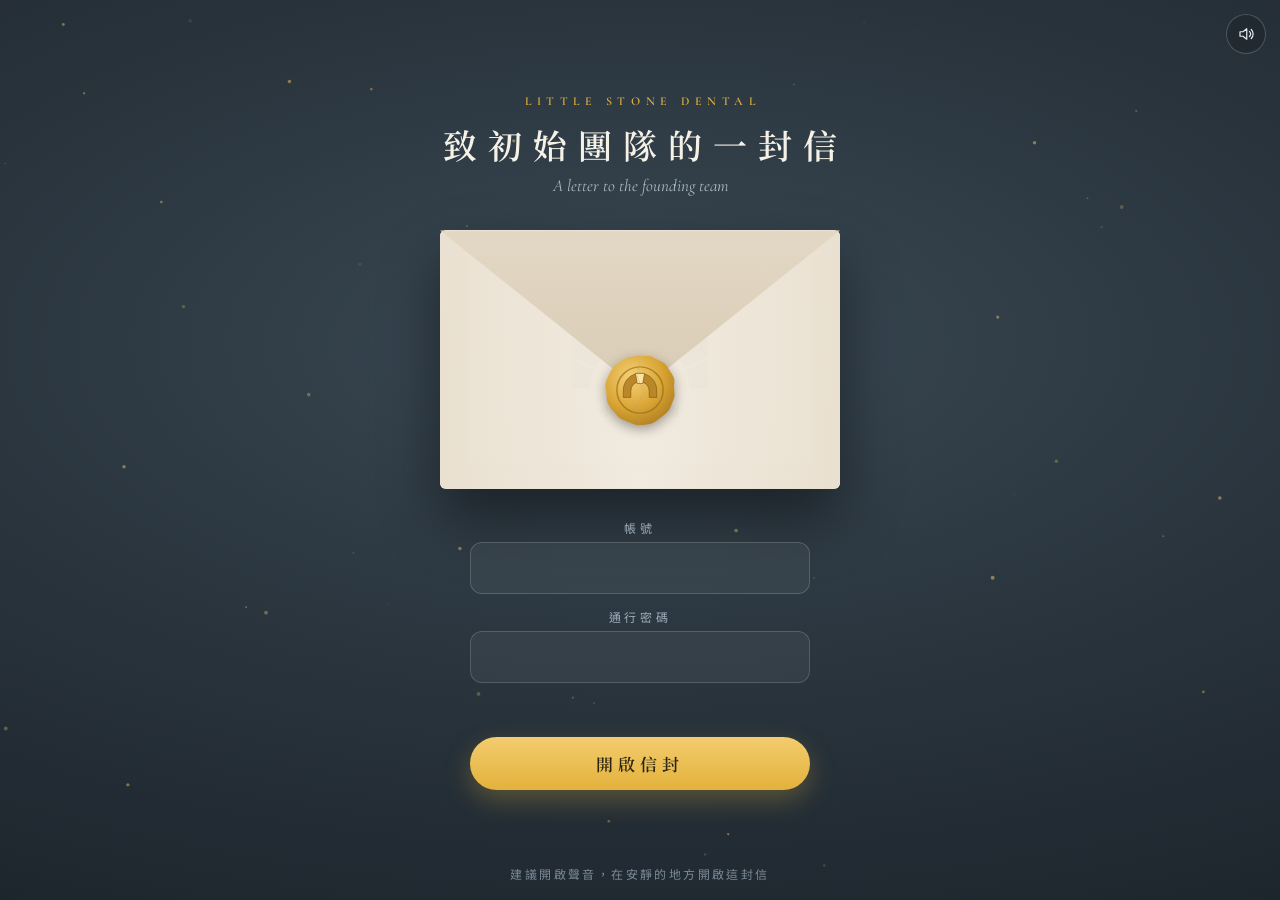
==== index.html @ a763935b "Founding-team letter site Co-Authored-By: Claude Opus 5.5 <noreply@anthropic.com> Claude-Session: ht" ====
<!doctype html>
<html lang="zh-Hant-TW"><head><meta charset="utf-8"><meta name="viewport" content="width=device-width,initial-scale=1,viewport-fit=cover">
<meta name="robots" content="noindex,nofollow"><meta name="theme-color" content="#1E262D">
<title>小石頭牙醫｜致初始團隊的一封信</title>
<link rel="stylesheet" href="assets/style.css"></head>
<body><button class="sound" type="button" aria-label="音效開關"><svg viewBox="0 0 24 24" fill="none" stroke="currentColor" stroke-width="1.6" stroke-linecap="round" stroke-linejoin="round"><path d="M4 9h4l5-4v14l-5-4H4z"/><path class="wave" d="M16.5 8.5a5 5 0 0 1 0 7M19 6a8.5 8.5 0 0 1 0 12"/></svg></button>
<section id="gate"><canvas id="dust"></canvas>
 <div class="g-kicker">Little Stone Dental</div>
 <h1 class="g-title">致初始團隊的一封信</h1>
 <div class="g-sub">A letter to the founding team</div>
 <div class="envelope">
  <div class="env-back"></div>
  <div class="env-letter"><svg class="mini" viewBox="0 0 220 116" aria-hidden="true"></svg><div class="ml">小石頭牙醫</div></div>
  <div class="env-front"></div>
  <div class="env-flap"><i></i><b></b></div>
  <div class="seal"><div class="half l"><svg viewBox="0 0 80 80" style="width:100%;height:100%"><defs><radialGradient id="wx" cx=".38" cy=".32" r=".8"><stop offset="0" stop-color="#F6D27A"/><stop offset=".55" stop-color="#D9A534"/><stop offset="1" stop-color="#A9781E"/></radialGradient></defs>
<path d="M40,3 C47,4 51,2 56,6 C62,9 67,10 70,16 C74,22 78,26 77,33 C76,40 79,45 76,51 C73,58 72,63 66,67 C60,71 56,76 49,77 C42,78 37,79 31,76 C24,73 18,72 14,66 C9,60 4,56 4,48 C4,41 1,36 4,29 C7,22 9,17 15,12 C21,8 26,4 33,4 C36,3 38,3 40,3Z" fill="url(#wx)"/>
<circle cx="40" cy="40" r="25" fill="none" stroke="#9C6E18" stroke-width="1.6" opacity=".7"/>
<path d="M22,48 L22,40 A18,18 0 0 1 58,40 L58,48 L50,48 L50,41 A10,10 0 0 0 30,41 L30,48Z" fill="#B9862A" stroke="#8A6114" stroke-width=".8"/>
<path d="M35,22 L45,22 L43,33 L37,33Z" fill="#FBE3A2" stroke="#8A6114" stroke-width=".8"/></svg></div><div class="half r"><svg viewBox="0 0 80 80" style="width:100%;height:100%"><defs><radialGradient id="wx" cx=".38" cy=".32" r=".8"><stop offset="0" stop-color="#F6D27A"/><stop offset=".55" stop-color="#D9A534"/><stop offset="1" stop-color="#A9781E"/></radialGradient></defs>
<path d="M40,3 C47,4 51,2 56,6 C62,9 67,10 70,16 C74,22 78,26 77,33 C76,40 79,45 76,51 C73,58 72,63 66,67 C60,71 56,76 49,77 C42,78 37,79 31,76 C24,73 18,72 14,66 C9,60 4,56 4,48 C4,41 1,36 4,29 C7,22 9,17 15,12 C21,8 26,4 33,4 C36,3 38,3 40,3Z" fill="url(#wx)"/>
<circle cx="40" cy="40" r="25" fill="none" stroke="#9C6E18" stroke-width="1.6" opacity=".7"/>
<path d="M22,48 L22,40 A18,18 0 0 1 58,40 L58,48 L50,48 L50,41 A10,10 0 0 0 30,41 L30,48Z" fill="#B9862A" stroke="#8A6114" stroke-width=".8"/>
<path d="M35,22 L45,22 L43,33 L37,33Z" fill="#FBE3A2" stroke="#8A6114" stroke-width=".8"/></svg></div></div>
 </div>
 <div class="stage">
 <form class="login" autocomplete="off">
  <div class="field"><label for="u">帳號</label><input id="u" name="u" autocapitalize="off" autocorrect="off" spellcheck="false" required></div>
  <div class="field"><label for="p">通行密碼</label><input id="p" name="p" type="password" required></div>
  <div class="err" role="alert"></div>
  <button class="btn-open" type="submit">開啟信封</button>
 </form>
 <div class="welcome"><div class="w1">Welcome</div><div class="w2"></div><div class="w3"></div></div>
 </div>
 <div class="g-hint">建議開啟聲音，在安靜的地方開啟這封信</div>
</section>
<main id="letter" class="hidden"><article class="paper"></article>
 <div class="foot"><button class="again" type="button">重新開啟信封</button><span class="kt">KTeystone Design</span></div></main>
<script>Promise.all([fetch('data/mark.json').then(r=>r.json()),fetch('data/letters.json').then(r=>r.json())]).then(([m,v])=>{window.__MARK__=m;window.__VAULT__=v;var s=document.createElement('script');s.src='assets/app.js';document.body.appendChild(s);});</script>
</body></html>
---- assets/style.css ----
@font-face{font-family:'Noto Serif TC';font-weight:600;font-display:swap;src:url(fonts/f0.woff2) format('woff2')}
@font-face{font-family:'Noto Sans TC';font-weight:400;font-display:swap;src:url(fonts/f1.woff2) format('woff2')}
@font-face{font-family:'Noto Sans TC';font-weight:500;font-display:swap;src:url(fonts/f2.woff2) format('woff2')}
@font-face{font-family:'Cormorant';font-style:normal;font-weight:400;src:url(fonts/f3.woff2) format('woff2')}
@font-face{font-family:'Cormorant';font-style:italic;font-weight:400;src:url(fonts/f4.woff2) format('woff2')}
@font-face{font-family:'Cormorant';font-style:normal;font-weight:600;src:url(fonts/f5.woff2) format('woff2')}
@font-face{font-family:'Cormorant';font-style:italic;font-weight:600;src:url(fonts/f6.woff2) format('woff2')}
@font-face{font-family:'CormorantSC';font-weight:400;src:url(fonts/f7.woff2) format('woff2')}
@font-face{font-family:'CormorantSC';font-weight:600;src:url(fonts/f8.woff2) format('woff2')}
:root{
  --navy:#2F3B45; --deep:#1E262D; --ink:#28323B; --mute:#5E636A; --soft:#8C9298; --line:#E2DDD5;
  --paper:#FDFCFA; --stone:#F5F3EF; --sand:#F1E9DB; --fog:#EEF2F4; --mist:#A9BAC6;
  --gold:#E3B23C; --gold-ink:#8A6714; --gold-hi:#F3CC6E;
  --serif:"Cormorant","Noto Serif TC",serif; --sc:"CormorantSC","Cormorant",serif;
  --tc:"Noto Serif TC","Songti TC","PMingLiU",serif; --sans:"Noto Sans TC","PingFang TC","Microsoft JhengHei",sans-serif;
}
*{box-sizing:border-box;-webkit-tap-highlight-color:transparent}
html,body{margin:0;min-height:100%;background:var(--deep)}
body{font-family:var(--sans);color:var(--ink);-webkit-font-smoothing:antialiased;overflow-x:hidden}
button,input{font:inherit}
.hidden{display:none!important}

/* ---------------------------------------------------------------- gate */
#gate{position:fixed;inset:0;display:flex;flex-direction:column;align-items:center;justify-content:center;padding:24px 16px 40px;
  background:radial-gradient(120% 80% at 50% 38%,#3A4954 0%,#2A353E 45%,#1A2128 100%);color:#E9ECEE;overflow:hidden;transition:opacity 1.2s ease}
#gate.leave{opacity:0;pointer-events:none}
#dust{position:absolute;inset:0;width:100%;height:100%;pointer-events:none}
.g-kicker{font-family:var(--sc);font-weight:600;font-size:12px;letter-spacing:.46em;color:var(--gold);text-transform:uppercase;padding-left:.46em;text-align:center}
.g-title{font-family:var(--tc);font-weight:600;font-size:clamp(24px,6vw,34px);letter-spacing:.32em;padding-left:.32em;margin:12px 0 0;color:#F6F1E7;text-align:center}
.g-sub{font-family:var(--serif);font-style:italic;font-size:17px;color:#A9BAC6;margin-top:6px;text-align:center}

.envelope{position:relative;width:min(400px,78vw);aspect-ratio:1.55;margin:34px 0 30px;perspective:900px}
.env-back{position:absolute;inset:0;background:linear-gradient(170deg,#F4EEE3,#E6DCCB);border-radius:6px;box-shadow:0 30px 60px rgba(0,0,0,.45)}
.env-letter{position:absolute;left:7%;right:7%;top:8%;bottom:10%;background:linear-gradient(#FDFCFA,#F6F2EA);border-radius:3px;box-shadow:0 2px 8px rgba(0,0,0,.08);
  display:flex;flex-direction:column;align-items:center;justify-content:flex-start;padding-top:16%;gap:6px}
.env-letter .mini{width:44%}
.env-letter .ml{font-family:var(--tc);font-weight:600;font-size:13px;letter-spacing:.3em;color:var(--navy);padding-left:.3em}
.env-front{position:absolute;inset:0;border-radius:6px;overflow:hidden;pointer-events:none}
.env-front:after{content:"";position:absolute;inset:0;background:linear-gradient(90deg,#E9E0D0 0,#F1EADF 50%,#E9E0D0 100%);clip-path:polygon(0 100%,0 0,50% 58%,100% 0,100% 100%);opacity:.96}
.env-flap{position:absolute;left:0;right:0;top:0;height:62%;transform-origin:50% 0;z-index:3}
.env-flap i{position:absolute;inset:0;background:linear-gradient(180deg,#E3D8C5,#D9CCB5);clip-path:polygon(0 0,100% 0,50% 100%)}
.env-flap b{position:absolute;inset:0;background:linear-gradient(0deg,#F3EDE2,#E8DFD0);clip-path:polygon(0 0,100% 0,50% 100%);display:none}
.seal{position:absolute;left:50%;top:62%;width:74px;height:74px;margin:-37px 0 0 -37px;z-index:4;filter:drop-shadow(0 4px 6px rgba(0,0,0,.35))}
.seal .half{position:absolute;inset:0;transition:transform .9s cubic-bezier(.5,0,.3,1),opacity .9s}
.seal .l{clip-path:polygon(0 0,52% 0,46% 30%,55% 52%,44% 74%,50% 100%,0 100%)}
.seal .r{clip-path:polygon(52% 0,100% 0,100% 100%,50% 100%,44% 74%,55% 52%,46% 30%)}
.envelope.broken .seal .l{transform:translate(-26px,30px) rotate(-38deg);opacity:0}
.envelope.broken .seal .r{transform:translate(26px,34px) rotate(34deg);opacity:0}
.envelope.rise .env-letter{animation:rise 1.4s cubic-bezier(.3,0,.2,1) forwards}
@keyframes rise{0%{transform:none}100%{transform:translateY(-62%);}}
.envelope .env-letter{z-index:1}
.env-front{z-index:2}
.envelope.flipped .env-flap{z-index:0}

form.login{width:100%;display:flex;flex-direction:column;gap:14px;transition:opacity .7s,transform .7s}
form.login.leave{opacity:0;transform:translateY(14px);pointer-events:none}
.field{position:relative}
.field label{display:block;font-size:12px;letter-spacing:.3em;color:#9FB0BE;margin-bottom:6px;text-align:center}
.field input{width:100%;background:rgba(255,255,255,.05);border:1px solid rgba(255,255,255,.16);border-radius:12px;color:#F6F1E7;padding:13px 16px;font-size:16px;letter-spacing:.08em;text-align:center;outline:none;transition:border-color .3s,background .3s}
.field input:focus{border-color:var(--gold);background:rgba(255,255,255,.08)}
.btn-open{margin-top:6px;border:0;border-radius:999px;padding:14px 20px;background:linear-gradient(180deg,#F3CC6E,#E3B23C);color:#2B2410;font-family:var(--tc);font-weight:600;font-size:17px;letter-spacing:.3em;cursor:pointer;box-shadow:0 10px 26px rgba(227,178,60,.28);transition:transform .2s,box-shadow .2s}
.btn-open:active{transform:scale(.98)}
.btn-open[disabled]{opacity:.6}
.err{min-height:20px;font-size:13px;color:#F2A69A;letter-spacing:.1em;text-align:center}
.shake{animation:shake .45s}
@keyframes shake{20%{transform:translateX(-8px)}40%{transform:translateX(7px)}60%{transform:translateX(-5px)}80%{transform:translateX(3px)}}
.g-hint{position:absolute;bottom:18px;left:0;right:0;text-align:center;font-size:12px;letter-spacing:.2em;color:#7C8C99}

.stage{position:relative;width:min(340px,86vw)}
.welcome{position:absolute;left:50%;width:min(92vw,760px);margin-left:calc(min(92vw,760px) / -2);top:0;bottom:0;display:flex;flex-direction:column;justify-content:center;text-align:center;pointer-events:none;opacity:0;z-index:6}
.welcome .w1{font-family:var(--sc);font-size:13px;letter-spacing:.5em;color:var(--gold);padding-left:.5em}
.welcome .w2{font-family:var(--tc);font-weight:600;font-size:clamp(30px,8vw,52px);letter-spacing:.24em;padding-left:.24em;color:#F6F1E7;margin-top:14px;text-shadow:0 0 30px rgba(243,204,110,.35)}
.welcome .w3{font-family:var(--serif);font-style:italic;font-size:18px;color:#A9BAC6;margin-top:10px}

/* ---------------------------------------------------------------- letter */
#letter{min-height:100vh;padding:56px 16px 90px;background:radial-gradient(120% 60% at 50% 0%,#3A4954 0%,#26313A 55%,#1E262D 100%)}
.paper{position:relative;max-width:760px;margin:0 auto;background:var(--paper);border-radius:6px;padding:64px clamp(22px,7vw,78px) 60px;
  box-shadow:0 40px 90px rgba(0,0,0,.45),0 0 0 1px rgba(0,0,0,.04);background-image:radial-gradient(rgba(138,103,20,.025) 1px,transparent 1px);background-size:5px 5px;
  opacity:0;transform:translateY(40px);transition:opacity 1.2s ease,transform 1.2s cubic-bezier(.2,.7,.2,1)}
.paper.in{opacity:1;transform:none}
.paper:before{content:"";position:absolute;inset:14px;border:1px solid rgba(138,103,20,.22);border-radius:3px;pointer-events:none}
.head{text-align:center}
.head svg.mk{width:min(300px,70%);height:auto;display:block;margin:0 auto;overflow:visible}
.wm-tc{font-family:var(--tc);font-weight:600;font-size:clamp(26px,6vw,34px);letter-spacing:.42em;padding-left:.42em;color:var(--navy);margin-top:22px}
.wm-en{font-family:var(--sc);font-size:13px;letter-spacing:.5em;padding-left:.5em;color:var(--mute);margin-top:6px}
.rule{width:56px;height:1px;background:var(--gold);margin:28px auto}
.preview{background:var(--sand);border-radius:12px;padding:12px 16px;text-align:center;font-size:14px;color:var(--gold-ink);letter-spacing:.06em;margin-bottom:26px}
.dear{font-family:var(--tc);font-weight:600;font-size:clamp(20px,5vw,24px);color:var(--navy);letter-spacing:.08em}
.p{font-size:16.5px;line-height:2.05;color:#3E444D;margin:16px 0 0;text-align:justify;letter-spacing:.03em}
.p b{color:var(--navy);font-weight:500}
.sec{margin-top:44px}
.sec-k{font-family:var(--sc);font-weight:600;font-size:12px;letter-spacing:.36em;color:var(--gold-ink);text-transform:uppercase;text-align:center}
.sec-t{font-family:var(--tc);font-weight:600;font-size:clamp(19px,4.6vw,22px);color:var(--navy);letter-spacing:.12em;text-align:center;margin-top:8px}
.sec-n{font-size:13px;color:var(--soft);text-align:center;margin-top:6px;letter-spacing:.08em}
.reveal{opacity:0;transform:translateY(18px);transition:opacity .9s ease,transform .9s cubic-bezier(.2,.7,.2,1)}
.reveal.on{opacity:1;transform:none}

.done{display:flex;flex-direction:column;gap:12px;margin-top:20px}
.done .it{display:grid;grid-template-columns:40px 1fr;gap:14px;align-items:center;background:var(--stone);border-radius:14px;padding:16px 18px}
.done .it svg{width:34px;height:34px}
.done .it .t{font-family:var(--tc);font-weight:600;font-size:16px;color:var(--navy);letter-spacing:.06em}
.done .it .d{font-size:14px;color:var(--mute);margin-top:3px;line-height:1.7}

.fig{margin-top:18px;background:#fff;border:1px solid var(--line);border-radius:14px;padding:26px 20px 20px;text-align:center}
.fig svg.mk2{width:min(260px,70%);height:auto;display:block;margin:0 auto}
.fig .chips{display:flex;justify-content:center;gap:10px;margin-top:18px;flex-wrap:wrap}
.fig .chips span{display:flex;flex-direction:column;align-items:center;gap:6px;font-size:11px;color:var(--soft);letter-spacing:.06em}
.fig .chips i{width:34px;height:34px;border-radius:50%;box-shadow:inset 0 0 0 1px rgba(0,0,0,.06)}
.fig .cap{font-size:12.5px;color:var(--soft);margin-top:14px;letter-spacing:.08em}

.tl{position:relative;margin:26px auto 0;max-width:340px;padding-left:34px}
.tl:before{content:"";position:absolute;left:11px;top:6px;bottom:6px;width:2px;background:var(--line)}
.tl .fill{position:absolute;left:11px;top:6px;width:2px;height:0;background:linear-gradient(var(--gold),var(--gold-hi));transition:height 1.6s cubic-bezier(.3,0,.2,1)}
.tl .row{position:relative;padding:10px 0 14px}
.tl .row:before{content:"";position:absolute;left:-29px;top:16px;width:12px;height:12px;border-radius:50%;background:var(--paper);border:2px solid var(--mist)}
.tl .row.done:before{background:var(--gold);border-color:var(--gold)}
.tl .row.final:before{width:18px;height:18px;left:-32px;top:13px;background:var(--gold);border-color:var(--gold);box-shadow:0 0 0 6px rgba(227,178,60,.18)}
.tl .when{font-family:var(--serif);font-weight:600;font-size:19px;color:var(--gold-ink);letter-spacing:.04em}
.tl .what{font-family:var(--tc);font-weight:600;font-size:16.5px;color:var(--navy);letter-spacing:.08em;margin-top:2px}
.tl .now{position:relative;margin:2px 0 6px -34px;display:flex;align-items:center;gap:10px;font-size:12px;letter-spacing:.24em;color:var(--gold-ink)}
.tl .now:before{content:"";width:24px;height:2px;background:var(--gold)}

.cta{margin-top:22px;background:var(--navy);border-radius:18px;padding:28px 22px;color:#E9ECEE;text-align:center}
.cta .t{font-family:var(--tc);font-weight:600;font-size:20px;letter-spacing:.14em;color:#F6F1E7}
.cta .d{font-size:14px;color:#C9D2D8;margin-top:8px;line-height:1.8}
.cta a.go{display:inline-flex;align-items:center;gap:10px;margin-top:18px;text-decoration:none;border-radius:999px;padding:14px 28px;background:linear-gradient(180deg,#F3CC6E,#E3B23C);color:#2B2410;font-family:var(--tc);font-weight:600;font-size:16px;letter-spacing:.2em;box-shadow:0 10px 26px rgba(227,178,60,.25)}
.cta .qr{margin:20px auto 0;width:132px;padding:10px;background:#fff;border-radius:12px}
.cta .qr svg{display:block;width:112px;height:112px}
.cta .qn{font-size:12px;color:#9FB0BE;margin-top:8px;letter-spacing:.12em}

.pledge{margin-top:40px;text-align:center}
.btn-pledge{border:1px solid var(--gold);background:transparent;color:var(--gold-ink);border-radius:999px;padding:14px 26px;font-family:var(--tc);font-weight:600;font-size:16px;letter-spacing:.16em;cursor:pointer;transition:background .3s,color .3s}
.btn-pledge:hover{background:var(--sand)}
.stampbox{display:none;margin:22px auto 0;width:210px;height:210px;position:relative}
.stampbox.on{display:block}
.stamp{position:absolute;inset:0;border:5px solid #B5452F;border-radius:50%;color:#B5452F;display:flex;flex-direction:column;align-items:center;justify-content:center;transform:rotate(-10deg);font-family:var(--tc);font-weight:600;
  box-shadow:inset 0 0 0 3px rgba(253,252,250,1),inset 0 0 0 5px #B5452F;background:rgba(253,252,250,.4)}
.stamp .s1{font-size:12px;letter-spacing:.3em}
.stamp .s2{font-size:26px;letter-spacing:.14em;margin:6px 0}
.stamp .s3{font-family:var(--serif);font-size:15px;letter-spacing:.1em}
.pledge .after{font-size:14px;color:var(--mute);margin-top:16px;letter-spacing:.06em;line-height:1.8}

.sign{margin-top:46px;text-align:right}
.sign .r{font-size:14px;color:var(--mute);letter-spacing:.1em}
.sign .n{font-family:var(--tc);font-weight:600;font-size:24px;color:var(--navy);letter-spacing:.3em;margin-top:6px}
.sign .n small{font-size:15px;letter-spacing:.2em;color:var(--mute);margin-left:6px}
.sign .dt{font-family:var(--serif);font-size:16px;color:var(--soft);margin-top:4px}
.secret{margin-top:40px;padding-top:18px;border-top:1px solid var(--line);font-size:12.5px;line-height:1.9;color:var(--soft);letter-spacing:.04em}

.foot{max-width:760px;margin:26px auto 0;display:flex;justify-content:space-between;align-items:center;color:#7C8C99;font-size:12px;letter-spacing:.16em}
.foot button{background:none;border:0;color:#9FB0BE;cursor:pointer;letter-spacing:.16em;font-size:12px;padding:6px 0}
.foot .kt{font-family:var(--sc);letter-spacing:.24em}

.sound{position:fixed;top:14px;right:14px;z-index:30;width:40px;height:40px;border-radius:50%;border:1px solid rgba(255,255,255,.2);background:rgba(30,38,45,.55);color:#E9ECEE;display:grid;place-items:center;cursor:pointer;backdrop-filter:blur(6px)}
.sound svg{width:18px;height:18px}
.sound.off .wave{opacity:.15}

@media (max-width:520px){
  .paper{padding-top:48px}
  .p{font-size:15.5px;line-height:2}
  .sign{text-align:center}
}
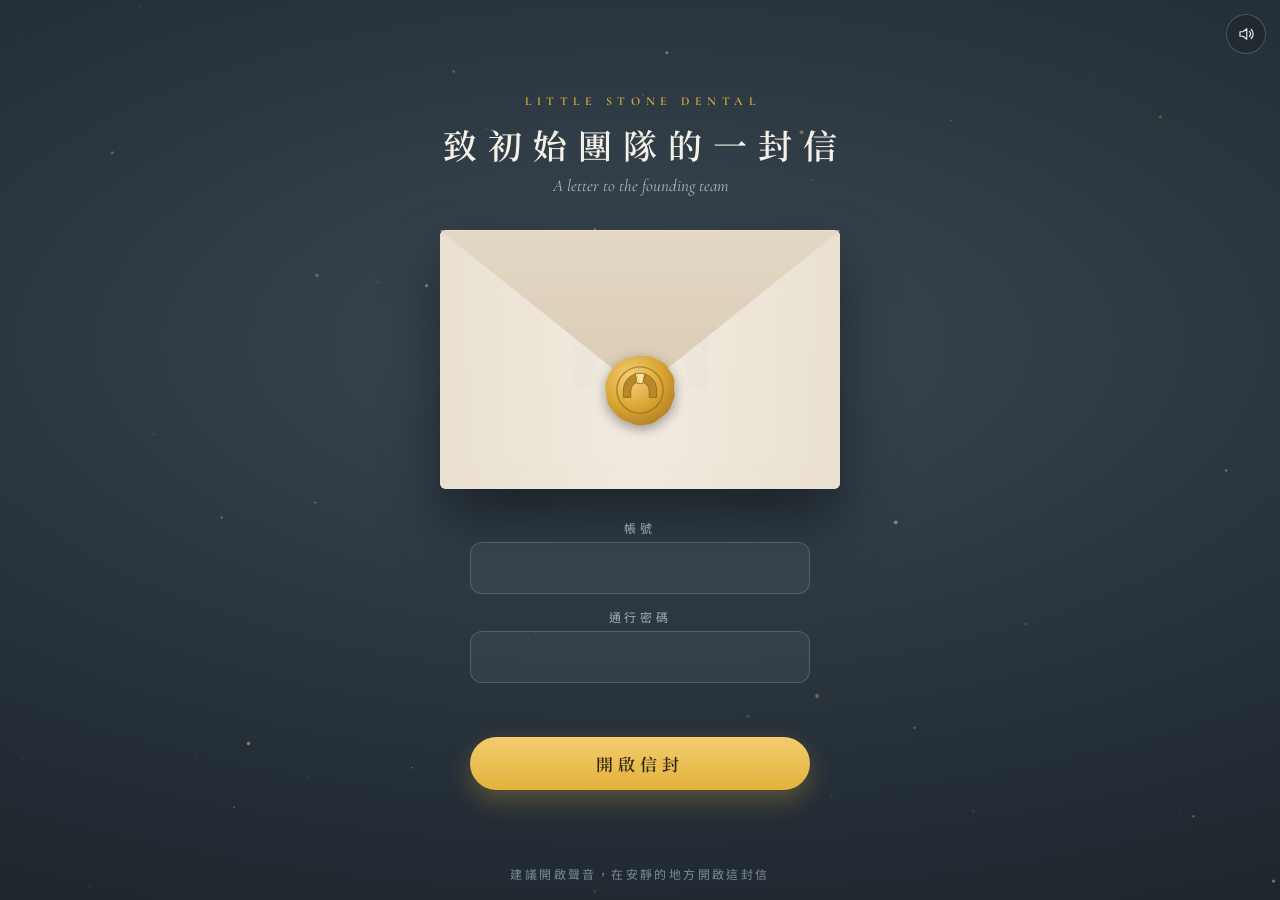
==== commit fad8ac4a: "Add invitation generator for advisors and investors Co-Authored-By: Claude Opus 5.5 <noreply@anthrop" ====
--- a/index.html
+++ b/index.html
@@ -2,7 +2,7 @@
 <html lang="zh-Hant-TW"><head><meta charset="utf-8"><meta name="viewport" content="width=device-width,initial-scale=1,viewport-fit=cover">
 <meta name="robots" content="noindex,nofollow"><meta name="theme-color" content="#1E262D">
 <title>小石頭牙醫｜致初始團隊的一封信</title>
-<link rel="stylesheet" href="assets/style.css"></head>
+<link rel="stylesheet" href="assets/style.css"><link rel="stylesheet" href="assets/names.css"></head>
 <body><button class="sound" type="button" aria-label="音效開關"><svg viewBox="0 0 24 24" fill="none" stroke="currentColor" stroke-width="1.6" stroke-linecap="round" stroke-linejoin="round"><path d="M4 9h4l5-4v14l-5-4H4z"/><path class="wave" d="M16.5 8.5a5 5 0 0 1 0 7M19 6a8.5 8.5 0 0 1 0 12"/></svg></button>
 <section id="gate"><canvas id="dust"></canvas>
  <div class="g-kicker">Little Stone Dental</div>
--- a/assets/style.css
+++ b/assets/style.css
@@ -160,3 +160,15 @@
   .p{font-size:15.5px;line-height:2}
   .sign{text-align:center}
 }
+
+/* guest letter: features */
+.feat{display:grid;grid-template-columns:1fr 1fr;gap:12px;margin-top:20px}
+.feat .ft{background:var(--stone);border-radius:16px;padding:20px 18px 20px;text-align:center}
+.feat .fi{width:52px;height:52px;margin:0 auto;border-radius:50%;background:var(--navy);color:var(--gold-hi);display:grid;place-items:center}
+.feat .fi svg{width:30px;height:30px}
+.feat .fn{font-family:var(--serif);font-weight:600;font-size:14px;color:var(--gold-ink);letter-spacing:.12em;margin-top:10px}
+.feat .t{font-family:var(--tc);font-weight:600;font-size:16px;color:var(--navy);letter-spacing:.06em;margin-top:4px;line-height:1.5}
+.feat .d{font-size:13.5px;color:var(--mute);line-height:1.8;margin-top:8px;text-align:left}
+@media (max-width:520px){.feat{grid-template-columns:1fr}}
+/* names render in the full-coverage serif */
+.welcome .w2,.dear,.stamp .s2{font-family:'LSName',var(--tc)}
--- a/assets/names.css
+++ b/assets/names.css
@@ -0,0 +1,51 @@
+@font-face{font-family:'LSName';font-weight:600;font-display:swap;src:url(fonts/n00.woff2) format('woff2');unicode-range:U+4E00-4E01,U+4E03,U+4E07-4E11,U+4E14-4E16,U+4E18-4E19,U+4E1E-4E1F,U+4E26,U+4E2B,U+4E2D-4E2E,U+4E30-4E33,U+4E38-4E39,U+4E3B-4E3C,U+4E42-4E43,U+4E45,U+4E47-4E48,U+4E4B,U+4E4D-4E4F,U+4E52-4E53,U+4E56,U+4E58-4E59,U+4E5C-4E5F,U+4E69,U+4E73,U+4E7E-4E7F,U+4E82-4E84,U+4E86,U+4E88,U+4E8B-4E8E,U+4E91-4E95,U+4E99,U+4E9B,U+4E9E-4E9F,U+4EA1-4EA2,U+4EA4-4EA6,U+4EA8,U+4EAB-4EAE,U+4EB3,U+4EB6,U+4EB9-4EBA,U+4EC0-4EC4,U+4EC6-4ECB,U+4ECD,U+4ED4-4EDA,U+4EDC-4EDF,U+4EE1,U+4EE3-4EE5,U+4EE8-4EE9,U+4EF0-4EF7,U+4EFB,U+4EFD,U+4EFF-4F02,U+4F04-4F05,U+4F08-4F0B,U+4F0D-4F15,U+4F18-4F19,U+4F1D,U+4F22,U+4F2C-4F2D,U+4F2F-4F30,U+4F33-4F34,U+4F36,U+4F38,U+4F3A-4F3F,U+4F41,U+4F43,U+4F46-4F49,U+4F4C-4F64,U+4F67,U+4F69-4F6C,U+4F6E-4F70,U+4F73-4F89,U+4F8B,U+4F8D,U+4F8F-4F92,U+4F94-4F98,U+4F9A-4F9E,U+4FAE-4FAF,U+4FB2-4FB3,U+4FB5-4FB7,U+4FB9-4FBB,U+4FBF-4FC5,U+4FC7,U+4FC9}
+@font-face{font-family:'LSName';font-weight:600;font-display:swap;src:url(fonts/n01.woff2) format('woff2');unicode-range:U+4FCA-4FCB,U+4FCD-4FD1,U+4FD3-4FD4,U+4FD6-4FE1,U+4FEC,U+4FEE-4FEF,U+4FF1,U+4FF3-4FF8,U+4FFA,U+4FFE,U+5000,U+5005-5007,U+5009,U+500B-500F,U+5011-501C,U+501E-5023,U+5025-502D,U+502F-5031,U+5033,U+5035,U+5037,U+503C,U+5040-5041,U+5043,U+5045-504F,U+5051,U+5053,U+5055,U+5057,U+505A-5065,U+5068-506B,U+506D-5070,U+5072-5077,U+507A,U+507D,U+5080,U+5082-5083,U+5085,U+5087,U+508B-508E,U+5091-5092,U+5094-5096,U+5098-509E,U+50A2-50A3,U+50AC-50B8,U+50BA-50BB,U+50BD-50BF,U+50C1-50C2,U+50C4-50CB,U+50CE-50CF,U+50D1,U+50D3-50D7,U+50DA-50DB,U+50DD,U+50E0,U+50E3-50EA,U+50EC-50F1,U+50F3,U+50F5-50F6,U+50F8-50F9,U+50FB,U+50FD-5100,U+5102-510C,U+5110-5115,U+5117-5118,U+511A,U+511C,U+511F-5122,U+5124-5126,U+5129-512A,U+512D-512E,U+5130-5135,U+5137-513D,U+513F-5141,U+5143-5144}
+@font-face{font-family:'LSName';font-weight:600;font-display:swap;src:url(fonts/n02.woff2) format('woff2');unicode-range:U+5145-5149,U+514B-514D,U+5152,U+5154-5155,U+5157,U+515A,U+515C,U+515F,U+5162,U+5165,U+5167-5169,U+516B-516E,U+5171,U+5175-5178,U+517C,U+5180,U+5187,U+5189-518A,U+518D,U+518F,U+5191-5195,U+5197-5198,U+519E,U+51A0,U+51A2,U+51A4-51A5,U+51AA,U+51AC,U+51B0-51B1,U+51B6-51B7,U+51B9,U+51BC-51BE,U+51C4-51C6,U+51C8,U+51CA-51CE,U+51D0,U+51D4,U+51D7-51D8,U+51DC-51DE,U+51E0-51E1,U+51F0-51F1,U+51F3,U+51F5-51F6,U+51F8-51FA,U+51FD,U+5200-5201,U+5203,U+5206-520A,U+520C,U+520E,U+5210-5213,U+5216-5217,U+521C-521E,U+5221,U+5224-5225,U+5228-522A,U+522E,U+5230-5233,U+5235-5238,U+523A-523B,U+5241,U+5243-5244,U+5246-5247,U+5249-524E,U+5252,U+5254-5256,U+525A-525F,U+5261-5262,U+5269-526F,U+5272,U+5274-5275,U+5277-5278,U+527A-527D,U+527F-5284,U+5287-528D,U+5291,U+5293,U+5296-5299,U+529B,U+529F-52A0,U+52A3,U+52A6,U+52A9-52AE,U+52BB-52BC,U+52BE,U+52C0-52C3,U+52C7,U+52C9,U+52CD,U+52D2-52D3,U+52D5-52D9,U+52DB,U+52DD-52DF,U+52E2-52E4,U+52E6,U+52E9,U+52EB,U+52EF-52F1,U+52F3-52F5,U+52F7-52F8,U+52FA-52FC,U+52FE-52FF,U+5305-5306,U+5308-530B,U+530D-5312,U+5315-5317,U+5319-531A,U+531C-531D,U+531F-5323,U+532A,U+532D,U+532F-5331,U+5334}
+@font-face{font-family:'LSName';font-weight:600;font-display:swap;src:url(fonts/n03.woff2) format('woff2');unicode-range:U+5337,U+5339,U+533C-5341,U+5343,U+5345,U+5347-534A,U+534C-534D,U+5351-5354,U+5357,U+535A,U+535C,U+535E,U+5360-5361,U+5363,U+5366,U+536C,U+536E-5373,U+5375,U+5377-5379,U+537B-537C,U+537F,U+5382,U+5384,U+538A,U+538E-538F,U+5392,U+5394,U+5396-539A,U+539C-539F,U+53A4-53A5,U+53A7,U+53AC-53AD,U+53B2,U+53B4,U+53B9,U+53BB,U+53C3,U+53C8-53CB,U+53CD,U+53D4,U+53D6-53D7,U+53DB,U+53DF,U+53E1-53E6,U+53E8-53F3,U+53F5,U+53F8,U+53FB-53FC,U+5401,U+5403-5404,U+5406-5412,U+5418-5419,U+541B-5420,U+5424-542E,U+5430-5431,U+5433,U+5435-5439,U+543B-543E,U+5440-5443,U+5445-5448,U+544A,U+544E-544F,U+5454,U+5460-5468,U+546B-546C,U+546F-5478,U+547A-5482,U+5484,U+5486-5488,U+548B-548E,U+5490-5492,U+5495-5496,U+5498,U+549A,U+54A0-54A2,U+54A5-54B1,U+54B3,U+54B6-54B8,U+54BA-54C9,U+54CE-54CF,U+54D6,U+54DE,U+54E0-54E2,U+54E4-54EB,U+54ED-54EE,U+54F1-54F3}
+@font-face{font-family:'LSName';font-weight:600;font-display:swap;src:url(fonts/n04.woff2) format('woff2');unicode-range:U+54F7-54F8,U+54FA-54FD,U+54FF,U+5501,U+5503-550C,U+550E-5512,U+5514,U+5517,U+551A,U+5526-5527,U+552A,U+552C-5539,U+553B-553C,U+553E,U+5540-5541,U+5543-5546,U+5548,U+554A-554B,U+554D-5552,U+5555-5557,U+555C,U+555E-555F,U+5561-5566,U+556A,U+5575-5577,U+557B-5584,U+5587-558F,U+5591-5595,U+5598-559A,U+559C-559D,U+559F,U+55A1-55A8,U+55AA-55AE,U+55B1-55B3,U+55B5,U+55BB,U+55BF-55C0,U+55C2-55D6,U+55D9-55DD,U+55DF,U+55E1-55E6,U+55E8-55E9,U+55EF,U+55F2,U+55F6-55F7,U+55F9-55FA,U+55FC-5602,U+5604,U+5606,U+5608-5609,U+560C-5610,U+5612-5617,U+561B-561D,U+561F,U+5627,U+5629-562A,U+562C,U+562E-5630,U+5632-5636,U+5638-563B,U+563D-5642,U+5645-5646,U+5648-564A,U+564C,U+564E,U+5653,U+5657-565A,U+565E,U+5660,U+5662-5666,U+5668-5674,U+5676-5679,U+567E-5685}
+@font-face{font-family:'LSName';font-weight:600;font-display:swap;src:url(fonts/n05.woff2) format('woff2');unicode-range:U+5686-5687,U+568C-5690,U+5693,U+5695,U+5697-569A,U+569C-569D,U+56A5-56A8,U+56AA-56AE,U+56B2-56B7,U+56BC-56BE,U+56C0-56C3,U+56C5-56C6,U+56C8-56CD,U+56D1,U+56D3-56D4,U+56D7,U+56DA-56DB,U+56DD-56E1,U+56E4-56E5,U+56E7,U+56EA-56EB,U+56EE,U+56F0,U+56F7,U+56F9-56FA,U+56FF,U+5701-5704,U+5707-570D,U+5712-5714,U+5716,U+5718,U+571A-571C,U+571E-5720,U+5722-5723,U+5728-572A,U+572C-5730,U+5733-5734,U+573B,U+573E,U+5740-5741,U+5745,U+5747,U+5749-5752,U+5761-5762,U+5764,U+5766,U+5768-576B,U+576D,U+576F-5777,U+577B-577D,U+5780,U+5782-5783,U+578B-578C,U+578F,U+5793-5795,U+5797-579B,U+579D-57A0,U+57A2-57A5,U+57AE,U+57B5-57B6,U+57B8-57BA,U+57BC-57BD,U+57BF,U+57C1-57C3,U+57C6-57C7,U+57CB-57CC,U+57CE-57D0,U+57D2,U+57D4-57D5,U+57DC,U+57DF-57E5,U+57E7,U+57E9,U+57EC-57EE,U+57F0-57FD,U+5800-5802,U+5804-580E,U+5810,U+5814,U+5819,U+581B-581E,U+5820-5821,U+5823-5825,U+5827-582A,U+582C-5839,U+583B,U+583D,U+583F,U+5848-584B}
+@font-face{font-family:'LSName';font-weight:600;font-display:swap;src:url(fonts/n06.woff2) format('woff2');unicode-range:U+584C-584F,U+5851-5855,U+5857-585B,U+585D-585E,U+5862-5865,U+5868,U+586B,U+586D,U+586F,U+5871,U+5874-5876,U+5879-5883,U+5885-588B,U+588E-5891,U+5893-5894,U+5898,U+589C-58A1,U+58A3,U+58A5-58A6,U+58A8-58A9,U+58AB-58AC,U+58AE-58AF,U+58B1,U+58B3,U+58BA,U+58BC-58BF,U+58C1-58C2,U+58C5-58C9,U+58CE-58CF,U+58D1-58D6,U+58D8-58DB,U+58DD-58DF,U+58E2-58E4,U+58E7-58E9,U+58EB-58EC,U+58EF,U+58F4,U+58F9-58FA,U+58FC-58FF,U+5903,U+5906,U+590C-590F,U+5912,U+5914-5917,U+5919-591A,U+591C,U+5920,U+5922,U+5924-5925,U+5927,U+5929-592F,U+5931,U+5937-5938,U+593C,U+593E,U+5940,U+5944-5945,U+5947-594A,U+594E-5951,U+5953-5955,U+5957-5958,U+595A,U+595C,U+5960-5962,U+5967,U+5969-596B,U+596D-596E,U+5970-5974,U+5976-5979,U+597B-5985,U+598A,U+598D-5990,U+5992-5993,U+5996-5999,U+599D-599E,U+59A0-59A8,U+59AE-59AF,U+59B1-59B6,U+59B9-59BE,U+59C0-59C1,U+59C3,U+59C5-59C8,U+59CA-59D4,U+59D6,U+59D8,U+59DA-59DE,U+59E0-59E1,U+59E3-59E6,U+59E8-59E9}
+@font-face{font-family:'LSName';font-weight:600;font-display:swap;src:url(fonts/n07.woff2) format('woff2');unicode-range:U+59EA,U+59EC-59EE,U+59F1-59F7,U+59FA-5A01,U+5A03,U+5A09-5A0A,U+5A0C,U+5A0F,U+5A11,U+5A13,U+5A15-5A19,U+5A1B-5A1C,U+5A1E-5A20,U+5A23,U+5A25,U+5A29,U+5A2D-5A2E,U+5A33,U+5A35-5A39,U+5A3C,U+5A3E,U+5A40-5A44,U+5A46-5A4A,U+5A4C-5A4D,U+5A50-5A53,U+5A55-5A58,U+5A5A-5A60,U+5A62,U+5A64-5A67,U+5A69-5A6A,U+5A6C-5A6D,U+5A70,U+5A77-5A78,U+5A7A-5A7D,U+5A7F,U+5A83-5A84,U+5A8A-5A8C,U+5A8E-5A90,U+5A92-5A95,U+5A97,U+5A9A-5A9F,U+5AA2,U+5AA5-5AA7,U+5AA9,U+5AAC,U+5AAE-5AC2,U+5AC4,U+5AC6-5ACD,U+5AD5-5AE3,U+5AE5-5AE6,U+5AE8-5AEE,U+5AF3-5AF9,U+5AFB,U+5AFD,U+5AFF,U+5B01-5B03,U+5B05,U+5B07-5B09,U+5B0B-5B0C,U+5B0F-5B10,U+5B13-5B14,U+5B16-5B17,U+5B19-5B1B,U+5B1D-5B1E,U+5B20-5B21,U+5B23-5B28,U+5B2A,U+5B2C-5B30,U+5B32,U+5B34,U+5B38,U+5B3C-5B40,U+5B43,U+5B45,U+5B47-5B48,U+5B4B-5B4E,U+5B50-5B51,U+5B53-5B58,U+5B5A-5B5D,U+5B5F,U+5B62-5B65,U+5B69,U+5B6B-5B6C,U+5B6E,U+5B70-5B73,U+5B75,U+5B77-5B78}
+@font-face{font-family:'LSName';font-weight:600;font-display:swap;src:url(fonts/n08.woff2) format('woff2');unicode-range:U+5B7A-5B7B,U+5B7D,U+5B7F,U+5B81,U+5B83-5B85,U+5B87-5B89,U+5B8B-5B8C,U+5B8E-5B8F,U+5B92-5B93,U+5B95,U+5B97-5B9C,U+5BA2-5BA8,U+5BAC-5BAE,U+5BB0,U+5BB3-5BB6,U+5BB8-5BB9,U+5BBF-5BC2,U+5BC4-5BC7,U+5BCA-5BCE,U+5BD0-5BD4,U+5BD6,U+5BD8-5BD9,U+5BDE-5BEC,U+5BEE-5BF2,U+5BF5-5BF6,U+5BF8,U+5BFA,U+5C01,U+5C03-5C04,U+5C07-5C12,U+5C15-5C16,U+5C1A,U+5C1F,U+5C22,U+5C24-5C25,U+5C28,U+5C2A,U+5C2C,U+5C30-5C31,U+5C33,U+5C37-5C3C,U+5C3E-5C41,U+5C44-5C48,U+5C4B-5C51,U+5C54-5C56,U+5C58-5C59,U+5C5C-5C5D,U+5C60,U+5C62-5C65,U+5C67-5C6A,U+5C6C-5C6F,U+5C71,U+5C73-5C74,U+5C79-5C7C,U+5C7E,U+5C86,U+5C88-5C8D,U+5C8F-5C95,U+5C9D,U+5C9F-5CB1,U+5CB3,U+5CB5-5CB8,U+5CC6-5CCC,U+5CCE-5CD0,U+5CD2-5CD4,U+5CD6-5CDB,U+5CDE-5CDF,U+5CE8,U+5CEA,U+5CEC-5CEE,U+5CF0-5CF1,U+5CF4,U+5CF6-5CF9,U+5CFB,U+5CFD,U+5CFF-5D01,U+5D06-5D07,U+5D0B-5D0F,U+5D11-5D12,U+5D14,U+5D16-5D17,U+5D19-5D1B,U+5D1D-5D20}
+@font-face{font-family:'LSName';font-weight:600;font-display:swap;src:url(fonts/n09.woff2) format('woff2');unicode-range:U+5D22-5D29,U+5D2E,U+5D30-5D3A,U+5D3C-5D3D,U+5D3F-5D43,U+5D45,U+5D47,U+5D49-5D4C,U+5D4E,U+5D50-5D52,U+5D55,U+5D59,U+5D5E,U+5D62-5D63,U+5D65,U+5D67-5D69,U+5D6B-5D6C,U+5D6F,U+5D71-5D72,U+5D77,U+5D79-5D7A,U+5D7C-5D82,U+5D84,U+5D86-5D8A,U+5D8D,U+5D92-5D95,U+5D97,U+5D99-5D9A,U+5D9C-5DA2,U+5DA7-5DAA,U+5DAC-5DB2,U+5DB4-5DB5,U+5DB7-5DB8,U+5DBA,U+5DBC-5DBD,U+5DC0,U+5DC2-5DC3,U+5DC6-5DC7,U+5DC9,U+5DCB,U+5DCD,U+5DCF,U+5DD1-5DD2,U+5DD4-5DD6,U+5DD8,U+5DDD-5DE2,U+5DE5-5DE8,U+5DEB,U+5DEE,U+5DF0-5DF4,U+5DF7,U+5DF9,U+5DFD-5DFF,U+5E02-5E04,U+5E06,U+5E0A,U+5E0C,U+5E0E,U+5E11,U+5E14-5E1B,U+5E1D,U+5E1F-5E25,U+5E28-5E29,U+5E2B,U+5E2D,U+5E33-5E34,U+5E36-5E38,U+5E3D-5E3E,U+5E40-5E41,U+5E43-5E45,U+5E4A-5E4F,U+5E53-5E55,U+5E57-5E59,U+5E5B-5E5D,U+5E5F-5E63,U+5E66-5E70,U+5E72-5E76,U+5E78-5E79,U+5E7B-5E7E,U+5E80,U+5E82,U+5E84,U+5E87-5E8D,U+5E8F,U+5E95-5E97,U+5E9A-5E9C,U+5EA0,U+5EA2-5EA8,U+5EAA-5EAE,U+5EB0-5EB9,U+5EBE}
+@font-face{font-family:'LSName';font-weight:600;font-display:swap;src:url(fonts/n10.woff2) format('woff2');unicode-range:U+5EC1-5EC2,U+5EC4-5ECC,U+5ECE,U+5ED1-5EE3,U+5EE5-5EE9,U+5EEC,U+5EEE-5EEF,U+5EF1-5EF3,U+5EF6-5EF7,U+5EFA,U+5EFE-5EFF,U+5F01-5F02,U+5F04-5F05,U+5F07-5F08,U+5F0A-5F0B,U+5F0F,U+5F12-5F15,U+5F17-5F18,U+5F1A-5F1B,U+5F1D,U+5F1F,U+5F22-5F24,U+5F26-5F29,U+5F2D-5F2E,U+5F30-5F31,U+5F33,U+5F35-5F38,U+5F3C,U+5F40,U+5F43-5F44,U+5F46,U+5F48-5F4C,U+5F4E-5F4F,U+5F54,U+5F56-5F59,U+5F5D,U+5F62,U+5F64-5F65,U+5F67,U+5F69-5F6D,U+5F6F-5F71,U+5F73-5F74,U+5F76-5F79,U+5F7C-5F82,U+5F85-5F8C,U+5F90-5F92,U+5F96-5F99,U+5F9B-5F9C,U+5F9E-5FA1,U+5FA5-5FA6,U+5FA8-5FAF,U+5FB2,U+5FB5-5FB7,U+5FB9,U+5FBB-5FC1,U+5FC3,U+5FC5,U+5FC9,U+5FCC-5FCD,U+5FCF-5FD2,U+5FD4-5FD9,U+5FDD-5FDE,U+5FE0-5FE1,U+5FE3-5FE5,U+5FE8,U+5FEA-5FEB,U+5FED-5FEF,U+5FF1,U+5FF3-5FF5,U+5FF7-5FF8,U+5FFA-5FFB,U+5FFD,U+5FFF-6000,U+6009-6017,U+6019-601E,U+6020-6022,U+6024-602F,U+6032-6035,U+6037,U+6039,U+6040-6047,U+6049,U+604C-604D}
+@font-face{font-family:'LSName';font-weight:600;font-display:swap;src:url(fonts/n11.woff2) format('woff2');unicode-range:U+6050,U+6053-6055,U+6058-605B,U+605D-605F,U+6062-6070,U+6072,U+607F-6081,U+6083-608A,U+608C-608E,U+6090,U+6092,U+6094-6097,U+609A-609D,U+609F-60A0,U+60A2-60A3,U+60A8,U+60B0-60B2,U+60B4-60C1,U+60C3-60CF,U+60D1,U+60D3-60D5,U+60D8-60DD,U+60DF-60E2,U+60E4,U+60E6,U+60F0-60FC,U+60FE-6101,U+6103-6106,U+6108-610B,U+610D-6110,U+6112-6116,U+6118,U+611A-611D,U+611F,U+6123,U+6127-6129,U+612B-612C,U+612E-612F,U+6132,U+6134,U+6136-6137,U+613B,U+613E-6141,U+6144-614F,U+6152-6156,U+6158,U+615A-615B,U+615D-615F,U+6161-6163,U+6165-6168,U+616A-616C,U+616E,U+6170-6177,U+6179-617A,U+617C,U+617E,U+6180,U+6182-6183,U+6189-618E,U+6190-6194,U+6196,U+619A-619B,U+619D,U+619F,U+61A1-61A2,U+61A4,U+61A7-61B6,U+61B8,U+61BA,U+61BC,U+61BE-61BF,U+61C1-61C3,U+61C5-61CD}
+@font-face{font-family:'LSName';font-weight:600;font-display:swap;src:url(fonts/n12.woff2) format('woff2');unicode-range:U+61D6,U+61D8,U+61DE-61E0,U+61E3-61EB,U+61ED-61EE,U+61F0-61F2,U+61F5-6201,U+6203-6204,U+6207-620A,U+620C-620E,U+6210-6212,U+6214-6216,U+6219-621B,U+621F-6225,U+6227,U+6229-622B,U+622D-622E,U+6230,U+6232-6234,U+6236,U+623A,U+623D-6243,U+6246-624B,U+624D-624E,U+6250-6254,U+6258-625C,U+625E,U+6260-6266,U+626D-6274,U+6276-6277,U+6279-6281,U+6283-6284,U+6286-628A,U+628C,U+628E-628F,U+6291-6298,U+62A8-62B1,U+62B3-62B6,U+62B8-62B9,U+62BB-62BF,U+62C2,U+62C4,U+62C6-62D4,U+62D6-62DC,U+62EB-6303,U+6307-6309,U+630B-6311,U+6313-6316,U+6328-632D,U+632F,U+6332-6334,U+6336,U+6338-633E,U+6340-6351,U+6354}
+@font-face{font-family:'LSName';font-weight:600;font-display:swap;src:url(fonts/n13.woff2) format('woff2');unicode-range:U+6355-635A,U+6365,U+6367-6369,U+636B,U+636D-6372,U+6375-6378,U+637A-637D,U+6380-6385,U+6387-638A,U+638C-6392,U+6394,U+6396-6399,U+639B-63A5,U+63A7-63B1,U+63BD-63BE,U+63C0,U+63C2-63D0,U+63D2-63D3,U+63D5-63DD,U+63DF-63E1,U+63E3-63E5,U+63E7-63EB,U+63ED-63F6,U+63F9,U+6406,U+6409-6410,U+6412-6418,U+641A-641C,U+641E-6428,U+642A-6430,U+6433-6437,U+6439,U+643D-6441,U+6443,U+644B,U+644D-644E,U+6450-6454,U+6458-6459,U+645B-6461,U+6465-6469,U+646B-6470,U+6472-647B,U+647D,U+647F,U+6482,U+6485,U+6487-648C,U+648F-6490,U+6492-6493,U+6495-649A,U+649C-64A0,U+64A2-64A6,U+64A9,U+64AB-64AE,U+64B0-64B3,U+64BB-64BF,U+64C1-64C5,U+64C7,U+64C9-64CB}
+@font-face{font-family:'LSName';font-weight:600;font-display:swap;src:url(fonts/n14.woff2) format('woff2');unicode-range:U+64CD-64D0,U+64D2,U+64D4,U+64D6-64DB,U+64E0,U+64E2-64E4,U+64E6,U+64E8-64E9,U+64EB-64ED,U+64EF-64F4,U+64F7-64F8,U+64FA-6501,U+6503-6504,U+6506-6507,U+6509,U+650C-6510,U+6513-6519,U+651B-651D,U+6520-6526,U+6529-652F,U+6532-6533,U+6536-6539,U+653B,U+653D-653F,U+6541,U+6543,U+6545-6546,U+6548-654A,U+654F,U+6551,U+6553-6559,U+655C-655E,U+6562-6568,U+656A,U+656C,U+656F,U+6572-657C,U+657F-6584,U+6587,U+658C,U+6590-6592,U+6594-6597,U+6599,U+659B-65A2,U+65A4-65A5,U+65A7-65A8,U+65AA-65AC,U+65AE-65B0,U+65B2-65B3,U+65B6-65B9,U+65BB-65BD,U+65BF,U+65C1-65C6,U+65CB-65D0,U+65D2-65D3,U+65D6-65D7,U+65DA-65DB,U+65DD-65DF,U+65E1-65E2,U+65E5-65E6,U+65E8-65E9,U+65EC-65F5,U+65FA-65FD,U+6600,U+6602-6615,U+661C-661D,U+661F-6622,U+6624-6628,U+662B,U+662D-662F,U+6631-6636,U+6639-663A,U+6641-6643,U+6645,U+6647,U+6649-664A,U+664C,U+664F}
+@font-face{font-family:'LSName';font-weight:600;font-display:swap;src:url(fonts/n15.woff2) format('woff2');unicode-range:U+6651-6652,U+6659-665F,U+6661-6662,U+6664-6666,U+6668,U+666A,U+666C,U+666E-6672,U+6674,U+6676-667C,U+667E,U+6680,U+6684,U+6686-668D,U+6690-6691,U+6694-6699,U+669D,U+669F-66A2,U+66A8-66AB,U+66AE-66B2,U+66B4-66B5,U+66B7-66BB,U+66BD-66BE,U+66C0,U+66C4,U+66C6-66CC,U+66CF,U+66D2,U+66D6,U+66D8-66DE,U+66E0,U+66E3-66E4,U+66E6,U+66E8-66E9,U+66EB-66EE,U+66F0,U+66F2-66F4,U+66F6-66F9,U+66FC,U+66FE-6701,U+6703-6705,U+6708-670B,U+670D,U+670F-6710,U+6712-6715,U+6717-6718,U+671B,U+671D,U+671F-6723,U+6726-6728,U+672A-672E,U+6731,U+6733-6735,U+6738-673F,U+6745-6749,U+674B-6751,U+6753,U+6755-6757,U+6759-675A,U+675C-6760,U+676A,U+676C-676D,U+676F-677F,U+6781,U+6783-6787,U+6789,U+678B-678E,U+6790-6795,U+6797-679A,U+679C-679D,U+679F,U+67AE-67B0,U+67B2-67BB,U+67C0-67C6,U+67C8-67D4,U+67D8-67DA}
+@font-face{font-family:'LSName';font-weight:600;font-display:swap;src:url(fonts/n16.woff2) format('woff2');unicode-range:U+67DB-67DF,U+67E2-67E7,U+67E9-67F8,U+67FA,U+67FC,U+67FF,U+6812-6814,U+6816-6818,U+681A,U+681C-681D,U+681F-6821,U+6825-6826,U+6828-682B,U+682D-682F,U+6831-6835,U+6838-683D,U+6840-6846,U+6848-6849,U+684B-6851,U+6853-6854,U+686B,U+686D-686F,U+6871-6872,U+6874-6879,U+687B-6883,U+6885-6887,U+6889-688C,U+688F-6894,U+6896-6897,U+689B-689D,U+689F-68A4,U+68A7-68B5,U+68C4,U+68C6-68C9,U+68CB-68CE,U+68D0-68D8,U+68DA,U+68DC-68E1,U+68E3-68E4,U+68E6-68EC,U+68EE-68FD,U+6904-6908,U+690A-6915,U+6917,U+6925,U+692A,U+692F-6930,U+6932-6935,U+6937-6939,U+693B-693D,U+693F-6942,U+6944-6945,U+6948-694C,U+694E-694F,U+6951-6954,U+6956-6960,U+6962-6963,U+6965-6966,U+6968-696D}
+@font-face{font-family:'LSName';font-weight:600;font-display:swap;src:url(fonts/n17.woff2) format('woff2');unicode-range:U+696E-6971,U+6974-697B,U+6982-6983,U+6986,U+698D-698E,U+6990-6991,U+6993-6997,U+6999-699C,U+699E,U+69A0-69A1,U+69A3-69B1,U+69B3-69B7,U+69B9,U+69BB-69BF,U+69C1-69C4,U+69C6,U+69C9-69D0,U+69D3-69D4,U+69D9,U+69E2,U+69E4-69E8,U+69EB-69EE,U+69F1-69F4,U+69F6-69F8,U+69FB-6A02,U+6A04-6A0A,U+6A0D,U+6A0F,U+6A11,U+6A13-6A19,U+6A1B,U+6A1D-6A21,U+6A23,U+6A25-6A28,U+6A32,U+6A34-6A35,U+6A38-6A41,U+6A44,U+6A46-6A49,U+6A4B,U+6A4D-6A51,U+6A54-6A56,U+6A58-6A5B,U+6A5D-6A62,U+6A64,U+6A66-6A6B,U+6A6D,U+6A6F,U+6A76,U+6A7E-6A81,U+6A83-6A85,U+6A87,U+6A89,U+6A8C-6A8E,U+6A90-6A97,U+6A9A-6A9C,U+6A9E-6AA6,U+6AA8,U+6AAC-6AAF,U+6AB3-6AB4,U+6AB6-6ABB,U+6ABD,U+6AC2-6AC3,U+6AC5-6AC7,U+6ACB-6ACD,U+6ACF-6AD1,U+6AD3,U+6AD9-6AE1,U+6AE5,U+6AE7-6AE8,U+6AEA-6AEC,U+6AEE-6AF1,U+6AF3,U+6AF8-6AFC,U+6B00,U+6B02-6B04}
+@font-face{font-family:'LSName';font-weight:600;font-display:swap;src:url(fonts/n18.woff2) format('woff2');unicode-range:U+6B08-6B0B,U+6B0F-6B13,U+6B16-6B1A,U+6B1E,U+6B20-6B21,U+6B23,U+6B25,U+6B28,U+6B2C-6B2D,U+6B2F,U+6B31-6B34,U+6B36-6B3F,U+6B41-6B43,U+6B45-6B4E,U+6B50-6B51,U+6B54-6B56,U+6B59,U+6B5B-6B5C,U+6B5E-6B67,U+6B6A,U+6B6D,U+6B72,U+6B76-6B79,U+6B7B,U+6B7E-6B80,U+6B82-6B84,U+6B86,U+6B88-6B8A,U+6B8C-6B8F,U+6B91,U+6B94-6B99,U+6B9B,U+6B9E-6BA0,U+6BA2-6BA7,U+6BAA-6BAB,U+6BAD-6BB0,U+6BB2-6BB3,U+6BB5-6BB7,U+6BBA,U+6BBC-6BBD,U+6BBF-6BC0,U+6BC3-6BCD,U+6BCF-6BD0,U+6BD2-6BD4,U+6BD6-6BD8,U+6BDA-6BDB,U+6BDE,U+6BE0,U+6BE2-6BE4,U+6BE6-6BE8,U+6BEB-6BEC,U+6BEF-6BF0,U+6BF2-6BF3,U+6BF7-6BF9,U+6BFB-6C06,U+6C08-6C09,U+6C0B-6C0D,U+6C0F-6C11,U+6C13-6C16,U+6C18-6C1B,U+6C1D,U+6C1F-6C21,U+6C23-6C28,U+6C2A-6C2C,U+6C2E-6C30,U+6C33-6C34,U+6C36,U+6C38,U+6C3B,U+6C3E-6C43,U+6C46,U+6C4A-6C50,U+6C52,U+6C54-6C55,U+6C57,U+6C59,U+6C5B-6C61,U+6C65-6C6B,U+6C6D,U+6C6F-6C74,U+6C76,U+6C78,U+6C7A-6C7B,U+6C7D-6C7E,U+6C80-6C83}
+@font-face{font-family:'LSName';font-weight:600;font-display:swap;src:url(fonts/n19.woff2) format('woff2');unicode-range:U+6C84-6C90,U+6C92-6C96,U+6C98-6C9D,U+6CAB-6CAE,U+6CB0-6CB1,U+6CB3-6CB4,U+6CB6-6CC7,U+6CC9-6CCA,U+6CCC-6CCD,U+6CCF-6CD7,U+6CD9-6CDE,U+6CE0-6CE3,U+6CE5,U+6CE7-6CE9,U+6CEB-6CF3,U+6CF5,U+6CF9,U+6D00-6D01,U+6D03-6D04,U+6D07-6D12,U+6D16-6D1B,U+6D1D-6D20,U+6D22,U+6D25,U+6D27-6D42,U+6D58-6D5A,U+6D5E-6D6A,U+6D6C-6D70,U+6D74-6D80,U+6D82-6D8E,U+6D90-6D95,U+6D97-6D98,U+6DAA-6DAC,U+6DAE-6DAF,U+6DB2-6DB5,U+6DB7-6DB8,U+6DBA-6DC0,U+6DC2,U+6DC4-6DCD,U+6DCF-6DE6,U+6DE8-6DEF}
+@font-face{font-family:'LSName';font-weight:600;font-display:swap;src:url(fonts/n20.woff2) format('woff2');unicode-range:U+6DF0-6DF7,U+6DF9-6DFD,U+6E00,U+6E03,U+6E05,U+6E19-6E1D,U+6E1F-6E28,U+6E2B-6E36,U+6E38-6E41,U+6E43-6E47,U+6E49-6E4B,U+6E4D-6E4E,U+6E51-6E56,U+6E58,U+6E5A-6E69,U+6E6B,U+6E6E-6E6F,U+6E71-6E74,U+6E77-6E79,U+6E88-6E89,U+6E8D-6E90,U+6E92-6E94,U+6E96-6E99,U+6E9B-6EA7,U+6EAA-6EAB,U+6EAE-6EB4,U+6EB6-6EB7,U+6EB9-6EBA,U+6EBC-6ED6,U+6ED8,U+6EDC,U+6EEB-6EEF,U+6EF1-6EF2,U+6EF4-6EF9,U+6EFB-6F03,U+6F05-6F0A,U+6F0D-6F0F,U+6F12-6F15,U+6F18-6F1A,U+6F1C,U+6F1E-6F23,U+6F25-6F27,U+6F29-6F33,U+6F35-6F3C,U+6F3E-6F41,U+6F43,U+6F4E-6F55,U+6F57-6F58,U+6F5A-6F5B,U+6F5D-6F64,U+6F66-6F67,U+6F69-6F6A}
+@font-face{font-family:'LSName';font-weight:600;font-display:swap;src:url(fonts/n21.woff2) format('woff2');unicode-range:U+6F6B-6F70,U+6F72-6F73,U+6F76-6F78,U+6F7A-6F80,U+6F82,U+6F84-6F89,U+6F8B-6F8E,U+6F90,U+6F92-6F97,U+6F9E,U+6FA0-6FB4,U+6FB6,U+6FB8-6FBA,U+6FBC-6FBD,U+6FBF-6FC4,U+6FC6-6FCF,U+6FD4-6FD5,U+6FD8,U+6FDB-6FE4,U+6FE6-6FE9,U+6FEB-6FF2,U+6FF4,U+6FF7,U+6FFA-6FFC,U+6FFE-7001,U+7004-7007,U+7009-700F,U+7011,U+7014-701D,U+701F-7024,U+7026-702B,U+702F-7035,U+7037-703C,U+703E-7046,U+7048-704A,U+704C,U+7051-7052,U+7055-7058,U+705A-705B,U+705D-7066,U+7068-706B,U+7070-7071,U+7074,U+7076,U+7078,U+707A,U+707C-707D,U+7082-7086,U+708A,U+708E,U+7091-7096,U+7098-709A,U+709F,U+70A1,U+70A4,U+70A9,U+70AB-70B1,U+70B3-70B5,U+70B7-70B8,U+70BA,U+70BE,U+70C5-70C8,U+70CA-70CB,U+70CD-70CF,U+70D1-70D4,U+70D7-70DA,U+70DC-70DE,U+70E0-70E1}
+@font-face{font-family:'LSName';font-weight:600;font-display:swap;src:url(fonts/n22.woff2) format('woff2');unicode-range:U+70E2,U+70E4,U+70EF-70F0,U+70F3-70F4,U+70F6-70FD,U+70FF-7100,U+7102,U+7104,U+7106,U+7109-710E,U+7110,U+7113,U+7117,U+7119-711C,U+711E-7123,U+7125-7126,U+7128,U+712E-7132,U+7136,U+713A,U+7141-7144,U+7146-7147,U+7149,U+714B-714E,U+7150,U+7152-7154,U+7156,U+7158-715A,U+715C-716A,U+716C,U+716E,U+7170,U+7172,U+7178,U+717B,U+717D,U+7180-7182,U+7184-7187,U+7189-718A,U+718F-7190,U+7192,U+7194,U+7197,U+7199-71A1,U+71A4-71A5,U+71A7-71AA,U+71AC,U+71AF-71B3,U+71B5,U+71B8-71B9,U+71BC-71CB,U+71CE-71D0,U+71D2,U+71D4-71D6,U+71D8-71DC,U+71DF-71E2,U+71E4-71E8,U+71EC-71EE,U+71F0-71F2,U+71F4,U+71F8-71F9,U+71FB-71FF,U+7201-7203,U+7205-7207,U+720A,U+720C-720D,U+7210,U+7213-7214,U+7219-721B,U+721D-721F,U+7222-7223,U+7226-722A,U+722C-722D,U+7230,U+7235-7236,U+7238-723B,U+723D-723F,U+7241-7242,U+7244,U+7246-724C,U+724F,U+7252-7253,U+7256,U+7258-725B,U+725D-7263,U+7267,U+7269-726A,U+726C,U+726E-7270,U+7272-7274,U+7276-7279,U+727B-7280}
+@font-face{font-family:'LSName';font-weight:600;font-display:swap;src:url(fonts/n23.woff2) format('woff2');unicode-range:U+7281,U+7284-7286,U+7288-7289,U+728B-728E,U+7290-7293,U+7295-7298,U+729A-729B,U+729D-729E,U+72A1-72AA,U+72AC,U+72AE-72B0,U+72B4-72B5,U+72BA,U+72BD,U+72BF-72C6,U+72C9-72CC,U+72CE,U+72D0-72D2,U+72D4,U+72D6-72DA,U+72DC,U+72DF-72E1,U+72E3-72E4,U+72E6,U+72E8-72EB,U+72F3-72F4,U+72F6-7301,U+7307-7308,U+730A-730C,U+730F,U+7311-7313,U+7316-7319,U+731B-731E,U+7322-7323,U+7325-7327,U+7329,U+732D,U+7330-7337,U+733A-733C,U+733E-7340,U+7342-7345,U+7349-734A,U+734C-734E,U+7350-7352,U+7357-735B,U+735D-7362,U+7365-736C,U+736E-7370,U+7372-7373,U+7375-7378,U+737A-738B,U+738E,U+7392-7397,U+739D,U+739F-73A2,U+73A4-73A6,U+73A8-73A9,U+73AB-73AD,U+73B2-73B9,U+73BB-73BC,U+73BE-73C0,U+73C2-73C3,U+73C5-73C8,U+73CA-73CD,U+73D2-73D4,U+73D6-73DE,U+73E0,U+73E3,U+73E5,U+73E7-73EB,U+73ED-73EE,U+73F4-73F6,U+73F8,U+73FA,U+73FC-7401,U+7403}
+@font-face{font-family:'LSName';font-weight:600;font-display:swap;src:url(fonts/n24.woff2) format('woff2');unicode-range:U+7404-740D,U+7416,U+741A-741B,U+741D,U+7420-7426,U+7428-7436,U+743A,U+743F-7442,U+7444,U+7446,U+744A-744B,U+744D-7452,U+7454-7455,U+7457,U+7459-745C,U+745E-745F,U+7462-7464,U+7467,U+7469-746A,U+746D-7473,U+7475,U+7479,U+747C-7481,U+7483,U+7485-748B,U+7490,U+7492,U+7494-7495,U+7497-7498,U+749A,U+749C,U+749E-74A1,U+74A3,U+74A5-74AB,U+74AD,U+74AF-74B2,U+74B5-74B8,U+74BA-74BB,U+74BD-74C3,U+74C5,U+74CA-74CB,U+74CF,U+74D4-74E6,U+74E8,U+74EC,U+74EE,U+74F4-74F7,U+74FB,U+74FD-7500,U+7502-7504,U+7507-7508,U+750B-750D,U+750F-7518,U+751A,U+751C-751D,U+751F,U+7521-7522,U+7525-7526,U+7528-7533,U+7537-753A,U+753D-7540,U+7547-7548,U+754B-754C,U+754E-754F,U+7554,U+7559-755D,U+755F,U+7562-7566,U+756A-756C,U+756F-7570,U+7576-7579,U+757D-7580,U+7584,U+7586-7587,U+758A-758C,U+758F-7591,U+7594-7595,U+7598-759A,U+759D,U+75A2-75A5,U+75A7,U+75AA}
+@font-face{font-family:'LSName';font-weight:600;font-display:swap;src:url(fonts/n25.woff2) format('woff2');unicode-range:U+75AB,U+75B0,U+75B2-75B3,U+75B5-75B6,U+75B8-75C2,U+75C4-75C5,U+75C7,U+75CA-75D2,U+75D4-75D5,U+75D7-75DB,U+75DD-75E4,U+75E6-75E7,U+75ED,U+75EF-7601,U+7603,U+7608-760D,U+760F-7611,U+7613-7616,U+7619-7629,U+762D,U+762F-7635,U+7638,U+763A,U+763C-763D,U+7642-7643,U+7646-7649,U+764C,U+7650,U+7652-7653,U+7656-765A,U+765C,U+765F-7662,U+7664-7665,U+7669-766A,U+766C-766E,U+7670-7672,U+7675,U+7678-7679,U+767B-767F,U+7681-7682,U+7684,U+7686-768B,U+768E-768F,U+7692-7693,U+7695-7696,U+7699-769E,U+76A4,U+76A6,U+76AA-76AB,U+76AD-76B0,U+76B4-76B5,U+76B8,U+76BA-76BB,U+76BD-76BF,U+76C2-76C6,U+76C8-76CA,U+76CD-76CE,U+76D2-76D4,U+76DA-76DF,U+76E1,U+76E3-76E7,U+76E9-76EA,U+76EC-76F5,U+76F7-76FC,U+76FE,U+7701,U+7703-7705,U+7707-770B,U+7710-7713,U+7715,U+7719-771B,U+771D,U+771F-7720,U+7722-7723,U+7725,U+7727-7729,U+772D,U+772F,U+7731-7734}
+@font-face{font-family:'LSName';font-weight:600;font-display:swap;src:url(fonts/n26.woff2) format('woff2');unicode-range:U+7735-773E,U+7744-7747,U+774A-774F,U+7752,U+7754-7756,U+7759-775C,U+775E-7763,U+7765-776F,U+7779,U+777C-7785,U+7787-7789,U+778B-778F,U+7791,U+7795,U+7797,U+7799-77A3,U+77A5,U+77A7-77A8,U+77AA-77AD,U+77B0-77B7,U+77BA-77BD,U+77BF,U+77C2,U+77C4,U+77C7,U+77C9-77CA,U+77CC-77D0,U+77D3-77D5,U+77D7-77DC,U+77DE,U+77E0,U+77E2-77E3,U+77E5,U+77E7-77E9,U+77EC-77F3,U+77F7-77FD,U+7802-7803,U+7805-7806,U+7809,U+780C-7814,U+781D,U+781F-7823,U+7825-7835,U+7837-7838,U+7843,U+7845,U+7848-784A,U+784C-784E,U+7850,U+7852,U+785C-785E,U+7860,U+7862,U+7864-7865,U+7868-7871,U+7879,U+787B-787C,U+787E-7880,U+7883-7887,U+7889,U+788C,U+788E-788F,U+7891,U+7893-789A,U+789E-78A5,U+78A7-78AD,U+78B0,U+78B2-78B4,U+78BA-78BC,U+78BE,U+78C1,U+78C3-78C5,U+78C8-78CA}
+@font-face{font-family:'LSName';font-weight:600;font-display:swap;src:url(fonts/n27.woff2) format('woff2');unicode-range:U+78CB-78D1,U+78D4-78D5,U+78DA-78DB,U+78DD-78E3,U+78E5,U+78E7-78EA,U+78EC-78ED,U+78EF,U+78F2-78F4,U+78F7,U+78F9-78FF,U+7901-7902,U+7904-7905,U+7909,U+790C,U+790E,U+7910-7914,U+7917,U+7919,U+791B-791E,U+7921,U+7923-792D,U+792F,U+7931,U+7935,U+7938-793A,U+793D-7942,U+7944-794C,U+794F-7957,U+795A-7961,U+7963-7965,U+7967-796B,U+796D,U+7970,U+7972-7974,U+7979-797A,U+797C-797D,U+797F,U+7981-7982,U+7988,U+798A-798B,U+798D-7990,U+7992-7998,U+799A-799C,U+79A0-79A2,U+79A4,U+79A6-79A8,U+79AA-79AE,U+79B0-79B4,U+79B6-79BB,U+79BD-79C1,U+79C5,U+79C8-79C9,U+79CB,U+79CD-79CF,U+79D1-79D2,U+79D5-79D6,U+79D8,U+79DC-79E0,U+79E3-79E4,U+79E6-79E7,U+79E9-79EE,U+79F6-79F8,U+79FA-79FB,U+7A00,U+7A02-7A05,U+7A08,U+7A0A-7A0D,U+7A10-7A15,U+7A17-7A1C,U+7A1E-7A20,U+7A22,U+7A26,U+7A28,U+7A2B,U+7A2E-7A31,U+7A37,U+7A39,U+7A3B-7A3D,U+7A3F-7A40,U+7A44,U+7A46-7A48,U+7A4A-7A4E,U+7A54,U+7A56-7A58,U+7A5A-7A5C,U+7A5F-7A60}
+@font-face{font-family:'LSName';font-weight:600;font-display:swap;src:url(fonts/n28.woff2) format('woff2');unicode-range:U+7A61-7A62,U+7A67-7A69,U+7A6B-7A6E,U+7A70-7A71,U+7A74-7A76,U+7A78-7A7B,U+7A7E-7A81,U+7A84-7A8C,U+7A8F-7A90,U+7A92,U+7A94-7A99,U+7A9E-7AA0,U+7AA2-7AA3,U+7AA8-7AAC,U+7AAE-7AAF,U+7AB1-7AB8,U+7ABA,U+7ABE-7AC1,U+7AC4-7AC5,U+7AC7,U+7ACA-7ACB,U+7AD1,U+7AD8-7AD9,U+7ADF-7AE0,U+7AE3-7AE6,U+7AEB,U+7AED-7AEF,U+7AF6-7AF7,U+7AF9-7AFB,U+7AFD,U+7AFF-7B01,U+7B04-7B06,U+7B08-7B0A,U+7B0E-7B13,U+7B18-7B1B,U+7B1D-7B1E,U+7B20,U+7B22-7B26,U+7B28,U+7B2A-7B35,U+7B38,U+7B3B,U+7B40,U+7B44-7B52,U+7B54,U+7B56,U+7B58,U+7B60-7B61,U+7B63-7B67,U+7B69,U+7B6D-7B6E,U+7B70-7B78,U+7B82,U+7B84-7B85,U+7B87-7B88,U+7B8A-7B91,U+7B94-7B99,U+7B9B-7B9D,U+7BA0-7BA1,U+7BA4,U+7BAC-7BAD,U+7BAF,U+7BB1,U+7BB4-7BB5,U+7BB7-7BB9,U+7BBE,U+7BC0-7BC1,U+7BC4,U+7BC6-7BC7,U+7BC9-7BCC,U+7BCE,U+7BD4-7BD5,U+7BD8-7BEB,U+7BF0-7BF4,U+7BF7-7BF9,U+7BFB,U+7BFD-7C03,U+7C05-7C07,U+7C09-7C0D}
+@font-face{font-family:'LSName';font-weight:600;font-display:swap;src:url(fonts/n29.woff2) format('woff2');unicode-range:U+7C0E-7C11,U+7C19,U+7C1C-7C23,U+7C25-7C2D,U+7C30,U+7C33,U+7C37-7C39,U+7C3B-7C40,U+7C43,U+7C45,U+7C47-7C4A,U+7C4C-7C4D,U+7C50,U+7C53-7C54,U+7C57,U+7C59-7C5C,U+7C5F-7C60,U+7C63-7C67,U+7C69-7C6C,U+7C6E-7C6F,U+7C72-7C73,U+7C75,U+7C78-7C7A,U+7C7D,U+7C7F-7C81,U+7C84-7C85,U+7C88-7C8A,U+7C8C-7C8D,U+7C91-7C92,U+7C94-7C98,U+7C9E-7C9F,U+7CA1-7CA3,U+7CA5,U+7CA8,U+7CAF,U+7CB1-7CB5,U+7CB9-7CBF,U+7CC5,U+7CC8,U+7CCA-7CCC,U+7CD0-7CD2,U+7CD4-7CD7,U+7CD9,U+7CDC-7CE0,U+7CE2,U+7CE7-7CE8,U+7CEA,U+7CEC,U+7CEE-7CF2,U+7CF4,U+7CF6-7CF8,U+7CFB,U+7CFD-7CFE,U+7D00-7D22,U+7D28-7D29,U+7D2B-7D2C,U+7D2E-7D33,U+7D35-7D36,U+7D38-7D47,U+7D4A,U+7D4E-7D56,U+7D58,U+7D5B-7D5C,U+7D5E-7D5F,U+7D61-7D63,U+7D66-7D6B,U+7D6D-7D73,U+7D79-7D7D,U+7D7F-7D81,U+7D83-7D86,U+7D88,U+7D8C-7D8F,U+7D91-7D94,U+7D96,U+7D9C-7D9E}
+@font-face{font-family:'LSName';font-weight:600;font-display:swap;src:url(fonts/n30.woff2) format('woff2');unicode-range:U+7D9F-7DA3,U+7DA6-7DA7,U+7DA9-7DAA,U+7DAC-7DB2,U+7DB4-7DB5,U+7DB7-7DC2,U+7DC4-7DC7,U+7DC9-7DCC,U+7DCE,U+7DD2,U+7DD7-7DDB,U+7DDD-7DE1,U+7DE3,U+7DE6-7DEA,U+7DEC,U+7DEE-7DF4,U+7DF6-7DF7,U+7DF9-7DFB,U+7E03,U+7E08-7E17,U+7E1A-7E25,U+7E29-7E2B,U+7E2D-7E49,U+7E4C,U+7E50-7E5A,U+7E5C,U+7E5E-7E63,U+7E68-7E6B,U+7E6D,U+7E6F-7E70,U+7E72-7E7E,U+7E80-7E82,U+7E86-7E88,U+7E8A-7E8D,U+7E8F,U+7E91,U+7E93-7E9C,U+7F36,U+7F38-7F3A,U+7F3D-7F3F,U+7F43-7F45,U+7F48,U+7F4A-7F4D,U+7F4F-7F51,U+7F54-7F55,U+7F58,U+7F5B-7F61,U+7F63,U+7F65-7F6E,U+7F70,U+7F72-7F73,U+7F75-7F77,U+7F79-7F7F,U+7F83,U+7F85-7F8E,U+7F91-7F92,U+7F94-7F96,U+7F9A}
+@font-face{font-family:'LSName';font-weight:600;font-display:swap;src:url(fonts/n31.woff2) format('woff2');unicode-range:U+7F9B-7F9E,U+7FA0-7FA2,U+7FA4-7FA9,U+7FAC-7FAD,U+7FAF-7FB3,U+7FB5-7FC3,U+7FC5,U+7FC7,U+7FC9-7FD2,U+7FD4-7FD5,U+7FD7,U+7FDB-7FDC,U+7FDE-7FE3,U+7FE5-7FE6,U+7FE8-7FF5,U+7FF7-7FF9,U+7FFB-8001,U+8003-8007,U+800B-8012,U+8014-8019,U+801B-801C,U+801E-801F,U+8021,U+8024,U+8026,U+8028-802A,U+802C,U+8030,U+8033-8037,U+8039,U+803D-803F,U+8043,U+8046-8048,U+804A,U+804F-8052,U+8056,U+8058,U+805A,U+805C-805E,U+8064,U+8067,U+806C,U+806F-8073,U+8075-8079,U+807D-807F,U+8082,U+8084-8087,U+8089-808C,U+808F-8090,U+8092-8093,U+8095-8096,U+8098-809D,U+80A1-80A3,U+80A5,U+80A9-80AB,U+80AD-80AF,U+80B1-80B2,U+80B4-80B5,U+80B8,U+80BA,U+80C2-80C5,U+80C7-80CA,U+80CC-80D1,U+80D4-80DE,U+80E0-80E1,U+80E3-80E6,U+80ED,U+80EF-80F5,U+80F8-80FE,U+8100-8102,U+8105-8106,U+8108,U+810A,U+8115-8116,U+8118-8119,U+811B,U+811D-811F,U+8121-8125,U+8127,U+8129}
+@font-face{font-family:'LSName';font-weight:600;font-display:swap;src:url(fonts/n32.woff2) format('woff2');unicode-range:U+812B-812D,U+812F-8130,U+8139-813A,U+813D-813E,U+8143-8144,U+8146-8147,U+814A-8155,U+815B-815C,U+815E,U+8160-8162,U+8164-8167,U+8169,U+816B,U+816E-8174,U+8176-817A,U+817F-8180,U+8182-8183,U+8186-818D,U+818F,U+8195,U+8197-81A0,U+81A2-81A3,U+81A6-81A9,U+81AB-81AC,U+81AE,U+81B0-81B5,U+81B7,U+81B9-81C0,U+81C2-81C7,U+81C9-81CA,U+81CC-81CD,U+81CF-81D2,U+81D5,U+81D7-81DB,U+81DD-81E3,U+81E5-81EA,U+81EC-81EE,U+81F2-81F4,U+81F7-81FC,U+81FE-8202,U+8204-8205,U+8207-820D,U+8210-8212,U+8214-8216,U+821B-8222,U+8225,U+8228,U+822A-822C,U+822F,U+8232-823A,U+823C-823D,U+823F-8240,U+8242,U+8244-8245,U+8247,U+8249,U+824B,U+824E-8253,U+8255-825C,U+825E-825F,U+8261,U+8263-8264,U+8266,U+8268-8269,U+826B-826F,U+8271-8272,U+8274-8275,U+8277-8278,U+827C-8280,U+8283-8285,U+828A-828B,U+828D-8294,U+8298-829B,U+829D-82A5,U+82A7}
+@font-face{font-family:'LSName';font-weight:600;font-display:swap;src:url(fonts/n33.woff2) format('woff2');unicode-range:U+82A8-82A9,U+82AB-82B1,U+82B3-82BE,U+82C0,U+82C2-82C3,U+82D1-82D7,U+82D9,U+82DB-82DC,U+82DE-82E1,U+82E3-82E8,U+82EA-82ED,U+82EF-82F6,U+82F9-82FB,U+82FE,U+8300-8309,U+830C-830D,U+8316-8317,U+8319,U+831B-831C,U+831E,U+8320,U+8322,U+8324-832D,U+832F,U+8331-833C,U+833F-8345,U+8347-8354,U+8356,U+8373-8378,U+837A-837F,U+8381,U+8383,U+8386-8390,U+8392-839B,U+839D-839E,U+83A0,U+83A2-83AB,U+83AE-83B0,U+83BD,U+83BF-83CC,U+83CE-83CF,U+83D1,U+83D4-83D9,U+83DB-83E5,U+83E7-83EC,U+83EE-83F6,U+83F8-83FF,U+8401,U+8403-8404,U+8406-8407,U+8409-8413,U+841B,U+8423,U+8429,U+842B-842D,U+842F-8432}
+@font-face{font-family:'LSName';font-weight:600;font-display:swap;src:url(fonts/n34.woff2) format('woff2');unicode-range:U+8433-843D,U+843F-8440,U+8442-8447,U+8449,U+844B-844E,U+8450-8452,U+8454,U+8456-8457,U+8459-845B,U+845D-8461,U+8463,U+8465-8469,U+846B-8470,U+8473-847A,U+847D-847E,U+8482,U+8486,U+848D-8491,U+8494,U+8497-84A2,U+84A4,U+84A7-84AC,U+84AE-84B2,U+84B4,U+84B6,U+84B8-84BC,U+84BF-84C2,U+84C4-84C7,U+84C9-84D4,U+84D6-84D7,U+84DB,U+84E7-84EC,U+84EE-84F4,U+84F6-84F7,U+84F9-8500,U+8502,U+8506-850F,U+8511-851A,U+851C-8521,U+8523-8531,U+853B,U+853D-853E,U+8540-8541,U+8543-854A,U+854D-854E,U+8551,U+8553-8559,U+855B,U+855D-855E,U+8560-856E,U+8571,U+8575-857C,U+857E,U+8580-8591,U+8594-8596,U+8598}
+@font-face{font-family:'LSName';font-weight:600;font-display:swap;src:url(fonts/n35.woff2) format('woff2');unicode-range:U+8599-85A4,U+85A6-85AA,U+85AF-85B1,U+85B3-85BA,U+85BD-85C0,U+85C2-85C9,U+85CB,U+85CD-85D2,U+85D5,U+85D7-85DA,U+85DC-85DF,U+85E1-85E6,U+85E8-85ED,U+85EF-85F2,U+85F6-85FB,U+85FD-8601,U+8604-8607,U+8609-860C,U+8611,U+8617-861C,U+861E-8627,U+8629-862A,U+862C-862E,U+8631-8636,U+8638-863C,U+863E-8640,U+8643,U+8646-8648,U+864B-864E,U+8650,U+8652-8656,U+8659,U+865B-865C,U+865E-865F,U+8661-8665,U+8667-866B,U+866D-8671,U+8673-8674,U+8677,U+8679-867C,U+8685-8687,U+868A-868E,U+8690-8691,U+8693-869A,U+869C-869E,U+86A1-86A5,U+86A7-86AA,U+86AF-86B1,U+86B3-86C9,U+86CB-86CC,U+86D0-86D1,U+86D3-86D4,U+86D6-86DF,U+86E2-86E4,U+86E6,U+86E8-86ED,U+86F5-86FB,U+86FE,U+8700-8701}
+@font-face{font-family:'LSName';font-weight:600;font-display:swap;src:url(fonts/n36.woff2) format('woff2');unicode-range:U+8702-870E,U+8711-8713,U+8718-871C,U+871E,U+8720-872A,U+872C-872E,U+8730-8735,U+8737-8738,U+873A-873C,U+873E-8743,U+8746,U+874C-876F,U+8773-877B,U+8781-8785,U+8787-8789,U+878D,U+878F-8794,U+8796-8798,U+879A-879F,U+87A2-87A4,U+87AA-87B0,U+87B2-87C0,U+87C2-87C6,U+87C8-87CC,U+87D1-87D4,U+87D7-87D9,U+87DB-87E8,U+87EA-87ED,U+87EF,U+87F2-87F4,U+87F6-87F7,U+87F9-87FC,U+87FE-8803,U+8805-8806,U+8808-880D,U+8810-8811,U+8813-8817,U+8819,U+881B-881D,U+881F-8826,U+8828-882C,U+882E-8833,U+8835-8839,U+883B-8841,U+8843-8844,U+8848,U+884A-884E,U+8852-8853,U+8855}
+@font-face{font-family:'LSName';font-weight:600;font-display:swap;src:url(fonts/n37.woff2) format('woff2');unicode-range:U+8856-8857,U+8859-885B,U+885D,U+8861-8863,U+8867-886B,U+886D,U+886F-8872,U+8874-8877,U+8879,U+887C-8883,U+8888-8889,U+888B-888E,U+8891-8893,U+8895-889B,U+889E-889F,U+88A1-88A2,U+88A4,U+88A7-88A8,U+88AA-88AC,U+88B1-88B2,U+88B6-88BA,U+88BC-88BE,U+88C0-88C2,U+88C9-88CE,U+88D0,U+88D2,U+88D4-88DF,U+88E1,U+88E7-88E8,U+88EB-88EC,U+88EE-88F4,U+88F6-88FE,U+8901-8902,U+8905-8907,U+8909-890C,U+890E,U+8910-891A,U+891E-891F,U+8921-8923,U+8925-8927,U+8929-8933,U+8935-8938,U+893B-893E,U+8941-8942,U+8944,U+8946,U+8949,U+894B-894C,U+894F-8953,U+8956-8964,U+8966,U+8969-896F,U+8971-8974,U+8976,U+8979-897C,U+897E-897F,U+8981-8983,U+8985-8986,U+8988,U+898B,U+898F,U+8993,U+8995-8998,U+899B-899F,U+89A1-89A4,U+89A6,U+89AA,U+89AC-89AF,U+89B2,U+89B6-89B7,U+89B9-89BA,U+89BD-89C0,U+89D2-89D6,U+89D9-89DD,U+89DF-89E5}
+@font-face{font-family:'LSName';font-weight:600;font-display:swap;src:url(fonts/n38.woff2) format('woff2');unicode-range:U+89E6,U+89E8-89E9,U+89EB-89ED,U+89F0-89F4,U+89F6-89F8,U+89FA-89FC,U+89FE-8A00,U+8A02-8A04,U+8A07-8A08,U+8A0A,U+8A0C,U+8A0E-8A13,U+8A15-8A18,U+8A1B,U+8A1D-8A1F,U+8A22-8A23,U+8A25,U+8A27,U+8A2A,U+8A2C-8A2D,U+8A30-8A31,U+8A34,U+8A36,U+8A39-8A3C,U+8A3E-8A41,U+8A44-8A46,U+8A48,U+8A4A,U+8A4C-8A52,U+8A54-8A59,U+8A5B,U+8A5E,U+8A60-8A63,U+8A66,U+8A68-8A69,U+8A6B-8A6E,U+8A70-8A77,U+8A79-8A7C,U+8A7F,U+8A81-8A87,U+8A8B-8A8D,U+8A8F,U+8A91-8A93,U+8A95-8A96,U+8A98-8A9A,U+8A9E,U+8AA0-8AA1,U+8AA3-8AA8,U+8AAA-8AAB,U+8AB0,U+8AB2,U+8AB6,U+8AB8-8AC0,U+8AC2-8AC9,U+8ACB,U+8ACD,U+8ACF,U+8AD1-8AD9,U+8ADB-8AE2,U+8AE4,U+8AE6-8AE8,U+8AEB,U+8AED-8AF8,U+8AFA-8AFC,U+8AFE-8B02,U+8B04-8B08,U+8B0A-8B0B,U+8B0D-8B1E,U+8B20,U+8B22-8B28,U+8B2A-8B2C,U+8B2E-8B31,U+8B33,U+8B35-8B37,U+8B39-8B3E,U+8B40-8B42,U+8B45-8B4B,U+8B4E}
+@font-face{font-family:'LSName';font-weight:600;font-display:swap;src:url(fonts/n39.woff2) format('woff2');unicode-range:U+8B4F-8B5A,U+8B5C-8B5D,U+8B5F-8B60,U+8B63,U+8B65-8B68,U+8B6A-8B6D,U+8B6F-8B70,U+8B74,U+8B77-8B7B,U+8B7D-8B80,U+8B82,U+8B84-8B86,U+8B88,U+8B8A-8B8C,U+8B8E,U+8B92-8B96,U+8B98-8B9A,U+8B9C,U+8B9E-8B9F,U+8C37,U+8C39,U+8C3B-8C3F,U+8C41-8C43,U+8C45-8C50,U+8C54-8C57,U+8C5A,U+8C5C-8C5D,U+8C5F,U+8C61-8C62,U+8C64-8C66,U+8C68-8C6D,U+8C6F-8C73,U+8C75-8C7B,U+8C7D,U+8C80-8C82,U+8C84-8C86,U+8C89-8C8A,U+8C8C-8C8D,U+8C8F-8C95,U+8C97-8C9A,U+8C9C-8C9E,U+8CA0-8CA5,U+8CA7-8CAC,U+8CAF-8CB0,U+8CB2-8CC5,U+8CC7-8CC8,U+8CCA,U+8CCC,U+8CCF,U+8CD1-8CD3,U+8CD5,U+8CD7,U+8CD9-8CDA,U+8CDC-8CE8,U+8CEA,U+8CEC-8CEE,U+8CF0-8CF1,U+8CF3-8CF5,U+8CF8-8CFE,U+8D00,U+8D02,U+8D04-8D0A,U+8D0D,U+8D0F-8D10,U+8D13-8D17,U+8D19,U+8D1B,U+8D64,U+8D66-8D69,U+8D6B-8D70,U+8D72-8D74,U+8D76-8D79,U+8D7B,U+8D7D,U+8D80-8D81,U+8D84-8D85,U+8D89-8D8A,U+8D8C-8D90}
+@font-face{font-family:'LSName';font-weight:600;font-display:swap;src:url(fonts/n40.woff2) format('woff2');unicode-range:U+8D91-8D96,U+8D99,U+8D9B-8D9C,U+8D9F-8DA1,U+8DA3,U+8DA5,U+8DA7-8DA8,U+8DAA-8DAF,U+8DB2-8DB7,U+8DB9-8DBA,U+8DBC,U+8DBE-8DBF,U+8DC1-8DC2,U+8DC5-8DC8,U+8DCB-8DD1,U+8DD3,U+8DD5-8DDD,U+8DDF-8DE4,U+8DE6-8DEC,U+8DEE-8DF4,U+8DFA,U+8DFC-8E00,U+8E02-8E07,U+8E09-8E0A,U+8E0D,U+8E0F-8E27,U+8E29,U+8E2B,U+8E2E,U+8E30-8E31,U+8E33-8E36,U+8E38-8E39,U+8E3C-8E42,U+8E44-8E45,U+8E47-8E4E,U+8E50,U+8E53-8E57,U+8E59-8E67,U+8E69-8E6A,U+8E6C-8E6D,U+8E6F,U+8E72-8E74,U+8E76,U+8E78,U+8E7A-8E7C,U+8E81-8E82,U+8E84-8E8E,U+8E90-8E98,U+8E9A,U+8E9D-8EA1,U+8EA3-8EA6,U+8EA8-8EAC,U+8EB2,U+8EBA,U+8EBD,U+8EC0,U+8EC2,U+8EC9-8ECD,U+8ECF,U+8ED1-8ED4,U+8ED7-8ED8,U+8EDB-8EE1,U+8EE5-8EE9,U+8EEB-8EEC,U+8EEE-8EEF,U+8EF1,U+8EF4-8EFC,U+8EFE-8EFF}
+@font-face{font-family:'LSName';font-weight:600;font-display:swap;src:url(fonts/n41.woff2) format('woff2');unicode-range:U+8F00-8F03,U+8F05-8F0B,U+8F0D-8F0E,U+8F10-8F18,U+8F1A-8F20,U+8F23-8F26,U+8F29-8F2A,U+8F2C,U+8F2E-8F2F,U+8F32-8F39,U+8F3B,U+8F3E-8F40,U+8F42-8F49,U+8F4B,U+8F4D-8F5B,U+8F5D-8F64,U+8F9B-8F9C,U+8F9F,U+8FA3,U+8FA6,U+8FA8,U+8FAD-8FB2,U+8FB4,U+8FBF,U+8FC2,U+8FC4-8FC6,U+8FC9,U+8FCB,U+8FCD-8FCE,U+8FD1-8FD7,U+8FE0-8FE6,U+8FE8,U+8FEA-8FEB,U+8FED-8FEE,U+8FF0,U+8FF4-8FF8,U+8FFA-9006,U+900B-900D,U+900F-9011,U+9014-9017,U+9019-9024,U+902D-902F,U+9031-9032,U+9034-9036,U+9038,U+903C-903F,U+9041-9042,U+9044,U+9047,U+9049-904B,U+904D-9055,U+9058-9059,U+905B-905E,U+9060,U+9062-9063,U+9067-9069,U+906B,U+906D-9070,U+9072-9088,U+908A-908B,U+908D,U+908F-9091,U+9094-9095,U+9097-9099,U+909B,U+909E-90A3,U+90A5-90A7,U+90AA,U+90AF-90B3}
+@font-face{font-family:'LSName';font-weight:600;font-display:swap;src:url(fonts/n42.woff2) format('woff2');unicode-range:U+90B4-90B6,U+90B8,U+90BD-90BF,U+90C1,U+90C3,U+90C5,U+90C7-90C8,U+90CA-90CB,U+90CE,U+90D4-90DD,U+90DF-90E5,U+90E8-90ED,U+90EF-90F5,U+90F9-9109,U+910B,U+910D-9112,U+9114,U+9116-9124,U+9126-9136,U+9138-913B,U+913E-9141,U+9143-9150,U+9152-9153,U+9155-9158,U+915A,U+915F-9165,U+9168-916A,U+916C,U+916E-916F,U+9172-9175,U+9177-917A,U+9180-9187,U+9189-918B,U+918D,U+918F-9193,U+9199-91A3,U+91A5,U+91A7-91A8,U+91AA-91B5,U+91B7,U+91B9-91BA,U+91BC-91BE,U+91C0-91C3,U+91C5-91C7,U+91C9,U+91CB-91D1,U+91D3-91D5,U+91D7-91DA,U+91DC-91DD,U+91E2-91E4,U+91E6-91EE,U+91F1,U+91F3-91F5,U+91F7-91F9,U+91FD,U+91FF-9207,U+9209-920A,U+920C-920D,U+920F-9210}
+@font-face{font-family:'LSName';font-weight:600;font-display:swap;src:url(fonts/n43.woff2) format('woff2');unicode-range:U+9211-9212,U+9214-9217,U+9219-921A,U+921C,U+921E,U+9223-9227,U+922D-922E,U+9230-9234,U+9236-923A,U+923D-9240,U+9245-9246,U+9248-9254,U+9256-9257,U+925A-925B,U+925E,U+9260-9261,U+9263-9267,U+926C-926D,U+926F-9270,U+9272,U+9276,U+9278-9280,U+9282-9283,U+9285-9288,U+928A-928E,U+9291,U+9293-929D,U+92A0-92AC,U+92B2-92B7,U+92BB-92BC,U+92C0-92D3,U+92D5,U+92D7-92D9,U+92DD-92E1,U+92E4,U+92E6-92EA,U+92EE-92F1,U+92F7-92FC,U+92FE-9302,U+9304,U+9306,U+9308-9309,U+930B-9310,U+9312-9316,U+9318-931B,U+931D-932B,U+932D-932F,U+9333-9336,U+9338-9339,U+933C,U+9346-9347,U+9349-9352,U+9354-935C,U+935E,U+9360-9361,U+9363-9365,U+9367,U+936A,U+936C-936D,U+9370-9371,U+9375-9377,U+9379-937C,U+937E,U+9380,U+9382-9383,U+9388-938A,U+938C-938D}
+@font-face{font-family:'LSName';font-weight:600;font-display:swap;src:url(fonts/n44.woff2) format('woff2');unicode-range:U+938E-938F,U+9391-9392,U+9394-939B,U+939D-939F,U+93A1-93AA,U+93AC,U+93AE-93B5,U+93B7,U+93C0,U+93C2-93C4,U+93C7-93C8,U+93CA,U+93CC-93D2,U+93D4-93DA,U+93DC-93DF,U+93E1-93E4,U+93E6-93E8,U+93EC,U+93EE,U+93F5-9400,U+9403,U+9406-9407,U+9409-9416,U+9418-9419,U+9420,U+9428-942C,U+942E,U+9430-9433,U+9435-943D,U+943F-9440,U+9444-944C,U+944F-9452,U+9455,U+9457,U+945D-945E,U+9460,U+9462-9464,U+9468-946B,U+946D-9478,U+947C-9483,U+9577,U+957A-957D,U+9580,U+9582-9583,U+9586,U+9588-9589,U+958B-9594,U+9598,U+959B-959C,U+959E-959F,U+95A1,U+95A3-95A5,U+95A8-95A9,U+95AB-95AE,U+95B0-95B1,U+95B5-95B7,U+95B9-95C0,U+95C3,U+95C5-95CD,U+95D0-95D6,U+95DA-95DC,U+95DE-95E5,U+961C,U+961E,U+9620-9624,U+9628,U+962A,U+962C-9632}
+@font-face{font-family:'LSName';font-weight:600;font-display:swap;src:url(fonts/n45.woff2) format('woff2');unicode-range:U+9639-963D,U+963F-9640,U+9642-9644,U+964A-9651,U+9653-9654,U+9658,U+965B-965F,U+9661-9664,U+966A-966D,U+966F-9678,U+967C-967E,U+9680,U+9683-968B,U+968D-968E,U+9691-9695,U+9697-9699,U+969B-969C,U+969E,U+96A1-96A2,U+96A4,U+96A7-96AA,U+96AC,U+96AE,U+96B0-96B1,U+96B3-96B4,U+96B8-96B9,U+96BB-96BC,U+96BF-96CE,U+96D2-96DF,U+96E1-96E3,U+96E5,U+96E8-96EA,U+96EF-96F2,U+96F5-96FB,U+96FD,U+96FF-9700,U+9702,U+9704-9709,U+970B,U+970D-9713,U+9716,U+9718-9719,U+971C-9720,U+9722-972C,U+972E-9730,U+9732,U+9735,U+9738-973A,U+973D-973F,U+9742-9744,U+9746-9749,U+974B,U+9752,U+9756,U+9758,U+975A-975C,U+975E,U+9760-9762,U+9766,U+9768-976A,U+976C,U+976E,U+9770,U+9772-9774,U+9776-9778,U+977A-9785,U+9788,U+978A-978B,U+978D-978F,U+9794,U+9797-979A,U+979C-979E,U+97A0-97A6,U+97A8,U+97AA-97AE,U+97B3,U+97B6-97B7,U+97B9,U+97BB,U+97BF,U+97C1}
+@font-face{font-family:'LSName';font-weight:600;font-display:swap;src:url(fonts/n46.woff2) format('woff2');unicode-range:U+97C3-97C7,U+97C9,U+97CB-97D0,U+97D3-97D9,U+97DC-97DF,U+97E1,U+97E3,U+97E5,U+97ED,U+97F0-97F1,U+97F3,U+97F6,U+97F8-97FB,U+97FD-9808,U+980A,U+980C-9813,U+9816-9818,U+981B-981E,U+9820-9821,U+9824,U+9826-9829,U+982B,U+982D,U+982F-9830,U+9832,U+9835,U+9837-9839,U+983B,U+9841,U+9843-9846,U+9848-984A,U+984C-9853,U+9857-9859,U+985B-9860,U+9862-9865,U+9867,U+9869-986B,U+986F-9874,U+98A8-98A9,U+98AC-98AF,U+98B1-98B3,U+98B6,U+98B8,U+98BA-98C2,U+98C4,U+98C6,U+98C9,U+98CB-98CC,U+98DB,U+98DF,U+98E2-98E3,U+98E5,U+98E7,U+98E9-98EB,U+98ED,U+98EF,U+98F2,U+98F4,U+98F6,U+98F9-98FA,U+98FC-98FE,U+9900,U+9902-9903,U+9905,U+9907-990A,U+990C,U+9910-9918,U+991A-991B,U+991E-991F,U+9921,U+9924-9925,U+9927-9933,U+9935,U+993A,U+993C-993F,U+9941,U+9943,U+9945,U+9947-9949,U+994B-994C,U+994E,U+9950-9959,U+995B-995C,U+995E-995F,U+9961,U+9996-9999,U+999C-999E,U+99A1,U+99A3,U+99A5-99A8,U+99AB-99B5,U+99B9-99BB,U+99BD,U+99C1}
+@font-face{font-family:'LSName';font-weight:600;font-display:swap;src:url(fonts/n47.woff2) format('woff2');unicode-range:U+99C2-99C3,U+99C7,U+99C9,U+99CB-99D9,U+99DB-99DD,U+99DF,U+99E2-99E5,U+99E7,U+99E9-99EA,U+99EC-99EE,U+99F0-99F1,U+99F4,U+99F6-99FF,U+9A01-9A07,U+9A09-9A0B,U+9A0D-9A0F,U+9A11,U+9A14-9A16,U+9A19-9A1E,U+9A20,U+9A22-9A25,U+9A27,U+9A29-9A2E,U+9A30-9A32,U+9A34-9A3A,U+9A3D-9A46,U+9A48-9A4A,U+9A4C-9A50,U+9A52-9A57,U+9A59-9A5B,U+9A5E-9A60,U+9A62,U+9A64-9A6B,U+9AA8,U+9AAB,U+9AAD,U+9AAF-9AB1,U+9AB3-9AB4,U+9AB7-9AB9,U+9ABB-9ABC,U+9ABE-9AC2,U+9AC6-9AC7,U+9ACA,U+9ACD,U+9ACF-9AD6,U+9AD8,U+9ADC,U+9ADF,U+9AE1,U+9AE3,U+9AE6-9AE7,U+9AEB-9AEF,U+9AF1-9AF3,U+9AF6-9AF7,U+9AF9-9AFE,U+9B01,U+9B03-9B06,U+9B08,U+9B0A-9B0E,U+9B10-9B12,U+9B15-9B1A,U+9B1E-9B20,U+9B22-9B25,U+9B27-9B29,U+9B2B,U+9B2E-9B2F,U+9B31-9B33,U+9B35,U+9B37,U+9B3A-9B3C,U+9B3E-9B3F,U+9B41-9B46,U+9B48,U+9B4A-9B4F,U+9B51-9B52,U+9B54-9B56,U+9B58-9B5B,U+9B5F-9B61,U+9B64,U+9B66-9B68,U+9B6C,U+9B6F-9B71,U+9B74}
+@font-face{font-family:'LSName';font-weight:600;font-display:swap;src:url(fonts/n48.woff2) format('woff2');unicode-range:U+9B75-9B77,U+9B7A-9B7E,U+9B80,U+9B82,U+9B85-9B88,U+9B90-9B93,U+9B95,U+9B9A-9B9B,U+9B9E,U+9BA0-9BA2,U+9BA4-9BA6,U+9BA8,U+9BAA-9BAB,U+9BAD-9BAF,U+9BB5-9BB6,U+9BB8-9BB9,U+9BBD,U+9BBF-9BC1,U+9BC3-9BC4,U+9BC6-9BCA,U+9BD3-9BD7,U+9BD9-9BDC,U+9BDE,U+9BE0-9BE2,U+9BE4-9BE8,U+9BEA-9BEC,U+9BF0,U+9BF7-9BF8,U+9BFD,U+9C05-9C09,U+9C0B,U+9C0D-9C0E,U+9C12-9C14,U+9C17,U+9C1C-9C1D,U+9C21,U+9C23-9C25,U+9C28-9C29,U+9C2B-9C2D,U+9C31-9C34,U+9C36-9C37,U+9C39,U+9C3B-9C41,U+9C44,U+9C46,U+9C48-9C4E,U+9C50,U+9C52,U+9C54-9C59,U+9C5E-9C60,U+9C62-9C63,U+9C66-9C68,U+9C6D-9C6E,U+9C71,U+9C73-9C75,U+9C77-9C7A,U+9CE5-9CE7,U+9CE9-9CEA,U+9CED,U+9CF1-9CF7,U+9CF9-9CFD,U+9CFF-9D00,U+9D03-9D09,U+9D10,U+9D12,U+9D14-9D15,U+9D17-9D19,U+9D1B,U+9D1D-9D20,U+9D22-9D23,U+9D25-9D26,U+9D28-9D29,U+9D2D-9D31,U+9D33,U+9D36-9D38,U+9D3B,U+9D3D-9D43,U+9D45,U+9D4A-9D4C,U+9D4F,U+9D51-9D54,U+9D56-9D5D,U+9D5F-9D61,U+9D67-9D6C,U+9D6F-9D75,U+9D77-9D79,U+9D7B,U+9D7D,U+9D7F-9D82,U+9D84-9D8C,U+9D90}
+@font-face{font-family:'LSName';font-weight:600;font-display:swap;src:url(fonts/n49.woff2) format('woff2');unicode-range:U+9D92,U+9D94,U+9D96-9DA4,U+9DA6-9DAA,U+9DAC-9DAD,U+9DAF,U+9DB1-9DBC,U+9DBE-9DBF,U+9DC1-9DC3,U+9DC5,U+9DC7-9DC8,U+9DCA-9DD3,U+9DD5-9DDF,U+9DE1-9DE6,U+9DE8-9DE9,U+9DEB-9DF0,U+9DF2-9DFB,U+9DFD-9E07,U+9E09,U+9E0B,U+9E0D,U+9E0F-9E15,U+9E17,U+9E19-9E1B,U+9E1D-9E1E,U+9E75,U+9E79-9E7A,U+9E7C-9E7D,U+9E7F-9E80,U+9E82-9E83,U+9E86-9E8E,U+9E91-9E94,U+9E97,U+9E99-9E9D,U+9E9F-9EA1,U+9EA4-9EA5,U+9EA7,U+9EA9,U+9EAD-9EAE,U+9EB0,U+9EB4-9EB7,U+9EBB-9EBC,U+9EBE,U+9EC0,U+9EC2-9EC3,U+9EC8,U+9ECC-9ED1,U+9ED3-9ED6,U+9ED8,U+9EDA-9EE0,U+9EE4-9EE8,U+9EEB,U+9EED-9EF0,U+9EF2-9EF7,U+9EF9-9EFD,U+9EFF-9F01,U+9F06-9F07,U+9F09-9F0A,U+9F0E-9F10,U+9F12-9F13,U+9F15-9F16,U+9F18-9F1C,U+9F1E,U+9F20,U+9F22-9F25,U+9F28-9F38,U+9F3B,U+9F3D-9F3E,U+9F40-9F43,U+9F46-9F4B}
+@font-face{font-family:'LSName';font-weight:600;font-display:swap;src:url(fonts/n50.woff2) format('woff2');unicode-range:U+9F4C-9F4F,U+9F52,U+9F54-9F59,U+9F5B-9F61,U+9F63-9F67,U+9F6A-9F6C,U+9F6E-9F72,U+9F74-9F7B,U+9F7E,U+9F8D,U+9F90-9F92,U+9F94-9F95,U+9F98,U+9F9C,U+9FA0,U+9FA2,U+9FA4,U+FA0C-FA0D}
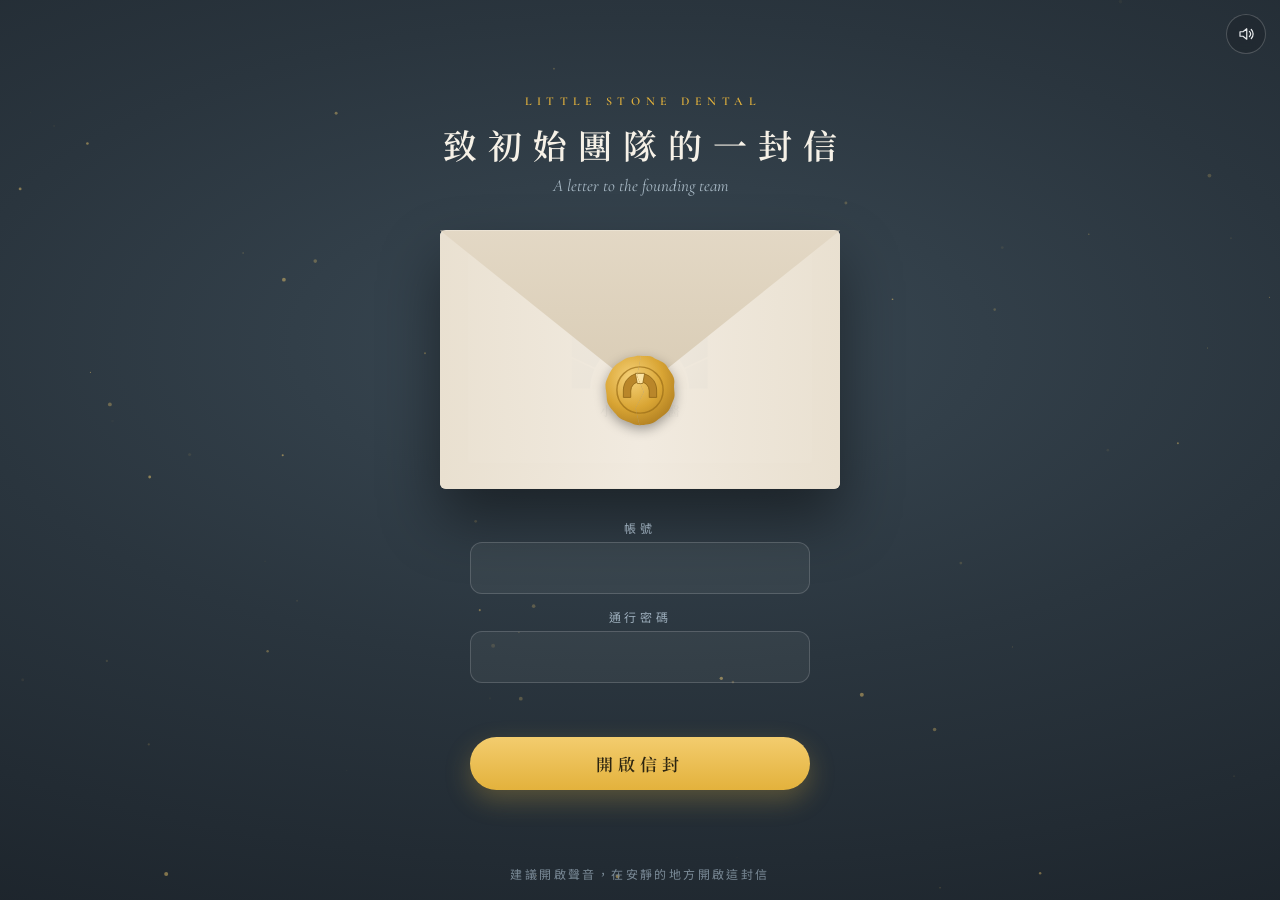
==== commit 467ca32a: "產生器：信件範本可選可改、帳號＋密碼、全字型補字 Co-Authored-By: Claude Opus 5.5 <noreply@anthropic.com> Claude-Session: htt" ====
--- a/index.html
+++ b/index.html
@@ -2,7 +2,7 @@
 <html lang="zh-Hant-TW"><head><meta charset="utf-8"><meta name="viewport" content="width=device-width,initial-scale=1,viewport-fit=cover">
 <meta name="robots" content="noindex,nofollow"><meta name="theme-color" content="#1E262D">
 <title>小石頭牙醫｜致初始團隊的一封信</title>
-<link rel="stylesheet" href="assets/style.css"><link rel="stylesheet" href="assets/names.css"></head>
+<link rel="stylesheet" href="assets/style.css"><link rel="stylesheet" href="assets/fallback.css"></head>
 <body><button class="sound" type="button" aria-label="音效開關"><svg viewBox="0 0 24 24" fill="none" stroke="currentColor" stroke-width="1.6" stroke-linecap="round" stroke-linejoin="round"><path d="M4 9h4l5-4v14l-5-4H4z"/><path class="wave" d="M16.5 8.5a5 5 0 0 1 0 7M19 6a8.5 8.5 0 0 1 0 12"/></svg></button>
 <section id="gate"><canvas id="dust"></canvas>
  <div class="g-kicker">Little Stone Dental</div>
--- a/assets/style.css
+++ b/assets/style.css
@@ -12,7 +12,7 @@
   --paper:#FDFCFA; --stone:#F5F3EF; --sand:#F1E9DB; --fog:#EEF2F4; --mist:#A9BAC6;
   --gold:#E3B23C; --gold-ink:#8A6714; --gold-hi:#F3CC6E;
   --serif:"Cormorant","Noto Serif TC",serif; --sc:"CormorantSC","Cormorant",serif;
-  --tc:"Noto Serif TC","Songti TC","PMingLiU",serif; --sans:"Noto Sans TC","PingFang TC","Microsoft JhengHei",sans-serif;
+  --tc:"Noto Serif TC","LSSerifX","Songti TC","PMingLiU",serif; --sans:"Noto Sans TC","LSSansX","PingFang TC","Microsoft JhengHei",sans-serif;
 }
 *{box-sizing:border-box;-webkit-tap-highlight-color:transparent}
 html,body{margin:0;min-height:100%;background:var(--deep)}
@@ -171,4 +171,3 @@
 .feat .d{font-size:13.5px;color:var(--mute);line-height:1.8;margin-top:8px;text-align:left}
 @media (max-width:520px){.feat{grid-template-columns:1fr}}
 /* names render in the full-coverage serif */
-.welcome .w2,.dear,.stamp .s2{font-family:'LSName',var(--tc)}
--- a/assets/fallback.css
+++ b/assets/fallback.css
@@ -0,0 +1,102 @@
+@font-face{font-family:'LSSerifX';font-weight:500 900;font-display:swap;src:url(fonts/x00.woff2) format('woff2');unicode-range:U+3000-303F,U+4E00-4E01,U+4E03,U+4E07-4E11,U+4E14-4E16,U+4E18-4E19,U+4E1E-4E1F,U+4E26,U+4E2B,U+4E2D-4E2E,U+4E30-4E33,U+4E38-4E39,U+4E3B-4E3C,U+4E42-4E43,U+4E45,U+4E47-4E48,U+4E4B,U+4E4D-4E4F,U+4E52-4E53,U+4E56,U+4E58-4E59,U+4E5C-4E5F,U+4E69,U+4E73,U+4E7E-4E7F,U+4E82-4E84,U+4E86,U+4E88,U+4E8B-4E8E,U+4E91-4E95,U+4E99,U+4E9B,U+4E9E-4E9F,U+4EA1-4EA2,U+4EA4-4EA6,U+4EA8,U+4EAB-4EAE,U+4EB3,U+4EB6,U+4EB9-4EBA,U+4EC0-4EC4,U+4EC6-4ECB,U+4ECD,U+4ED4-4EDA,U+4EDC-4EDF,U+4EE1,U+4EE3-4EE5,U+4EE8-4EE9,U+4EF0-4EF7,U+4EFB,U+4EFD,U+4EFF-4F02,U+4F04-4F05,U+4F08-4F0B,U+4F0D-4F15,U+4F18-4F19,U+4F1D,U+4F22,U+4F2C-4F2D,U+4F2F-4F30,U+4F33-4F34,U+4F36,U+4F38,U+4F3A-4F3F,U+4F41,U+4F43,U+4F46-4F49,U+4F4C-4F64,U+4F67,U+4F69}
+@font-face{font-family:'LSSerifX';font-weight:500 900;font-display:swap;src:url(fonts/x01.woff2) format('woff2');unicode-range:U+4F6A-4F6C,U+4F6E-4F70,U+4F73-4F89,U+4F8B,U+4F8D,U+4F8F-4F92,U+4F94-4F98,U+4F9A-4F9E,U+4FAE-4FAF,U+4FB2-4FB3,U+4FB5-4FB7,U+4FB9-4FBB,U+4FBF-4FC5,U+4FC7,U+4FC9-4FCB,U+4FCD-4FD1,U+4FD3-4FD4,U+4FD6-4FE1,U+4FEC,U+4FEE-4FEF,U+4FF1,U+4FF3-4FF8,U+4FFA,U+4FFE,U+5000,U+5005-5007,U+5009,U+500B-500F,U+5011-501C,U+501E-5023,U+5025-502D,U+502F-5031,U+5033,U+5035,U+5037,U+503C,U+5040-5041,U+5043,U+5045-504F,U+5051,U+5053,U+5055,U+5057,U+505A-5065,U+5068-506B,U+506D-5070,U+5072-5077,U+507A,U+507D,U+5080,U+5082-5083,U+5085,U+5087,U+508B-508E,U+5091-5092,U+5094-5096,U+5098-509E,U+50A2-50A3,U+50AC-50B8,U+50BA-50BB,U+50BD-50BF,U+50C1-50C2,U+50C4-50CB,U+50CE-50CF,U+50D1,U+50D3-50D7,U+50DA-50DB,U+50DD,U+50E0,U+50E3-50EA,U+50EC-50ED}
+@font-face{font-family:'LSSerifX';font-weight:500 900;font-display:swap;src:url(fonts/x02.woff2) format('woff2');unicode-range:U+50EE-50F1,U+50F3,U+50F5-50F6,U+50F8-50F9,U+50FB,U+50FD-5100,U+5102-510C,U+5110-5115,U+5117-5118,U+511A,U+511C,U+511F-5122,U+5124-5126,U+5129-512A,U+512D-512E,U+5130-5135,U+5137-513D,U+513F-5141,U+5143-5149,U+514B-514D,U+5152,U+5154-5155,U+5157,U+515A,U+515C,U+515F,U+5162,U+5165,U+5167-5169,U+516B-516E,U+5171,U+5175-5178,U+517C,U+5180,U+5187,U+5189-518A,U+518D,U+518F,U+5191-5195,U+5197-5198,U+519E,U+51A0,U+51A2,U+51A4-51A5,U+51AA,U+51AC,U+51B0-51B1,U+51B6-51B7,U+51B9,U+51BC-51BE,U+51C4-51C6,U+51C8,U+51CA-51CE,U+51D0,U+51D4,U+51D7-51D8,U+51DC-51DE,U+51E0-51E1,U+51F0-51F1,U+51F3,U+51F5-51F6,U+51F8-51FA,U+51FD,U+5200-5201,U+5203,U+5206-520A,U+520C,U+520E,U+5210-5213,U+5216-5217,U+521C-521E,U+5221,U+5224-5225,U+5228-522A,U+522E,U+5230-5233,U+5235-5238,U+523A-523B,U+5241,U+5243-5244,U+5246-5247,U+5249-524E,U+5252,U+5254-5256,U+525A-525F,U+5261-5262,U+5269-526F,U+5272,U+5274-5275,U+5277-5278,U+527A-527D,U+527F-5284,U+5287-528D,U+5291,U+5293,U+5296-5299,U+529B,U+529F-52A0,U+52A3,U+52A6,U+52A9-52AE,U+52BB-52BC,U+52BE,U+52C0-52C2}
+@font-face{font-family:'LSSerifX';font-weight:500 900;font-display:swap;src:url(fonts/x03.woff2) format('woff2');unicode-range:U+52C3,U+52C7,U+52C9,U+52CD,U+52D2-52D3,U+52D5-52D9,U+52DB,U+52DD-52DF,U+52E2-52E4,U+52E6,U+52E9,U+52EB,U+52EF-52F1,U+52F3-52F5,U+52F7-52F8,U+52FA-52FC,U+52FE-52FF,U+5305-5306,U+5308-530B,U+530D-5312,U+5315-5317,U+5319-531A,U+531C-531D,U+531F-5323,U+532A,U+532D,U+532F-5331,U+5334,U+5337,U+5339,U+533C-5341,U+5343,U+5345,U+5347-534A,U+534C-534D,U+5351-5354,U+5357,U+535A,U+535C,U+535E,U+5360-5361,U+5363,U+5366,U+536C,U+536E-5373,U+5375,U+5377-5379,U+537B-537C,U+537F,U+5382,U+5384,U+538A,U+538E-538F,U+5392,U+5394,U+5396-539A,U+539C-539F,U+53A4-53A5,U+53A7,U+53AC-53AD,U+53B2,U+53B4,U+53B9,U+53BB,U+53C3,U+53C8-53CB,U+53CD,U+53D4,U+53D6-53D7,U+53DB,U+53DF,U+53E1-53E6,U+53E8-53F3,U+53F5,U+53F8,U+53FB-53FC,U+5401,U+5403-5404,U+5406-5412,U+5418-5419,U+541B-5420,U+5424-542E,U+5430-5431,U+5433,U+5435-5439,U+543B-543E,U+5440-5443,U+5445-5448,U+544A,U+544E-544F,U+5454,U+5460-5468,U+546B-546C,U+546F-5478,U+547A-5482,U+5484,U+5486-5488,U+548B-548D}
+@font-face{font-family:'LSSerifX';font-weight:500 900;font-display:swap;src:url(fonts/x04.woff2) format('woff2');unicode-range:U+548E,U+5490-5492,U+5495-5496,U+5498,U+549A,U+54A0-54A2,U+54A5-54B1,U+54B3,U+54B6-54B8,U+54BA-54C9,U+54CE-54CF,U+54D6,U+54DE,U+54E0-54E2,U+54E4-54EB,U+54ED-54EE,U+54F1-54F3,U+54F7-54F8,U+54FA-54FD,U+54FF,U+5501,U+5503-550C,U+550E-5512,U+5514,U+5517,U+551A,U+5526-5527,U+552A,U+552C-5539,U+553B-553C,U+553E,U+5540-5541,U+5543-5546,U+5548,U+554A-554B,U+554D-5552,U+5555-5557,U+555C,U+555E-555F,U+5561-5566,U+556A,U+5575-5577,U+557B-5584,U+5587-558F,U+5591-5595,U+5598-559A,U+559C-559D,U+559F,U+55A1-55A8,U+55AA-55AE,U+55B1-55B3,U+55B5,U+55BB,U+55BF-55C0,U+55C2-55D6,U+55D9-55DD,U+55DF,U+55E1-55E6,U+55E8-55E9,U+55EF,U+55F2,U+55F6-55F7,U+55F9-55FA,U+55FC-5602,U+5604,U+5606,U+5608-5609,U+560C-5610,U+5612-5617,U+561B-561D,U+561F,U+5627,U+5629}
+@font-face{font-family:'LSSerifX';font-weight:500 900;font-display:swap;src:url(fonts/x05.woff2) format('woff2');unicode-range:U+562A,U+562C,U+562E-5630,U+5632-5636,U+5638-563B,U+563D-5642,U+5645-5646,U+5648-564A,U+564C,U+564E,U+5653,U+5657-565A,U+565E,U+5660,U+5662-5666,U+5668-5674,U+5676-5679,U+567E-5687,U+568C-5690,U+5693,U+5695,U+5697-569A,U+569C-569D,U+56A5-56A8,U+56AA-56AE,U+56B2-56B7,U+56BC-56BE,U+56C0-56C3,U+56C5-56C6,U+56C8-56CD,U+56D1,U+56D3-56D4,U+56D7,U+56DA-56DB,U+56DD-56E1,U+56E4-56E5,U+56E7,U+56EA-56EB,U+56EE,U+56F0,U+56F7,U+56F9-56FA,U+56FF,U+5701-5704,U+5707-570D,U+5712-5714,U+5716,U+5718,U+571A-571C,U+571E-5720,U+5722-5723,U+5728-572A,U+572C-5730,U+5733-5734,U+573B,U+573E,U+5740-5741,U+5745,U+5747,U+5749-5752,U+5761-5762,U+5764,U+5766,U+5768-576B,U+576D,U+576F-5777,U+577B-577D,U+5780,U+5782-5783,U+578B-578C,U+578F,U+5793-5795,U+5797-579B,U+579D-57A0,U+57A2-57A5,U+57AE,U+57B5-57B6,U+57B8-57BA,U+57BC-57BD,U+57BF,U+57C1-57C3,U+57C6-57C7,U+57CB-57CC,U+57CE-57D0,U+57D2,U+57D4-57D5,U+57DC,U+57DF-57E5,U+57E7,U+57E9,U+57EC-57EE,U+57F0}
+@font-face{font-family:'LSSerifX';font-weight:500 900;font-display:swap;src:url(fonts/x06.woff2) format('woff2');unicode-range:U+57F1-57FD,U+5800-5802,U+5804-580E,U+5810,U+5814,U+5819,U+581B-581E,U+5820-5821,U+5823-5825,U+5827-582A,U+582C-5839,U+583B,U+583D,U+583F,U+5848-584F,U+5851-5855,U+5857-585B,U+585D-585E,U+5862-5865,U+5868,U+586B,U+586D,U+586F,U+5871,U+5874-5876,U+5879-5883,U+5885-588B,U+588E-5891,U+5893-5894,U+5898,U+589C-58A1,U+58A3,U+58A5-58A6,U+58A8-58A9,U+58AB-58AC,U+58AE-58AF,U+58B1,U+58B3,U+58BA,U+58BC-58BF,U+58C1-58C2,U+58C5-58C9,U+58CE-58CF,U+58D1-58D6,U+58D8-58DB,U+58DD-58DF,U+58E2-58E4,U+58E7-58E9,U+58EB-58EC,U+58EF,U+58F4,U+58F9-58FA,U+58FC-58FF,U+5903,U+5906,U+590C-590F,U+5912,U+5914-5917,U+5919-591A,U+591C,U+5920,U+5922,U+5924-5925,U+5927,U+5929-592F,U+5931,U+5937-5938,U+593C,U+593E,U+5940,U+5944-5945,U+5947-594A,U+594E-5951,U+5953-5955,U+5957-5958,U+595A,U+595C,U+5960-5962,U+5967,U+5969-596B,U+596D-596E,U+5970-5974,U+5976-5979,U+597B-5985,U+598A,U+598D-5990}
+@font-face{font-family:'LSSerifX';font-weight:500 900;font-display:swap;src:url(fonts/x07.woff2) format('woff2');unicode-range:U+5992-5993,U+5996-5999,U+599D-599E,U+59A0-59A8,U+59AE-59AF,U+59B1-59B6,U+59B9-59BE,U+59C0-59C1,U+59C3,U+59C5-59C8,U+59CA-59D4,U+59D6,U+59D8,U+59DA-59DE,U+59E0-59E1,U+59E3-59E6,U+59E8-59EA,U+59EC-59EE,U+59F1-59F7,U+59FA-5A01,U+5A03,U+5A09-5A0A,U+5A0C,U+5A0F,U+5A11,U+5A13,U+5A15-5A19,U+5A1B-5A1C,U+5A1E-5A20,U+5A23,U+5A25,U+5A29,U+5A2D-5A2E,U+5A33,U+5A35-5A39,U+5A3C,U+5A3E,U+5A40-5A44,U+5A46-5A4A,U+5A4C-5A4D,U+5A50-5A53,U+5A55-5A58,U+5A5A-5A60,U+5A62,U+5A64-5A67,U+5A69-5A6A,U+5A6C-5A6D,U+5A70,U+5A77-5A78,U+5A7A-5A7D,U+5A7F,U+5A83-5A84,U+5A8A-5A8C,U+5A8E-5A90,U+5A92-5A95,U+5A97,U+5A9A-5A9F,U+5AA2,U+5AA5-5AA7,U+5AA9,U+5AAC,U+5AAE-5AC2,U+5AC4,U+5AC6-5ACD,U+5AD5-5AE3,U+5AE5-5AE6,U+5AE8-5AEE,U+5AF3-5AF9,U+5AFB,U+5AFD,U+5AFF,U+5B01-5B03,U+5B05,U+5B07-5B09,U+5B0B-5B0C,U+5B0F-5B10,U+5B13-5B14,U+5B16}
+@font-face{font-family:'LSSerifX';font-weight:500 900;font-display:swap;src:url(fonts/x08.woff2) format('woff2');unicode-range:U+5B17,U+5B19-5B1B,U+5B1D-5B1E,U+5B20-5B21,U+5B23-5B28,U+5B2A,U+5B2C-5B30,U+5B32,U+5B34,U+5B38,U+5B3C-5B40,U+5B43,U+5B45,U+5B47-5B48,U+5B4B-5B4E,U+5B50-5B51,U+5B53-5B58,U+5B5A-5B5D,U+5B5F,U+5B62-5B65,U+5B69,U+5B6B-5B6C,U+5B6E,U+5B70-5B73,U+5B75,U+5B77-5B78,U+5B7A-5B7B,U+5B7D,U+5B7F,U+5B81,U+5B83-5B85,U+5B87-5B89,U+5B8B-5B8C,U+5B8E-5B8F,U+5B92-5B93,U+5B95,U+5B97-5B9C,U+5BA2-5BA8,U+5BAC-5BAE,U+5BB0,U+5BB3-5BB6,U+5BB8-5BB9,U+5BBF-5BC2,U+5BC4-5BC7,U+5BCA-5BCE,U+5BD0-5BD4,U+5BD6,U+5BD8-5BD9,U+5BDE-5BEC,U+5BEE-5BF2,U+5BF5-5BF6,U+5BF8,U+5BFA,U+5C01,U+5C03-5C04,U+5C07-5C12,U+5C15-5C16,U+5C1A,U+5C1F,U+5C22,U+5C24-5C25,U+5C28,U+5C2A,U+5C2C,U+5C30-5C31,U+5C33,U+5C37-5C3C,U+5C3E-5C41,U+5C44-5C48,U+5C4B-5C51,U+5C54-5C56,U+5C58-5C59,U+5C5C-5C5D,U+5C60,U+5C62-5C65,U+5C67-5C6A,U+5C6C-5C6F,U+5C71,U+5C73-5C74,U+5C79-5C7C,U+5C7E,U+5C86,U+5C88-5C8D,U+5C8F-5C95,U+5C9D,U+5C9F-5CAF}
+@font-face{font-family:'LSSerifX';font-weight:500 900;font-display:swap;src:url(fonts/x09.woff2) format('woff2');unicode-range:U+5CB0-5CB1,U+5CB3,U+5CB5-5CB8,U+5CC6-5CCC,U+5CCE-5CD0,U+5CD2-5CD4,U+5CD6-5CDB,U+5CDE-5CDF,U+5CE8,U+5CEA,U+5CEC-5CEE,U+5CF0-5CF1,U+5CF4,U+5CF6-5CF9,U+5CFB,U+5CFD,U+5CFF-5D01,U+5D06-5D07,U+5D0B-5D0F,U+5D11-5D12,U+5D14,U+5D16-5D17,U+5D19-5D1B,U+5D1D-5D20,U+5D22-5D29,U+5D2E,U+5D30-5D3A,U+5D3C-5D3D,U+5D3F-5D43,U+5D45,U+5D47,U+5D49-5D4C,U+5D4E,U+5D50-5D52,U+5D55,U+5D59,U+5D5E,U+5D62-5D63,U+5D65,U+5D67-5D69,U+5D6B-5D6C,U+5D6F,U+5D71-5D72,U+5D77,U+5D79-5D7A,U+5D7C-5D82,U+5D84,U+5D86-5D8A,U+5D8D,U+5D92-5D95,U+5D97,U+5D99-5D9A,U+5D9C-5DA2,U+5DA7-5DAA,U+5DAC-5DB2,U+5DB4-5DB5,U+5DB7-5DB8,U+5DBA,U+5DBC-5DBD,U+5DC0,U+5DC2-5DC3,U+5DC6-5DC7,U+5DC9,U+5DCB,U+5DCD,U+5DCF,U+5DD1-5DD2,U+5DD4-5DD6,U+5DD8,U+5DDD-5DE2,U+5DE5-5DE8,U+5DEB,U+5DEE,U+5DF0-5DF4,U+5DF7,U+5DF9,U+5DFD-5DFF,U+5E02-5E04,U+5E06,U+5E0A,U+5E0C,U+5E0E,U+5E11,U+5E14-5E1B,U+5E1D,U+5E1F-5E25,U+5E28-5E29,U+5E2B,U+5E2D,U+5E33-5E34,U+5E36-5E38,U+5E3D-5E3E,U+5E40-5E41,U+5E43-5E45,U+5E4A-5E4F,U+5E53-5E55,U+5E57-5E59,U+5E5B-5E5D,U+5E5F-5E62}
+@font-face{font-family:'LSSerifX';font-weight:500 900;font-display:swap;src:url(fonts/x10.woff2) format('woff2');unicode-range:U+5E63,U+5E66-5E70,U+5E72-5E76,U+5E78-5E79,U+5E7B-5E7E,U+5E80,U+5E82,U+5E84,U+5E87-5E8D,U+5E8F,U+5E95-5E97,U+5E9A-5E9C,U+5EA0,U+5EA2-5EA8,U+5EAA-5EAE,U+5EB0-5EB9,U+5EBE,U+5EC1-5EC2,U+5EC4-5ECC,U+5ECE,U+5ED1-5EE3,U+5EE5-5EE9,U+5EEC,U+5EEE-5EEF,U+5EF1-5EF3,U+5EF6-5EF7,U+5EFA,U+5EFE-5EFF,U+5F01-5F02,U+5F04-5F05,U+5F07-5F08,U+5F0A-5F0B,U+5F0F,U+5F12-5F15,U+5F17-5F18,U+5F1A-5F1B,U+5F1D,U+5F1F,U+5F22-5F24,U+5F26-5F29,U+5F2D-5F2E,U+5F30-5F31,U+5F33,U+5F35-5F38,U+5F3C,U+5F40,U+5F43-5F44,U+5F46,U+5F48-5F4C,U+5F4E-5F4F,U+5F54,U+5F56-5F59,U+5F5D,U+5F62,U+5F64-5F65,U+5F67,U+5F69-5F6D,U+5F6F-5F71,U+5F73-5F74,U+5F76-5F79,U+5F7C-5F82,U+5F85-5F8C,U+5F90-5F92,U+5F96-5F99,U+5F9B-5F9C,U+5F9E-5FA1,U+5FA5-5FA6,U+5FA8-5FAF,U+5FB2,U+5FB5-5FB7,U+5FB9,U+5FBB-5FC1,U+5FC3,U+5FC5,U+5FC9,U+5FCC-5FCD,U+5FCF-5FD2,U+5FD4-5FD9,U+5FDD-5FDE,U+5FE0-5FE1,U+5FE3-5FE5,U+5FE8,U+5FEA-5FEB,U+5FED-5FEF}
+@font-face{font-family:'LSSerifX';font-weight:500 900;font-display:swap;src:url(fonts/x11.woff2) format('woff2');unicode-range:U+5FF1,U+5FF3-5FF5,U+5FF7-5FF8,U+5FFA-5FFB,U+5FFD,U+5FFF-6000,U+6009-6017,U+6019-601E,U+6020-6022,U+6024-602F,U+6032-6035,U+6037,U+6039,U+6040-6047,U+6049,U+604C-604D,U+6050,U+6053-6055,U+6058-605B,U+605D-605F,U+6062-6070,U+6072,U+607F-6081,U+6083-608A,U+608C-608E,U+6090,U+6092,U+6094-6097,U+609A-609D,U+609F-60A0,U+60A2-60A3,U+60A8,U+60B0-60B2,U+60B4-60C1,U+60C3-60CF,U+60D1,U+60D3-60D5,U+60D8-60DD,U+60DF-60E2,U+60E4,U+60E6,U+60F0-60FC,U+60FE-6101,U+6103-6106,U+6108-610B,U+610D-6110,U+6112-6116,U+6118,U+611A-611D,U+611F,U+6123,U+6127-6129,U+612B-612C,U+612E-612F,U+6132,U+6134,U+6136-6137,U+613B,U+613E-6141,U+6144-614F,U+6152-6156,U+6158,U+615A-615B,U+615D-615F,U+6161-6163,U+6165-6168,U+616A-616C,U+616E,U+6170-6172}
+@font-face{font-family:'LSSerifX';font-weight:500 900;font-display:swap;src:url(fonts/x12.woff2) format('woff2');unicode-range:U+6173-6177,U+6179-617A,U+617C,U+617E,U+6180,U+6182-6183,U+6189-618E,U+6190-6194,U+6196,U+619A-619B,U+619D,U+619F,U+61A1-61A2,U+61A4,U+61A7-61B6,U+61B8,U+61BA,U+61BC,U+61BE-61BF,U+61C1-61C3,U+61C5-61CD,U+61D6,U+61D8,U+61DE-61E0,U+61E3-61EB,U+61ED-61EE,U+61F0-61F2,U+61F5-6201,U+6203-6204,U+6207-620A,U+620C-620E,U+6210-6212,U+6214-6216,U+6219-621B,U+621F-6225,U+6227,U+6229-622B,U+622D-622E,U+6230,U+6232-6234,U+6236,U+623A,U+623D-6243,U+6246-624B,U+624D-624E,U+6250-6254,U+6258-625C,U+625E,U+6260-6266,U+626D-6274,U+6276-6277,U+6279-6281,U+6283-6284,U+6286-628A,U+628C,U+628E-628F,U+6291-6298,U+62A8-62B1,U+62B3-62B6,U+62B8-62B9,U+62BB-62BF,U+62C2,U+62C4,U+62C6-62D4,U+62D6-62DC,U+62EB-62F6}
+@font-face{font-family:'LSSerifX';font-weight:500 900;font-display:swap;src:url(fonts/x13.woff2) format('woff2');unicode-range:U+62F7-6303,U+6307-6309,U+630B-6311,U+6313-6316,U+6328-632D,U+632F,U+6332-6334,U+6336,U+6338-633E,U+6340-6351,U+6354-635A,U+6365,U+6367-6369,U+636B,U+636D-6372,U+6375-6378,U+637A-637D,U+6380-6385,U+6387-638A,U+638C-6392,U+6394,U+6396-6399,U+639B-63A5,U+63A7-63B1,U+63BD-63BE,U+63C0,U+63C2-63D0,U+63D2-63D3,U+63D5-63DD,U+63DF-63E1,U+63E3-63E5,U+63E7-63EB,U+63ED-63F6,U+63F9,U+6406,U+6409-6410,U+6412-6418,U+641A-641C,U+641E-6428,U+642A-6430,U+6433-6437,U+6439,U+643D-6441,U+6443,U+644B,U+644D-644E,U+6450-6454,U+6458-6459,U+645B-6461,U+6465-6469,U+646B-646F}
+@font-face{font-family:'LSSerifX';font-weight:500 900;font-display:swap;src:url(fonts/x14.woff2) format('woff2');unicode-range:U+6470,U+6472-647B,U+647D,U+647F,U+6482,U+6485,U+6487-648C,U+648F-6490,U+6492-6493,U+6495-649A,U+649C-64A0,U+64A2-64A6,U+64A9,U+64AB-64AE,U+64B0-64B3,U+64BB-64BF,U+64C1-64C5,U+64C7,U+64C9-64CB,U+64CD-64D0,U+64D2,U+64D4,U+64D6-64DB,U+64E0,U+64E2-64E4,U+64E6,U+64E8-64E9,U+64EB-64ED,U+64EF-64F4,U+64F7-64F8,U+64FA-6501,U+6503-6504,U+6506-6507,U+6509,U+650C-6510,U+6513-6519,U+651B-651D,U+6520-6526,U+6529-652F,U+6532-6533,U+6536-6539,U+653B,U+653D-653F,U+6541,U+6543,U+6545-6546,U+6548-654A,U+654F,U+6551,U+6553-6559,U+655C-655E,U+6562-6568,U+656A,U+656C,U+656F,U+6572-657C,U+657F-6584,U+6587,U+658C,U+6590-6592,U+6594-6597,U+6599,U+659B-65A2,U+65A4-65A5,U+65A7-65A8,U+65AA-65AC,U+65AE-65B0,U+65B2-65B3,U+65B6-65B9,U+65BB-65BD,U+65BF,U+65C1-65C6,U+65CB-65D0,U+65D2-65D3,U+65D6-65D7,U+65DA-65DB,U+65DD-65DF,U+65E1-65E2,U+65E5-65E6,U+65E8-65E9,U+65EC-65EE}
+@font-face{font-family:'LSSerifX';font-weight:500 900;font-display:swap;src:url(fonts/x15.woff2) format('woff2');unicode-range:U+65EF-65F5,U+65FA-65FD,U+6600,U+6602-6615,U+661C-661D,U+661F-6622,U+6624-6628,U+662B,U+662D-662F,U+6631-6636,U+6639-663A,U+6641-6643,U+6645,U+6647,U+6649-664A,U+664C,U+664F,U+6651-6652,U+6659-665F,U+6661-6662,U+6664-6666,U+6668,U+666A,U+666C,U+666E-6672,U+6674,U+6676-667C,U+667E,U+6680,U+6684,U+6686-668D,U+6690-6691,U+6694-6699,U+669D,U+669F-66A2,U+66A8-66AB,U+66AE-66B2,U+66B4-66B5,U+66B7-66BB,U+66BD-66BE,U+66C0,U+66C4,U+66C6-66CC,U+66CF,U+66D2,U+66D6,U+66D8-66DE,U+66E0,U+66E3-66E4,U+66E6,U+66E8-66E9,U+66EB-66EE,U+66F0,U+66F2-66F4,U+66F6-66F9,U+66FC,U+66FE-6701,U+6703-6705,U+6708-670B,U+670D,U+670F-6710,U+6712-6715,U+6717-6718,U+671B,U+671D,U+671F-6723,U+6726-6728,U+672A-672E,U+6731,U+6733-6735,U+6738-673F,U+6745-6749,U+674B-6751,U+6753,U+6755-6757,U+6759-675A,U+675C-6760,U+676A,U+676C-676D,U+676F-677B}
+@font-face{font-family:'LSSerifX';font-weight:500 900;font-display:swap;src:url(fonts/x16.woff2) format('woff2');unicode-range:U+677C-677F,U+6781,U+6783-6787,U+6789,U+678B-678E,U+6790-6795,U+6797-679A,U+679C-679D,U+679F,U+67AE-67B0,U+67B2-67BB,U+67C0-67C6,U+67C8-67D4,U+67D8-67DF,U+67E2-67E7,U+67E9-67F8,U+67FA,U+67FC,U+67FF,U+6812-6814,U+6816-6818,U+681A,U+681C-681D,U+681F-6821,U+6825-6826,U+6828-682B,U+682D-682F,U+6831-6835,U+6838-683D,U+6840-6846,U+6848-6849,U+684B-6851,U+6853-6854,U+686B,U+686D-686F,U+6871-6872,U+6874-6879,U+687B-6883,U+6885-6887,U+6889-688C,U+688F-6894,U+6896-6897,U+689B-689D,U+689F-68A4,U+68A7-68B5,U+68C4,U+68C6-68C9,U+68CB-68CE,U+68D0-68D8,U+68DA,U+68DC-68E1,U+68E3-68E4,U+68E6-68EC,U+68EE-68FD,U+6904-6908,U+690A}
+@font-face{font-family:'LSSerifX';font-weight:500 900;font-display:swap;src:url(fonts/x17.woff2) format('woff2');unicode-range:U+690B-6915,U+6917,U+6925,U+692A,U+692F-6930,U+6932-6935,U+6937-6939,U+693B-693D,U+693F-6942,U+6944-6945,U+6948-694C,U+694E-694F,U+6951-6954,U+6956-6960,U+6962-6963,U+6965-6966,U+6968-6971,U+6974-697B,U+6982-6983,U+6986,U+698D-698E,U+6990-6991,U+6993-6997,U+6999-699C,U+699E,U+69A0-69A1,U+69A3-69B1,U+69B3-69B7,U+69B9,U+69BB-69BF,U+69C1-69C4,U+69C6,U+69C9-69D0,U+69D3-69D4,U+69D9,U+69E2,U+69E4-69E8,U+69EB-69EE,U+69F1-69F4,U+69F6-69F8,U+69FB-6A02,U+6A04-6A0A,U+6A0D,U+6A0F,U+6A11,U+6A13-6A19,U+6A1B,U+6A1D-6A21,U+6A23,U+6A25-6A28,U+6A32,U+6A34-6A35,U+6A38-6A41,U+6A44,U+6A46-6A49,U+6A4B,U+6A4D-6A51,U+6A54-6A56,U+6A58-6A5B,U+6A5D-6A62,U+6A64,U+6A66-6A6B,U+6A6D,U+6A6F,U+6A76,U+6A7E-6A81,U+6A83-6A85,U+6A87,U+6A89,U+6A8C-6A8E,U+6A90-6A97,U+6A9A-6A9C}
+@font-face{font-family:'LSSerifX';font-weight:500 900;font-display:swap;src:url(fonts/x18.woff2) format('woff2');unicode-range:U+6A9E-6AA6,U+6AA8,U+6AAC-6AAF,U+6AB3-6AB4,U+6AB6-6ABB,U+6ABD,U+6AC2-6AC3,U+6AC5-6AC7,U+6ACB-6ACD,U+6ACF-6AD1,U+6AD3,U+6AD9-6AE1,U+6AE5,U+6AE7-6AE8,U+6AEA-6AEC,U+6AEE-6AF1,U+6AF3,U+6AF8-6AFC,U+6B00,U+6B02-6B04,U+6B08-6B0B,U+6B0F-6B13,U+6B16-6B1A,U+6B1E,U+6B20-6B21,U+6B23,U+6B25,U+6B28,U+6B2C-6B2D,U+6B2F,U+6B31-6B34,U+6B36-6B3F,U+6B41-6B43,U+6B45-6B4E,U+6B50-6B51,U+6B54-6B56,U+6B59,U+6B5B-6B5C,U+6B5E-6B67,U+6B6A,U+6B6D,U+6B72,U+6B76-6B79,U+6B7B,U+6B7E-6B80,U+6B82-6B84,U+6B86,U+6B88-6B8A,U+6B8C-6B8F,U+6B91,U+6B94-6B99,U+6B9B,U+6B9E-6BA0,U+6BA2-6BA7,U+6BAA-6BAB,U+6BAD-6BB0,U+6BB2-6BB3,U+6BB5-6BB7,U+6BBA,U+6BBC-6BBD,U+6BBF-6BC0,U+6BC3-6BCD,U+6BCF-6BD0,U+6BD2-6BD4,U+6BD6-6BD8,U+6BDA-6BDB,U+6BDE,U+6BE0,U+6BE2-6BE4,U+6BE6-6BE8,U+6BEB-6BEC,U+6BEF-6BF0,U+6BF2-6BF3,U+6BF7-6BF9,U+6BFB-6C06,U+6C08-6C09,U+6C0B-6C0D,U+6C0F-6C11,U+6C13-6C16,U+6C18-6C1B,U+6C1D,U+6C1F-6C21,U+6C23-6C25}
+@font-face{font-family:'LSSerifX';font-weight:500 900;font-display:swap;src:url(fonts/x19.woff2) format('woff2');unicode-range:U+6C26-6C28,U+6C2A-6C2C,U+6C2E-6C30,U+6C33-6C34,U+6C36,U+6C38,U+6C3B,U+6C3E-6C43,U+6C46,U+6C4A-6C50,U+6C52,U+6C54-6C55,U+6C57,U+6C59,U+6C5B-6C61,U+6C65-6C6B,U+6C6D,U+6C6F-6C74,U+6C76,U+6C78,U+6C7A-6C7B,U+6C7D-6C7E,U+6C80-6C90,U+6C92-6C96,U+6C98-6C9D,U+6CAB-6CAE,U+6CB0-6CB1,U+6CB3-6CB4,U+6CB6-6CC7,U+6CC9-6CCA,U+6CCC-6CCD,U+6CCF-6CD7,U+6CD9-6CDE,U+6CE0-6CE3,U+6CE5,U+6CE7-6CE9,U+6CEB-6CF3,U+6CF5,U+6CF9,U+6D00-6D01,U+6D03-6D04,U+6D07-6D12,U+6D16-6D1B,U+6D1D-6D20,U+6D22,U+6D25,U+6D27-6D42,U+6D58-6D5A,U+6D5E-6D6A,U+6D6C-6D70,U+6D74-6D80,U+6D82-6D8E,U+6D90-6D94}
+@font-face{font-family:'LSSerifX';font-weight:500 900;font-display:swap;src:url(fonts/x20.woff2) format('woff2');unicode-range:U+6D95,U+6D97-6D98,U+6DAA-6DAC,U+6DAE-6DAF,U+6DB2-6DB5,U+6DB7-6DB8,U+6DBA-6DC0,U+6DC2,U+6DC4-6DCD,U+6DCF-6DE6,U+6DE8-6DF7,U+6DF9-6DFD,U+6E00,U+6E03,U+6E05,U+6E19-6E1D,U+6E1F-6E28,U+6E2B-6E36,U+6E38-6E41,U+6E43-6E47,U+6E49-6E4B,U+6E4D-6E4E,U+6E51-6E56,U+6E58,U+6E5A-6E69,U+6E6B,U+6E6E-6E6F,U+6E71-6E74,U+6E77-6E79,U+6E88-6E89,U+6E8D-6E90,U+6E92-6E94,U+6E96-6E99,U+6E9B-6EA7,U+6EAA-6EAB,U+6EAE-6EB4,U+6EB6-6EB7,U+6EB9-6EBA,U+6EBC-6ED6,U+6ED8,U+6EDC,U+6EEB-6EEF,U+6EF1-6EF2,U+6EF4-6EF9,U+6EFB-6F03,U+6F05-6F0A,U+6F0D-6F0F,U+6F12}
+@font-face{font-family:'LSSerifX';font-weight:500 900;font-display:swap;src:url(fonts/x21.woff2) format('woff2');unicode-range:U+6F13-6F15,U+6F18-6F1A,U+6F1C,U+6F1E-6F23,U+6F25-6F27,U+6F29-6F33,U+6F35-6F3C,U+6F3E-6F41,U+6F43,U+6F4E-6F55,U+6F57-6F58,U+6F5A-6F5B,U+6F5D-6F64,U+6F66-6F67,U+6F69-6F70,U+6F72-6F73,U+6F76-6F78,U+6F7A-6F80,U+6F82,U+6F84-6F89,U+6F8B-6F8E,U+6F90,U+6F92-6F97,U+6F9E,U+6FA0-6FB4,U+6FB6,U+6FB8-6FBA,U+6FBC-6FBD,U+6FBF-6FC4,U+6FC6-6FCF,U+6FD4-6FD5,U+6FD8,U+6FDB-6FE4,U+6FE6-6FE9,U+6FEB-6FF2,U+6FF4,U+6FF7,U+6FFA-6FFC,U+6FFE-7001,U+7004-7007,U+7009-700F,U+7011,U+7014-701D,U+701F-7024,U+7026-702B,U+702F-7035,U+7037-703C,U+703E-7046,U+7048-704A,U+704C,U+7051-7052,U+7055-7058,U+705A-705B,U+705D-7066,U+7068-706B}
+@font-face{font-family:'LSSerifX';font-weight:500 900;font-display:swap;src:url(fonts/x22.woff2) format('woff2');unicode-range:U+7070-7071,U+7074,U+7076,U+7078,U+707A,U+707C-707D,U+7082-7086,U+708A,U+708E,U+7091-7096,U+7098-709A,U+709F,U+70A1,U+70A4,U+70A9,U+70AB-70B1,U+70B3-70B5,U+70B7-70B8,U+70BA,U+70BE,U+70C5-70C8,U+70CA-70CB,U+70CD-70CF,U+70D1-70D4,U+70D7-70DA,U+70DC-70DE,U+70E0-70E2,U+70E4,U+70EF-70F0,U+70F3-70F4,U+70F6-70FD,U+70FF-7100,U+7102,U+7104,U+7106,U+7109-710E,U+7110,U+7113,U+7117,U+7119-711C,U+711E-7123,U+7125-7126,U+7128,U+712E-7132,U+7136,U+713A,U+7141-7144,U+7146-7147,U+7149,U+714B-714E,U+7150,U+7152-7154,U+7156,U+7158-715A,U+715C-716A,U+716C,U+716E,U+7170,U+7172,U+7178,U+717B,U+717D,U+7180-7182,U+7184-7187,U+7189-718A,U+718F-7190,U+7192,U+7194,U+7197,U+7199-71A1,U+71A4-71A5,U+71A7-71AA,U+71AC,U+71AF-71B3,U+71B5,U+71B8-71B9,U+71BC-71CB,U+71CE-71D0,U+71D2,U+71D4-71D6,U+71D8-71DC,U+71DF-71E2,U+71E4-71E8,U+71EC-71EE,U+71F0-71F2,U+71F4,U+71F8-71F9,U+71FB-71FF,U+7201-7203,U+7205-7207,U+720A,U+720C-720D,U+7210,U+7213-7214,U+7219-721B,U+721D-721F}
+@font-face{font-family:'LSSerifX';font-weight:500 900;font-display:swap;src:url(fonts/x23.woff2) format('woff2');unicode-range:U+7222-7223,U+7226-722A,U+722C-722D,U+7230,U+7235-7236,U+7238-723B,U+723D-723F,U+7241-7242,U+7244,U+7246-724C,U+724F,U+7252-7253,U+7256,U+7258-725B,U+725D-7263,U+7267,U+7269-726A,U+726C,U+726E-7270,U+7272-7274,U+7276-7279,U+727B-7281,U+7284-7286,U+7288-7289,U+728B-728E,U+7290-7293,U+7295-7298,U+729A-729B,U+729D-729E,U+72A1-72AA,U+72AC,U+72AE-72B0,U+72B4-72B5,U+72BA,U+72BD,U+72BF-72C6,U+72C9-72CC,U+72CE,U+72D0-72D2,U+72D4,U+72D6-72DA,U+72DC,U+72DF-72E1,U+72E3-72E4,U+72E6,U+72E8-72EB,U+72F3-72F4,U+72F6-7301,U+7307-7308,U+730A-730C,U+730F,U+7311-7313,U+7316-7319,U+731B-731E,U+7322-7323,U+7325-7327,U+7329,U+732D,U+7330-7337,U+733A-733C,U+733E-7340,U+7342-7345,U+7349-734A,U+734C-734E,U+7350-7352,U+7357-735B,U+735D-7362,U+7365-736C,U+736E-7370,U+7372-7373,U+7375-7378,U+737A-738B,U+738E,U+7392-7397,U+739D,U+739F-73A2,U+73A4}
+@font-face{font-family:'LSSerifX';font-weight:500 900;font-display:swap;src:url(fonts/x24.woff2) format('woff2');unicode-range:U+73A5-73A6,U+73A8-73A9,U+73AB-73AD,U+73B2-73B9,U+73BB-73BC,U+73BE-73C0,U+73C2-73C3,U+73C5-73C8,U+73CA-73CD,U+73D2-73D4,U+73D6-73DE,U+73E0,U+73E3,U+73E5,U+73E7-73EB,U+73ED-73EE,U+73F4-73F6,U+73F8,U+73FA,U+73FC-7401,U+7403-740D,U+7416,U+741A-741B,U+741D,U+7420-7426,U+7428-7436,U+743A,U+743F-7442,U+7444,U+7446,U+744A-744B,U+744D-7452,U+7454-7455,U+7457,U+7459-745C,U+745E-745F,U+7462-7464,U+7467,U+7469-746A,U+746D-7473,U+7475,U+7479,U+747C-7481,U+7483,U+7485-748B,U+7490,U+7492,U+7494-7495,U+7497-7498,U+749A,U+749C,U+749E-74A1,U+74A3,U+74A5-74AB,U+74AD,U+74AF-74B2,U+74B5-74B8,U+74BA-74BB,U+74BD-74C3,U+74C5,U+74CA-74CB,U+74CF,U+74D4-74E6,U+74E8,U+74EC,U+74EE,U+74F4-74F7,U+74FB,U+74FD-7500,U+7502-7504,U+7507-7508,U+750B-750D,U+750F-7518,U+751A,U+751C-751D,U+751F,U+7521-7522,U+7525-7526,U+7528-752F}
+@font-face{font-family:'LSSerifX';font-weight:500 900;font-display:swap;src:url(fonts/x25.woff2) format('woff2');unicode-range:U+7530-7533,U+7537-753A,U+753D-7540,U+7547-7548,U+754B-754C,U+754E-754F,U+7554,U+7559-755D,U+755F,U+7562-7566,U+756A-756C,U+756F-7570,U+7576-7579,U+757D-7580,U+7584,U+7586-7587,U+758A-758C,U+758F-7591,U+7594-7595,U+7598-759A,U+759D,U+75A2-75A5,U+75A7,U+75AA-75AB,U+75B0,U+75B2-75B3,U+75B5-75B6,U+75B8-75C2,U+75C4-75C5,U+75C7,U+75CA-75D2,U+75D4-75D5,U+75D7-75DB,U+75DD-75E4,U+75E6-75E7,U+75ED,U+75EF-7601,U+7603,U+7608-760D,U+760F-7611,U+7613-7616,U+7619-7629,U+762D,U+762F-7635,U+7638,U+763A,U+763C-763D,U+7642-7643,U+7646-7649,U+764C,U+7650,U+7652-7653,U+7656-765A,U+765C,U+765F-7662,U+7664-7665,U+7669-766A,U+766C-766E,U+7670-7672,U+7675,U+7678-7679,U+767B-767F,U+7681-7682,U+7684,U+7686-768B,U+768E-768F,U+7692-7693,U+7695-7696,U+7699-769E,U+76A4,U+76A6,U+76AA-76AB,U+76AD-76B0,U+76B4-76B5,U+76B8,U+76BA-76BB,U+76BD-76BF,U+76C2-76C6,U+76C8-76CA,U+76CD-76CE,U+76D2-76D3}
+@font-face{font-family:'LSSerifX';font-weight:500 900;font-display:swap;src:url(fonts/x26.woff2) format('woff2');unicode-range:U+76D4,U+76DA-76DF,U+76E1,U+76E3-76E7,U+76E9-76EA,U+76EC-76F5,U+76F7-76FC,U+76FE,U+7701,U+7703-7705,U+7707-770B,U+7710-7713,U+7715,U+7719-771B,U+771D,U+771F-7720,U+7722-7723,U+7725,U+7727-7729,U+772D,U+772F,U+7731-773E,U+7744-7747,U+774A-774F,U+7752,U+7754-7756,U+7759-775C,U+775E-7763,U+7765-776F,U+7779,U+777C-7785,U+7787-7789,U+778B-778F,U+7791,U+7795,U+7797,U+7799-77A3,U+77A5,U+77A7-77A8,U+77AA-77AD,U+77B0-77B7,U+77BA-77BD,U+77BF,U+77C2,U+77C4,U+77C7,U+77C9-77CA,U+77CC-77D0,U+77D3-77D5,U+77D7-77DC,U+77DE,U+77E0,U+77E2-77E3,U+77E5,U+77E7-77E9,U+77EC-77F3,U+77F7-77FD,U+7802-7803,U+7805-7806,U+7809,U+780C-7814,U+781D,U+781F-7823,U+7825-7835,U+7837-7838,U+7843,U+7845,U+7848-784A,U+784C-784E,U+7850,U+7852,U+785C-785E,U+7860,U+7862,U+7864-7865}
+@font-face{font-family:'LSSerifX';font-weight:500 900;font-display:swap;src:url(fonts/x27.woff2) format('woff2');unicode-range:U+7868-7871,U+7879,U+787B-787C,U+787E-7880,U+7883-7887,U+7889,U+788C,U+788E-788F,U+7891,U+7893-789A,U+789E-78A5,U+78A7-78AD,U+78B0,U+78B2-78B4,U+78BA-78BC,U+78BE,U+78C1,U+78C3-78C5,U+78C8-78D1,U+78D4-78D5,U+78DA-78DB,U+78DD-78E3,U+78E5,U+78E7-78EA,U+78EC-78ED,U+78EF,U+78F2-78F4,U+78F7,U+78F9-78FF,U+7901-7902,U+7904-7905,U+7909,U+790C,U+790E,U+7910-7914,U+7917,U+7919,U+791B-791E,U+7921,U+7923-792D,U+792F,U+7931,U+7935,U+7938-793A,U+793D-7942,U+7944-794C,U+794F-7957,U+795A-7961,U+7963-7965,U+7967-796B,U+796D,U+7970,U+7972-7974,U+7979-797A,U+797C-797D,U+797F,U+7981-7982,U+7988,U+798A-798B,U+798D-7990,U+7992-7998,U+799A-799C,U+79A0-79A2,U+79A4,U+79A6-79A8,U+79AA-79AE,U+79B0-79B4,U+79B6-79BB,U+79BD-79C1,U+79C5,U+79C8-79C9,U+79CB,U+79CD-79CF,U+79D1-79D2,U+79D5-79D6,U+79D8,U+79DC-79E0,U+79E3-79E4,U+79E6-79E7,U+79E9-79ED}
+@font-face{font-family:'LSSerifX';font-weight:500 900;font-display:swap;src:url(fonts/x28.woff2) format('woff2');unicode-range:U+79EE,U+79F6-79F8,U+79FA-79FB,U+7A00,U+7A02-7A05,U+7A08,U+7A0A-7A0D,U+7A10-7A15,U+7A17-7A1C,U+7A1E-7A20,U+7A22,U+7A26,U+7A28,U+7A2B,U+7A2E-7A31,U+7A37,U+7A39,U+7A3B-7A3D,U+7A3F-7A40,U+7A44,U+7A46-7A48,U+7A4A-7A4E,U+7A54,U+7A56-7A58,U+7A5A-7A5C,U+7A5F-7A62,U+7A67-7A69,U+7A6B-7A6E,U+7A70-7A71,U+7A74-7A76,U+7A78-7A7B,U+7A7E-7A81,U+7A84-7A8C,U+7A8F-7A90,U+7A92,U+7A94-7A99,U+7A9E-7AA0,U+7AA2-7AA3,U+7AA8-7AAC,U+7AAE-7AAF,U+7AB1-7AB8,U+7ABA,U+7ABE-7AC1,U+7AC4-7AC5,U+7AC7,U+7ACA-7ACB,U+7AD1,U+7AD8-7AD9,U+7ADF-7AE0,U+7AE3-7AE6,U+7AEB,U+7AED-7AEF,U+7AF6-7AF7,U+7AF9-7AFB,U+7AFD,U+7AFF-7B01,U+7B04-7B06,U+7B08-7B0A,U+7B0E-7B13,U+7B18-7B1B,U+7B1D-7B1E,U+7B20,U+7B22-7B26,U+7B28,U+7B2A-7B35,U+7B38,U+7B3B,U+7B40,U+7B44-7B52,U+7B54,U+7B56,U+7B58,U+7B60-7B61,U+7B63-7B67,U+7B69,U+7B6D-7B6E,U+7B70-7B78,U+7B82,U+7B84-7B85,U+7B87-7B88,U+7B8A-7B91,U+7B94-7B99,U+7B9B-7B9D,U+7BA0-7BA1,U+7BA4,U+7BAC-7BAD}
+@font-face{font-family:'LSSerifX';font-weight:500 900;font-display:swap;src:url(fonts/x29.woff2) format('woff2');unicode-range:U+7BAF,U+7BB1,U+7BB4-7BB5,U+7BB7-7BB9,U+7BBE,U+7BC0-7BC1,U+7BC4,U+7BC6-7BC7,U+7BC9-7BCC,U+7BCE,U+7BD4-7BD5,U+7BD8-7BEB,U+7BF0-7BF4,U+7BF7-7BF9,U+7BFB,U+7BFD-7C03,U+7C05-7C07,U+7C09-7C11,U+7C19,U+7C1C-7C23,U+7C25-7C2D,U+7C30,U+7C33,U+7C37-7C39,U+7C3B-7C40,U+7C43,U+7C45,U+7C47-7C4A,U+7C4C-7C4D,U+7C50,U+7C53-7C54,U+7C57,U+7C59-7C5C,U+7C5F-7C60,U+7C63-7C67,U+7C69-7C6C,U+7C6E-7C6F,U+7C72-7C73,U+7C75,U+7C78-7C7A,U+7C7D,U+7C7F-7C81,U+7C84-7C85,U+7C88-7C8A,U+7C8C-7C8D,U+7C91-7C92,U+7C94-7C98,U+7C9E-7C9F,U+7CA1-7CA3,U+7CA5,U+7CA8,U+7CAF,U+7CB1-7CB5,U+7CB9-7CBF,U+7CC5,U+7CC8,U+7CCA-7CCC,U+7CD0-7CD2,U+7CD4-7CD7,U+7CD9,U+7CDC-7CE0,U+7CE2,U+7CE7-7CE8,U+7CEA,U+7CEC,U+7CEE-7CF2,U+7CF4,U+7CF6-7CF8,U+7CFB,U+7CFD-7CFE,U+7D00-7D22,U+7D28-7D29,U+7D2B-7D2C,U+7D2E-7D33,U+7D35-7D36,U+7D38-7D3F}
+@font-face{font-family:'LSSerifX';font-weight:500 900;font-display:swap;src:url(fonts/x30.woff2) format('woff2');unicode-range:U+7D40-7D47,U+7D4A,U+7D4E-7D56,U+7D58,U+7D5B-7D5C,U+7D5E-7D5F,U+7D61-7D63,U+7D66-7D6B,U+7D6D-7D73,U+7D79-7D7D,U+7D7F-7D81,U+7D83-7D86,U+7D88,U+7D8C-7D8F,U+7D91-7D94,U+7D96,U+7D9C-7DA3,U+7DA6-7DA7,U+7DA9-7DAA,U+7DAC-7DB2,U+7DB4-7DB5,U+7DB7-7DC2,U+7DC4-7DC7,U+7DC9-7DCC,U+7DCE,U+7DD2,U+7DD7-7DDB,U+7DDD-7DE1,U+7DE3,U+7DE6-7DEA,U+7DEC,U+7DEE-7DF4,U+7DF6-7DF7,U+7DF9-7DFB,U+7E03,U+7E08-7E17,U+7E1A-7E25,U+7E29-7E2B,U+7E2D-7E49,U+7E4C,U+7E50-7E5A,U+7E5C,U+7E5E-7E63,U+7E68-7E6B,U+7E6D,U+7E6F-7E70,U+7E72-7E7E,U+7E80-7E82,U+7E86-7E88,U+7E8A-7E8D,U+7E8F,U+7E91,U+7E93-7E9C,U+7F36,U+7F38-7F3A,U+7F3D}
+@font-face{font-family:'LSSerifX';font-weight:500 900;font-display:swap;src:url(fonts/x31.woff2) format('woff2');unicode-range:U+7F3E-7F3F,U+7F43-7F45,U+7F48,U+7F4A-7F4D,U+7F4F-7F51,U+7F54-7F55,U+7F58,U+7F5B-7F61,U+7F63,U+7F65-7F6E,U+7F70,U+7F72-7F73,U+7F75-7F77,U+7F79-7F7F,U+7F83,U+7F85-7F8E,U+7F91-7F92,U+7F94-7F96,U+7F9A-7F9E,U+7FA0-7FA2,U+7FA4-7FA9,U+7FAC-7FAD,U+7FAF-7FB3,U+7FB5-7FC3,U+7FC5,U+7FC7,U+7FC9-7FD2,U+7FD4-7FD5,U+7FD7,U+7FDB-7FDC,U+7FDE-7FE3,U+7FE5-7FE6,U+7FE8-7FF5,U+7FF7-7FF9,U+7FFB-8001,U+8003-8007,U+800B-8012,U+8014-8019,U+801B-801C,U+801E-801F,U+8021,U+8024,U+8026,U+8028-802A,U+802C,U+8030,U+8033-8037,U+8039,U+803D-803F,U+8043,U+8046-8048,U+804A,U+804F-8052,U+8056,U+8058,U+805A,U+805C-805E,U+8064,U+8067,U+806C,U+806F-8073,U+8075-8079,U+807D-807F,U+8082,U+8084-8087,U+8089-808C,U+808F-8090,U+8092-8093,U+8095-8096,U+8098-809D,U+80A1-80A3,U+80A5,U+80A9-80AB,U+80AD-80AF,U+80B1-80B2,U+80B4-80B5,U+80B8,U+80BA,U+80C2-80C5}
+@font-face{font-family:'LSSerifX';font-weight:500 900;font-display:swap;src:url(fonts/x32.woff2) format('woff2');unicode-range:U+80C7-80CA,U+80CC-80D1,U+80D4-80DE,U+80E0-80E1,U+80E3-80E6,U+80ED,U+80EF-80F5,U+80F8-80FE,U+8100-8102,U+8105-8106,U+8108,U+810A,U+8115-8116,U+8118-8119,U+811B,U+811D-811F,U+8121-8125,U+8127,U+8129,U+812B-812D,U+812F-8130,U+8139-813A,U+813D-813E,U+8143-8144,U+8146-8147,U+814A-8155,U+815B-815C,U+815E,U+8160-8162,U+8164-8167,U+8169,U+816B,U+816E-8174,U+8176-817A,U+817F-8180,U+8182-8183,U+8186-818D,U+818F,U+8195,U+8197-81A0,U+81A2-81A3,U+81A6-81A9,U+81AB-81AC,U+81AE,U+81B0-81B5,U+81B7,U+81B9-81C0,U+81C2-81C7,U+81C9-81CA,U+81CC-81CD,U+81CF-81D2,U+81D5,U+81D7-81DB,U+81DD-81E3,U+81E5-81EA,U+81EC-81EE,U+81F2-81F4,U+81F7-81FC,U+81FE-8202,U+8204-8205,U+8207-820D,U+8210-8212,U+8214-8216,U+821B-8222,U+8225,U+8228,U+822A-822C,U+822F,U+8232-823A,U+823C-823D,U+823F-8240,U+8242,U+8244-8245,U+8247,U+8249,U+824B,U+824E}
+@font-face{font-family:'LSSerifX';font-weight:500 900;font-display:swap;src:url(fonts/x33.woff2) format('woff2');unicode-range:U+824F-8253,U+8255-825C,U+825E-825F,U+8261,U+8263-8264,U+8266,U+8268-8269,U+826B-826F,U+8271-8272,U+8274-8275,U+8277-8278,U+827C-8280,U+8283-8285,U+828A-828B,U+828D-8294,U+8298-829B,U+829D-82A5,U+82A7-82A9,U+82AB-82B1,U+82B3-82BE,U+82C0,U+82C2-82C3,U+82D1-82D7,U+82D9,U+82DB-82DC,U+82DE-82E1,U+82E3-82E8,U+82EA-82ED,U+82EF-82F6,U+82F9-82FB,U+82FE,U+8300-8309,U+830C-830D,U+8316-8317,U+8319,U+831B-831C,U+831E,U+8320,U+8322,U+8324-832D,U+832F,U+8331-833C,U+833F-8345,U+8347-8354,U+8356,U+8373-8378,U+837A-837F,U+8381,U+8383,U+8386-8390,U+8392-839B,U+839D-839E,U+83A0,U+83A2-83AB,U+83AE-83B0,U+83BD,U+83BF-83CC,U+83CE-83CF,U+83D1,U+83D4-83D5}
+@font-face{font-family:'LSSerifX';font-weight:500 900;font-display:swap;src:url(fonts/x34.woff2) format('woff2');unicode-range:U+83D6-83D9,U+83DB-83E5,U+83E7-83EC,U+83EE-83F6,U+83F8-83FF,U+8401,U+8403-8404,U+8406-8407,U+8409-8413,U+841B,U+8423,U+8429,U+842B-842D,U+842F-843D,U+843F-8440,U+8442-8447,U+8449,U+844B-844E,U+8450-8452,U+8454,U+8456-8457,U+8459-845B,U+845D-8461,U+8463,U+8465-8469,U+846B-8470,U+8473-847A,U+847D-847E,U+8482,U+8486,U+848D-8491,U+8494,U+8497-84A2,U+84A4,U+84A7-84AC,U+84AE-84B2,U+84B4,U+84B6,U+84B8-84BC,U+84BF-84C2,U+84C4-84C7,U+84C9-84D4,U+84D6-84D7,U+84DB,U+84E7-84EC,U+84EE-84F4,U+84F6-84F7,U+84F9-8500,U+8502,U+8506-850F,U+8511-851A,U+851C-8521,U+8523-8531,U+853B,U+853D-853E,U+8540-8541,U+8543-8546}
+@font-face{font-family:'LSSerifX';font-weight:500 900;font-display:swap;src:url(fonts/x35.woff2) format('woff2');unicode-range:U+8547-854A,U+854D-854E,U+8551,U+8553-8559,U+855B,U+855D-855E,U+8560-856E,U+8571,U+8575-857C,U+857E,U+8580-8591,U+8594-8596,U+8598-85A4,U+85A6-85AA,U+85AF-85B1,U+85B3-85BA,U+85BD-85C0,U+85C2-85C9,U+85CB,U+85CD-85D2,U+85D5,U+85D7-85DA,U+85DC-85DF,U+85E1-85E6,U+85E8-85ED,U+85EF-85F2,U+85F6-85FB,U+85FD-8601,U+8604-8607,U+8609-860C,U+8611,U+8617-861C,U+861E-8627,U+8629-862A,U+862C-862E,U+8631-8636,U+8638-863C,U+863E-8640,U+8643,U+8646-8648,U+864B-864E,U+8650,U+8652-8656,U+8659,U+865B-865C,U+865E-865F,U+8661-8665,U+8667-866B,U+866D-8671,U+8673-8674,U+8677,U+8679-867C,U+8685-8687,U+868A-868E,U+8690-8691,U+8693-869A,U+869C-869E,U+86A1-86A5,U+86A7-86A8}
+@font-face{font-family:'LSSerifX';font-weight:500 900;font-display:swap;src:url(fonts/x36.woff2) format('woff2');unicode-range:U+86A9-86AA,U+86AF-86B1,U+86B3-86C9,U+86CB-86CC,U+86D0-86D1,U+86D3-86D4,U+86D6-86DF,U+86E2-86E4,U+86E6,U+86E8-86ED,U+86F5-86FB,U+86FE,U+8700-870E,U+8711-8713,U+8718-871C,U+871E,U+8720-872A,U+872C-872E,U+8730-8735,U+8737-8738,U+873A-873C,U+873E-8743,U+8746,U+874C-876F,U+8773-877B,U+8781-8785,U+8787-8789,U+878D,U+878F-8794,U+8796-8798,U+879A-879F,U+87A2-87A4,U+87AA-87B0,U+87B2-87C0,U+87C2-87C6,U+87C8-87CC,U+87D1-87D4,U+87D7-87D9,U+87DB-87E8,U+87EA-87ED,U+87EF,U+87F2-87F4,U+87F6-87F7,U+87F9-87FC,U+87FE-8800}
+@font-face{font-family:'LSSerifX';font-weight:500 900;font-display:swap;src:url(fonts/x37.woff2) format('woff2');unicode-range:U+8801-8803,U+8805-8806,U+8808-880D,U+8810-8811,U+8813-8817,U+8819,U+881B-881D,U+881F-8826,U+8828-882C,U+882E-8833,U+8835-8839,U+883B-8841,U+8843-8844,U+8848,U+884A-884E,U+8852-8853,U+8855-8857,U+8859-885B,U+885D,U+8861-8863,U+8867-886B,U+886D,U+886F-8872,U+8874-8877,U+8879,U+887C-8883,U+8888-8889,U+888B-888E,U+8891-8893,U+8895-889B,U+889E-889F,U+88A1-88A2,U+88A4,U+88A7-88A8,U+88AA-88AC,U+88B1-88B2,U+88B6-88BA,U+88BC-88BE,U+88C0-88C2,U+88C9-88CE,U+88D0,U+88D2,U+88D4-88DF,U+88E1,U+88E7-88E8,U+88EB-88EC,U+88EE-88F4,U+88F6-88FE,U+8901-8902,U+8905-8907,U+8909-890C,U+890E,U+8910-891A,U+891E-891F,U+8921-8923,U+8925-8927,U+8929-8933,U+8935-8938,U+893B-893E,U+8941-8942,U+8944,U+8946,U+8949,U+894B-894C,U+894F-8953,U+8956-8964,U+8966,U+8969-896F,U+8971}
+@font-face{font-family:'LSSerifX';font-weight:500 900;font-display:swap;src:url(fonts/x38.woff2) format('woff2');unicode-range:U+8972-8974,U+8976,U+8979-897C,U+897E-897F,U+8981-8983,U+8985-8986,U+8988,U+898B,U+898F,U+8993,U+8995-8998,U+899B-899F,U+89A1-89A4,U+89A6,U+89AA,U+89AC-89AF,U+89B2,U+89B6-89B7,U+89B9-89BA,U+89BD-89C0,U+89D2-89D6,U+89D9-89DD,U+89DF-89E6,U+89E8-89E9,U+89EB-89ED,U+89F0-89F4,U+89F6-89F8,U+89FA-89FC,U+89FE-8A00,U+8A02-8A04,U+8A07-8A08,U+8A0A,U+8A0C,U+8A0E-8A13,U+8A15-8A18,U+8A1B,U+8A1D-8A1F,U+8A22-8A23,U+8A25,U+8A27,U+8A2A,U+8A2C-8A2D,U+8A30-8A31,U+8A34,U+8A36,U+8A39-8A3C,U+8A3E-8A41,U+8A44-8A46,U+8A48,U+8A4A,U+8A4C-8A52,U+8A54-8A59,U+8A5B,U+8A5E,U+8A60-8A63,U+8A66,U+8A68-8A69,U+8A6B-8A6E,U+8A70-8A77,U+8A79-8A7C,U+8A7F,U+8A81-8A87,U+8A8B-8A8D,U+8A8F,U+8A91-8A93,U+8A95-8A96,U+8A98-8A9A,U+8A9E,U+8AA0-8AA1,U+8AA3-8AA8,U+8AAA-8AAB,U+8AB0,U+8AB2,U+8AB6,U+8AB8-8AC0,U+8AC2-8AC9,U+8ACB,U+8ACD,U+8ACF,U+8AD1-8AD9,U+8ADB-8AE2,U+8AE4,U+8AE6-8AE8,U+8AEB,U+8AED-8AF8,U+8AFA-8AFC,U+8AFE-8AFF}
+@font-face{font-family:'LSSerifX';font-weight:500 900;font-display:swap;src:url(fonts/x39.woff2) format('woff2');unicode-range:U+8B00-8B02,U+8B04-8B08,U+8B0A-8B0B,U+8B0D-8B1E,U+8B20,U+8B22-8B28,U+8B2A-8B2C,U+8B2E-8B31,U+8B33,U+8B35-8B37,U+8B39-8B3E,U+8B40-8B42,U+8B45-8B4B,U+8B4E-8B5A,U+8B5C-8B5D,U+8B5F-8B60,U+8B63,U+8B65-8B68,U+8B6A-8B6D,U+8B6F-8B70,U+8B74,U+8B77-8B7B,U+8B7D-8B80,U+8B82,U+8B84-8B86,U+8B88,U+8B8A-8B8C,U+8B8E,U+8B92-8B96,U+8B98-8B9A,U+8B9C,U+8B9E-8B9F,U+8C37,U+8C39,U+8C3B-8C3F,U+8C41-8C43,U+8C45-8C50,U+8C54-8C57,U+8C5A,U+8C5C-8C5D,U+8C5F,U+8C61-8C62,U+8C64-8C66,U+8C68-8C6D,U+8C6F-8C73,U+8C75-8C7B,U+8C7D,U+8C80-8C82,U+8C84-8C86,U+8C89-8C8A,U+8C8C-8C8D,U+8C8F-8C95,U+8C97-8C9A,U+8C9C-8C9E,U+8CA0-8CA5,U+8CA7-8CAC,U+8CAF-8CB0,U+8CB2-8CC5,U+8CC7-8CC8,U+8CCA,U+8CCC,U+8CCF,U+8CD1-8CD3,U+8CD5,U+8CD7,U+8CD9-8CDA,U+8CDC-8CE8,U+8CEA,U+8CEC}
+@font-face{font-family:'LSSerifX';font-weight:500 900;font-display:swap;src:url(fonts/x40.woff2) format('woff2');unicode-range:U+8CED-8CEE,U+8CF0-8CF1,U+8CF3-8CF5,U+8CF8-8CFE,U+8D00,U+8D02,U+8D04-8D0A,U+8D0D,U+8D0F-8D10,U+8D13-8D17,U+8D19,U+8D1B,U+8D64,U+8D66-8D69,U+8D6B-8D70,U+8D72-8D74,U+8D76-8D79,U+8D7B,U+8D7D,U+8D80-8D81,U+8D84-8D85,U+8D89-8D8A,U+8D8C-8D96,U+8D99,U+8D9B-8D9C,U+8D9F-8DA1,U+8DA3,U+8DA5,U+8DA7-8DA8,U+8DAA-8DAF,U+8DB2-8DB7,U+8DB9-8DBA,U+8DBC,U+8DBE-8DBF,U+8DC1-8DC2,U+8DC5-8DC8,U+8DCB-8DD1,U+8DD3,U+8DD5-8DDD,U+8DDF-8DE4,U+8DE6-8DEC,U+8DEE-8DF4,U+8DFA,U+8DFC-8E00,U+8E02-8E07,U+8E09-8E0A,U+8E0D,U+8E0F-8E27,U+8E29,U+8E2B,U+8E2E,U+8E30-8E31,U+8E33-8E36,U+8E38-8E39,U+8E3C-8E42,U+8E44-8E45,U+8E47-8E4E,U+8E50,U+8E53-8E57,U+8E59-8E67,U+8E69-8E6A,U+8E6C-8E6D,U+8E6F,U+8E72-8E74,U+8E76,U+8E78,U+8E7A-8E7C,U+8E81-8E82,U+8E84-8E8E,U+8E90-8E94}
+@font-face{font-family:'LSSerifX';font-weight:500 900;font-display:swap;src:url(fonts/x41.woff2) format('woff2');unicode-range:U+8E95-8E98,U+8E9A,U+8E9D-8EA1,U+8EA3-8EA6,U+8EA8-8EAC,U+8EB2,U+8EBA,U+8EBD,U+8EC0,U+8EC2,U+8EC9-8ECD,U+8ECF,U+8ED1-8ED4,U+8ED7-8ED8,U+8EDB-8EE1,U+8EE5-8EE9,U+8EEB-8EEC,U+8EEE-8EEF,U+8EF1,U+8EF4-8EFC,U+8EFE-8F03,U+8F05-8F0B,U+8F0D-8F0E,U+8F10-8F18,U+8F1A-8F20,U+8F23-8F26,U+8F29-8F2A,U+8F2C,U+8F2E-8F2F,U+8F32-8F39,U+8F3B,U+8F3E-8F40,U+8F42-8F49,U+8F4B,U+8F4D-8F5B,U+8F5D-8F64,U+8F9B-8F9C,U+8F9F,U+8FA3,U+8FA6,U+8FA8,U+8FAD-8FB2,U+8FB4,U+8FBF,U+8FC2,U+8FC4-8FC6,U+8FC9,U+8FCB,U+8FCD-8FCE,U+8FD1-8FD7,U+8FE0-8FE6,U+8FE8,U+8FEA-8FEB,U+8FED-8FEE,U+8FF0,U+8FF4-8FF8,U+8FFA-9006,U+900B-900D,U+900F-9011,U+9014-9017,U+9019-9024,U+902D-902F,U+9031-9032,U+9034-9036,U+9038,U+903C-903F,U+9041-9042,U+9044,U+9047,U+9049-904B,U+904D-9055,U+9058-9059,U+905B}
+@font-face{font-family:'LSSerifX';font-weight:500 900;font-display:swap;src:url(fonts/x42.woff2) format('woff2');unicode-range:U+905C-905E,U+9060,U+9062-9063,U+9067-9069,U+906B,U+906D-9070,U+9072-9088,U+908A-908B,U+908D,U+908F-9091,U+9094-9095,U+9097-9099,U+909B,U+909E-90A3,U+90A5-90A7,U+90AA,U+90AF-90B6,U+90B8,U+90BD-90BF,U+90C1,U+90C3,U+90C5,U+90C7-90C8,U+90CA-90CB,U+90CE,U+90D4-90DD,U+90DF-90E5,U+90E8-90ED,U+90EF-90F5,U+90F9-9109,U+910B,U+910D-9112,U+9114,U+9116-9124,U+9126-9136,U+9138-913B,U+913E-9141,U+9143-9150,U+9152-9153,U+9155-9158,U+915A,U+915F-9165,U+9168-916A,U+916C,U+916E-916F,U+9172-9175,U+9177-917A,U+9180-9187,U+9189-918B,U+918D,U+918F-9193,U+9199-91A3,U+91A5,U+91A7-91A8,U+91AA-91B5,U+91B7}
+@font-face{font-family:'LSSerifX';font-weight:500 900;font-display:swap;src:url(fonts/x43.woff2) format('woff2');unicode-range:U+91B9-91BA,U+91BC-91BE,U+91C0-91C3,U+91C5-91C7,U+91C9,U+91CB-91D1,U+91D3-91D5,U+91D7-91DA,U+91DC-91DD,U+91E2-91E4,U+91E6-91EE,U+91F1,U+91F3-91F5,U+91F7-91F9,U+91FD,U+91FF-9207,U+9209-920A,U+920C-920D,U+920F-9212,U+9214-9217,U+9219-921A,U+921C,U+921E,U+9223-9227,U+922D-922E,U+9230-9234,U+9236-923A,U+923D-9240,U+9245-9246,U+9248-9254,U+9256-9257,U+925A-925B,U+925E,U+9260-9261,U+9263-9267,U+926C-926D,U+926F-9270,U+9272,U+9276,U+9278-9280,U+9282-9283,U+9285-9288,U+928A-928E,U+9291,U+9293-929D,U+92A0-92AC,U+92B2-92B7,U+92BB-92BC,U+92C0-92D3,U+92D5,U+92D7-92D9,U+92DD-92E1,U+92E4,U+92E6-92EA,U+92EE-92F1,U+92F7-92FC,U+92FE-9302,U+9304,U+9306,U+9308-9309,U+930B-9310,U+9312-9316,U+9318-931B,U+931D-9326}
+@font-face{font-family:'LSSerifX';font-weight:500 900;font-display:swap;src:url(fonts/x44.woff2) format('woff2');unicode-range:U+9327-932B,U+932D-932F,U+9333-9336,U+9338-9339,U+933C,U+9346-9347,U+9349-9352,U+9354-935C,U+935E,U+9360-9361,U+9363-9365,U+9367,U+936A,U+936C-936D,U+9370-9371,U+9375-9377,U+9379-937C,U+937E,U+9380,U+9382-9383,U+9388-938A,U+938C-938F,U+9391-9392,U+9394-939B,U+939D-939F,U+93A1-93AA,U+93AC,U+93AE-93B5,U+93B7,U+93C0,U+93C2-93C4,U+93C7-93C8,U+93CA,U+93CC-93D2,U+93D4-93DA,U+93DC-93DF,U+93E1-93E4,U+93E6-93E8,U+93EC,U+93EE,U+93F5-9400,U+9403,U+9406-9407,U+9409-9416,U+9418-9419,U+9420,U+9428-942C,U+942E,U+9430-9433,U+9435-943D,U+943F-9440,U+9444-944C,U+944F-9452,U+9455,U+9457,U+945D-945E,U+9460,U+9462-9464,U+9468-946B,U+946D-9478,U+947C-9483,U+9577,U+957A-957D,U+9580,U+9582-9583,U+9586,U+9588-9589,U+958B-9594,U+9598,U+959B-959C,U+959E-959F,U+95A1,U+95A3-95A4}
+@font-face{font-family:'LSSerifX';font-weight:500 900;font-display:swap;src:url(fonts/x45.woff2) format('woff2');unicode-range:U+95A5,U+95A8-95A9,U+95AB-95AE,U+95B0-95B1,U+95B5-95B7,U+95B9-95C0,U+95C3,U+95C5-95CD,U+95D0-95D6,U+95DA-95DC,U+95DE-95E5,U+961C,U+961E,U+9620-9624,U+9628,U+962A,U+962C-9632,U+9639-963D,U+963F-9640,U+9642-9644,U+964A-9651,U+9653-9654,U+9658,U+965B-965F,U+9661-9664,U+966A-966D,U+966F-9678,U+967C-967E,U+9680,U+9683-968B,U+968D-968E,U+9691-9695,U+9697-9699,U+969B-969C,U+969E,U+96A1-96A2,U+96A4,U+96A7-96AA,U+96AC,U+96AE,U+96B0-96B1,U+96B3-96B4,U+96B8-96B9,U+96BB-96BC,U+96BF-96CE,U+96D2-96DF,U+96E1-96E3,U+96E5,U+96E8-96EA,U+96EF-96F2,U+96F5-96FB,U+96FD,U+96FF-9700,U+9702,U+9704-9709,U+970B,U+970D-9713,U+9716,U+9718-9719,U+971C-9720,U+9722-972C,U+972E-9730,U+9732,U+9735,U+9738-973A,U+973D-973F,U+9742-9744,U+9746-9749,U+974B,U+9752,U+9756,U+9758,U+975A-975B}
+@font-face{font-family:'LSSerifX';font-weight:500 900;font-display:swap;src:url(fonts/x46.woff2) format('woff2');unicode-range:U+975C,U+975E,U+9760-9762,U+9766,U+9768-976A,U+976C,U+976E,U+9770,U+9772-9774,U+9776-9778,U+977A-9785,U+9788,U+978A-978B,U+978D-978F,U+9794,U+9797-979A,U+979C-979E,U+97A0-97A6,U+97A8,U+97AA-97AE,U+97B3,U+97B6-97B7,U+97B9,U+97BB,U+97BF,U+97C1,U+97C3-97C7,U+97C9,U+97CB-97D0,U+97D3-97D9,U+97DC-97DF,U+97E1,U+97E3,U+97E5,U+97ED,U+97F0-97F1,U+97F3,U+97F6,U+97F8-97FB,U+97FD-9808,U+980A,U+980C-9813,U+9816-9818,U+981B-981E,U+9820-9821,U+9824,U+9826-9829,U+982B,U+982D,U+982F-9830,U+9832,U+9835,U+9837-9839,U+983B,U+9841,U+9843-9846,U+9848-984A,U+984C-9853,U+9857-9859,U+985B-9860,U+9862-9865,U+9867,U+9869-986B,U+986F-9874,U+98A8-98A9,U+98AC-98AF,U+98B1-98B3,U+98B6,U+98B8,U+98BA-98C2,U+98C4,U+98C6,U+98C9,U+98CB-98CC,U+98DB,U+98DF,U+98E2-98E3,U+98E5,U+98E7,U+98E9-98EB,U+98ED,U+98EF,U+98F2,U+98F4,U+98F6,U+98F9-98FA,U+98FC-98FE,U+9900,U+9902-9903,U+9905,U+9907-990A,U+990C,U+9910-9918,U+991A-991B,U+991E-991F,U+9921,U+9924-9925,U+9927-992E}
+@font-face{font-family:'LSSerifX';font-weight:500 900;font-display:swap;src:url(fonts/x47.woff2) format('woff2');unicode-range:U+992F-9933,U+9935,U+993A,U+993C-993F,U+9941,U+9943,U+9945,U+9947-9949,U+994B-994C,U+994E,U+9950-9959,U+995B-995C,U+995E-995F,U+9961,U+9996-9999,U+999C-999E,U+99A1,U+99A3,U+99A5-99A8,U+99AB-99B5,U+99B9-99BB,U+99BD,U+99C1-99C3,U+99C7,U+99C9,U+99CB-99D9,U+99DB-99DD,U+99DF,U+99E2-99E5,U+99E7,U+99E9-99EA,U+99EC-99EE,U+99F0-99F1,U+99F4,U+99F6-99FF,U+9A01-9A07,U+9A09-9A0B,U+9A0D-9A0F,U+9A11,U+9A14-9A16,U+9A19-9A1E,U+9A20,U+9A22-9A25,U+9A27,U+9A29-9A2E,U+9A30-9A32,U+9A34-9A3A,U+9A3D-9A46,U+9A48-9A4A,U+9A4C-9A50,U+9A52-9A57,U+9A59-9A5B,U+9A5E-9A60,U+9A62,U+9A64-9A6B,U+9AA8,U+9AAB,U+9AAD,U+9AAF-9AB1,U+9AB3-9AB4,U+9AB7-9AB9,U+9ABB-9ABC,U+9ABE-9AC2,U+9AC6-9AC7,U+9ACA,U+9ACD,U+9ACF-9AD6,U+9AD8,U+9ADC,U+9ADF,U+9AE1,U+9AE3,U+9AE6-9AE7,U+9AEB-9AEF,U+9AF1-9AF3,U+9AF6-9AF7,U+9AF9-9AFE,U+9B01,U+9B03-9B06,U+9B08,U+9B0A-9B0E,U+9B10-9B11}
+@font-face{font-family:'LSSerifX';font-weight:500 900;font-display:swap;src:url(fonts/x48.woff2) format('woff2');unicode-range:U+9B12,U+9B15-9B1A,U+9B1E-9B20,U+9B22-9B25,U+9B27-9B29,U+9B2B,U+9B2E-9B2F,U+9B31-9B33,U+9B35,U+9B37,U+9B3A-9B3C,U+9B3E-9B3F,U+9B41-9B46,U+9B48,U+9B4A-9B4F,U+9B51-9B52,U+9B54-9B56,U+9B58-9B5B,U+9B5F-9B61,U+9B64,U+9B66-9B68,U+9B6C,U+9B6F-9B71,U+9B74-9B77,U+9B7A-9B7E,U+9B80,U+9B82,U+9B85-9B88,U+9B90-9B93,U+9B95,U+9B9A-9B9B,U+9B9E,U+9BA0-9BA2,U+9BA4-9BA6,U+9BA8,U+9BAA-9BAB,U+9BAD-9BAF,U+9BB5-9BB6,U+9BB8-9BB9,U+9BBD,U+9BBF-9BC1,U+9BC3-9BC4,U+9BC6-9BCA,U+9BD3-9BD7,U+9BD9-9BDC,U+9BDE,U+9BE0-9BE2,U+9BE4-9BE8,U+9BEA-9BEC,U+9BF0,U+9BF7-9BF8,U+9BFD,U+9C05-9C09,U+9C0B,U+9C0D-9C0E,U+9C12-9C14,U+9C17,U+9C1C-9C1D,U+9C21,U+9C23-9C25,U+9C28-9C29,U+9C2B-9C2D,U+9C31-9C34,U+9C36-9C37,U+9C39,U+9C3B-9C41,U+9C44,U+9C46,U+9C48-9C4E,U+9C50,U+9C52,U+9C54-9C59,U+9C5E-9C60,U+9C62-9C63,U+9C66-9C68,U+9C6D-9C6E,U+9C71,U+9C73-9C75,U+9C77-9C7A,U+9CE5-9CE7,U+9CE9-9CEA,U+9CED,U+9CF1-9CF7,U+9CF9-9CFD,U+9CFF-9D00,U+9D03-9D09,U+9D10,U+9D12,U+9D14-9D15,U+9D17-9D19,U+9D1B,U+9D1D-9D20,U+9D22-9D23,U+9D25-9D26,U+9D28-9D29,U+9D2D-9D31}
+@font-face{font-family:'LSSerifX';font-weight:500 900;font-display:swap;src:url(fonts/x49.woff2) format('woff2');unicode-range:U+9D33,U+9D36-9D38,U+9D3B,U+9D3D-9D43,U+9D45,U+9D4A-9D4C,U+9D4F,U+9D51-9D54,U+9D56-9D5D,U+9D5F-9D61,U+9D67-9D6C,U+9D6F-9D75,U+9D77-9D79,U+9D7B,U+9D7D,U+9D7F-9D82,U+9D84-9D8C,U+9D90,U+9D92,U+9D94,U+9D96-9DA4,U+9DA6-9DAA,U+9DAC-9DAD,U+9DAF,U+9DB1-9DBC,U+9DBE-9DBF,U+9DC1-9DC3,U+9DC5,U+9DC7-9DC8,U+9DCA-9DD3,U+9DD5-9DDF,U+9DE1-9DE6,U+9DE8-9DE9,U+9DEB-9DF0,U+9DF2-9DFB,U+9DFD-9E07,U+9E09,U+9E0B,U+9E0D,U+9E0F-9E15,U+9E17,U+9E19-9E1B,U+9E1D-9E1E,U+9E75,U+9E79-9E7A,U+9E7C-9E7D,U+9E7F-9E80,U+9E82-9E83,U+9E86-9E8E,U+9E91-9E94,U+9E97,U+9E99-9E9D,U+9E9F-9EA1,U+9EA4-9EA5,U+9EA7,U+9EA9,U+9EAD-9EAE,U+9EB0,U+9EB4-9EB7,U+9EBB-9EBC,U+9EBE,U+9EC0,U+9EC2-9EC3,U+9EC8,U+9ECC-9ED1,U+9ED3-9ED6,U+9ED8,U+9EDA-9EE0,U+9EE4-9EE8,U+9EEB,U+9EED-9EF0,U+9EF2-9EF3}
+@font-face{font-family:'LSSerifX';font-weight:500 900;font-display:swap;src:url(fonts/x50.woff2) format('woff2');unicode-range:U+9EF4-9EF7,U+9EF9-9EFD,U+9EFF-9F01,U+9F06-9F07,U+9F09-9F0A,U+9F0E-9F10,U+9F12-9F13,U+9F15-9F16,U+9F18-9F1C,U+9F1E,U+9F20,U+9F22-9F25,U+9F28-9F38,U+9F3B,U+9F3D-9F3E,U+9F40-9F43,U+9F46-9F4F,U+9F52,U+9F54-9F59,U+9F5B-9F61,U+9F63-9F67,U+9F6A-9F6C,U+9F6E-9F72,U+9F74-9F7B,U+9F7E,U+9F8D,U+9F90-9F92,U+9F94-9F95,U+9F98,U+9F9C,U+9FA0,U+9FA2,U+9FA4,U+FA0C-FA0D,U+FF00-FF5E}
+@font-face{font-family:'LSSansX';font-weight:400 700;font-display:swap;src:url(fonts/y00.woff2) format('woff2');unicode-range:U+3000-303F,U+4E00-4E01,U+4E03,U+4E07-4E11,U+4E14-4E16,U+4E18-4E19,U+4E1E-4E1F,U+4E26,U+4E2B,U+4E2D-4E2E,U+4E30-4E33,U+4E38-4E39,U+4E3B-4E3C,U+4E42-4E43,U+4E45,U+4E47-4E48,U+4E4B,U+4E4D-4E4F,U+4E52-4E53,U+4E56,U+4E58-4E59,U+4E5C-4E5F,U+4E69,U+4E73,U+4E7E-4E7F,U+4E82-4E84,U+4E86,U+4E88,U+4E8B-4E8E,U+4E91-4E95,U+4E99,U+4E9B,U+4E9E-4E9F,U+4EA1-4EA2,U+4EA4-4EA6,U+4EA8,U+4EAB-4EAE,U+4EB3,U+4EB6,U+4EB9-4EBA,U+4EC0-4EC4,U+4EC6-4ECB,U+4ECD,U+4ED4-4EDA,U+4EDC-4EDF,U+4EE1,U+4EE3-4EE5,U+4EE8-4EE9,U+4EF0-4EF7,U+4EFB,U+4EFD,U+4EFF-4F02,U+4F04-4F05,U+4F08-4F0B,U+4F0D-4F15,U+4F18-4F19,U+4F1D,U+4F22,U+4F2C-4F2D,U+4F2F-4F30,U+4F33-4F34,U+4F36,U+4F38,U+4F3A-4F3F,U+4F41,U+4F43,U+4F46-4F49,U+4F4C-4F64,U+4F67,U+4F69}
+@font-face{font-family:'LSSansX';font-weight:400 700;font-display:swap;src:url(fonts/y01.woff2) format('woff2');unicode-range:U+4F6A-4F6C,U+4F6E-4F70,U+4F73-4F89,U+4F8B,U+4F8D,U+4F8F-4F92,U+4F94-4F98,U+4F9A-4F9E,U+4FAE-4FAF,U+4FB2-4FB3,U+4FB5-4FB7,U+4FB9-4FBB,U+4FBF-4FC5,U+4FC7,U+4FC9-4FCB,U+4FCD-4FD1,U+4FD3-4FD4,U+4FD6-4FE1,U+4FEC,U+4FEE-4FEF,U+4FF1,U+4FF3-4FF8,U+4FFA,U+4FFE,U+5000,U+5005-5007,U+5009,U+500B-500F,U+5011-501C,U+501E-5023,U+5025-502D,U+502F-5031,U+5033,U+5035,U+5037,U+503C,U+5040-5041,U+5043,U+5045-504F,U+5051,U+5053,U+5055,U+5057,U+505A-5065,U+5068-506B,U+506D-5070,U+5072-5077,U+507A,U+507D,U+5080,U+5082-5083,U+5085,U+5087,U+508B-508E,U+5091-5092,U+5094-5096,U+5098-509E,U+50A2-50A3,U+50AC-50B8,U+50BA-50BB,U+50BD-50BF,U+50C1-50C2,U+50C4-50CB,U+50CE-50CF,U+50D1,U+50D3-50D7,U+50DA-50DB,U+50DD,U+50E0,U+50E3-50EA,U+50EC-50ED}
+@font-face{font-family:'LSSansX';font-weight:400 700;font-display:swap;src:url(fonts/y02.woff2) format('woff2');unicode-range:U+50EE-50F1,U+50F3,U+50F5-50F6,U+50F8-50F9,U+50FB,U+50FD-5100,U+5102-510C,U+5110-5115,U+5117-5118,U+511A,U+511C,U+511F-5122,U+5124-5126,U+5129-512A,U+512D-512E,U+5130-5135,U+5137-513D,U+513F-5141,U+5143-5149,U+514B-514D,U+5152,U+5154-5155,U+5157,U+515A,U+515C,U+515F,U+5162,U+5165,U+5167-5169,U+516B-516E,U+5171,U+5175-5178,U+517C,U+5180,U+5187,U+5189-518A,U+518D,U+518F,U+5191-5195,U+5197-5198,U+519E,U+51A0,U+51A2,U+51A4-51A5,U+51AA,U+51AC,U+51B0-51B1,U+51B6-51B7,U+51B9,U+51BC-51BE,U+51C4-51C6,U+51C8,U+51CA-51CE,U+51D0,U+51D4,U+51D7-51D8,U+51DC-51DE,U+51E0-51E1,U+51F0-51F1,U+51F3,U+51F5-51F6,U+51F8-51FA,U+51FD,U+5200-5201,U+5203,U+5206-520A,U+520C,U+520E,U+5210-5213,U+5216-5217,U+521C-521E,U+5221,U+5224-5225,U+5228-522A,U+522E,U+5230-5233,U+5235-5238,U+523A-523B,U+5241,U+5243-5244,U+5246-5247,U+5249-524E,U+5252,U+5254-5256,U+525A-525F,U+5261-5262,U+5269-526F,U+5272,U+5274-5275,U+5277-5278,U+527A-527D,U+527F-5284,U+5287-528D,U+5291,U+5293,U+5296-5299,U+529B,U+529F-52A0,U+52A3,U+52A6,U+52A9-52AE,U+52BB-52BC,U+52BE,U+52C0-52C2}
+@font-face{font-family:'LSSansX';font-weight:400 700;font-display:swap;src:url(fonts/y03.woff2) format('woff2');unicode-range:U+52C3,U+52C7,U+52C9,U+52CD,U+52D2-52D3,U+52D5-52D9,U+52DB,U+52DD-52DF,U+52E2-52E4,U+52E6,U+52E9,U+52EB,U+52EF-52F1,U+52F3-52F5,U+52F7-52F8,U+52FA-52FC,U+52FE-52FF,U+5305-5306,U+5308-530B,U+530D-5312,U+5315-5317,U+5319-531A,U+531C-531D,U+531F-5323,U+532A,U+532D,U+532F-5331,U+5334,U+5337,U+5339,U+533C-5341,U+5343,U+5345,U+5347-534A,U+534C-534D,U+5351-5354,U+5357,U+535A,U+535C,U+535E,U+5360-5361,U+5363,U+5366,U+536C,U+536E-5373,U+5375,U+5377-5379,U+537B-537C,U+537F,U+5382,U+5384,U+538A,U+538E-538F,U+5392,U+5394,U+5396-539A,U+539C-539F,U+53A4-53A5,U+53A7,U+53AC-53AD,U+53B2,U+53B4,U+53B9,U+53BB,U+53C3,U+53C8-53CB,U+53CD,U+53D4,U+53D6-53D7,U+53DB,U+53DF,U+53E1-53E6,U+53E8-53F3,U+53F5,U+53F8,U+53FB-53FC,U+5401,U+5403-5404,U+5406-5412,U+5418-5419,U+541B-5420,U+5424-542E,U+5430-5431,U+5433,U+5435-5439,U+543B-543E,U+5440-5443,U+5445-5448,U+544A,U+544E-544F,U+5454,U+5460-5468,U+546B-546C,U+546F-5478,U+547A-5482,U+5484,U+5486-5488,U+548B-548D}
+@font-face{font-family:'LSSansX';font-weight:400 700;font-display:swap;src:url(fonts/y04.woff2) format('woff2');unicode-range:U+548E,U+5490-5492,U+5495-5496,U+5498,U+549A,U+54A0-54A2,U+54A5-54B1,U+54B3,U+54B6-54B8,U+54BA-54C9,U+54CE-54CF,U+54D6,U+54DE,U+54E0-54E2,U+54E4-54EB,U+54ED-54EE,U+54F1-54F3,U+54F7-54F8,U+54FA-54FD,U+54FF,U+5501,U+5503-550C,U+550E-5512,U+5514,U+5517,U+551A,U+5526-5527,U+552A,U+552C-5539,U+553B-553C,U+553E,U+5540-5541,U+5543-5546,U+5548,U+554A-554B,U+554D-5552,U+5555-5557,U+555C,U+555E-555F,U+5561-5566,U+556A,U+5575-5577,U+557B-5584,U+5587-558F,U+5591-5595,U+5598-559A,U+559C-559D,U+559F,U+55A1-55A8,U+55AA-55AE,U+55B1-55B3,U+55B5,U+55BB,U+55BF-55C0,U+55C2-55D6,U+55D9-55DD,U+55DF,U+55E1-55E6,U+55E8-55E9,U+55EF,U+55F2,U+55F6-55F7,U+55F9-55FA,U+55FC-5602,U+5604,U+5606,U+5608-5609,U+560C-5610,U+5612-5617,U+561B-561D,U+561F,U+5627,U+5629}
+@font-face{font-family:'LSSansX';font-weight:400 700;font-display:swap;src:url(fonts/y05.woff2) format('woff2');unicode-range:U+562A,U+562C,U+562E-5630,U+5632-5636,U+5638-563B,U+563D-5642,U+5645-5646,U+5648-564A,U+564C,U+564E,U+5653,U+5657-565A,U+565E,U+5660,U+5662-5666,U+5668-5674,U+5676-5679,U+567E-5687,U+568C-5690,U+5693,U+5695,U+5697-569A,U+569C-569D,U+56A5-56A8,U+56AA-56AE,U+56B2-56B7,U+56BC-56BE,U+56C0-56C3,U+56C5-56C6,U+56C8-56CD,U+56D1,U+56D3-56D4,U+56D7,U+56DA-56DB,U+56DD-56E1,U+56E4-56E5,U+56E7,U+56EA-56EB,U+56EE,U+56F0,U+56F7,U+56F9-56FA,U+56FF,U+5701-5704,U+5707-570D,U+5712-5714,U+5716,U+5718,U+571A-571C,U+571E-5720,U+5722-5723,U+5728-572A,U+572C-5730,U+5733-5734,U+573B,U+573E,U+5740-5741,U+5745,U+5747,U+5749-5752,U+5761-5762,U+5764,U+5766,U+5768-576B,U+576D,U+576F-5777,U+577B-577D,U+5780,U+5782-5783,U+578B-578C,U+578F,U+5793-5795,U+5797-579B,U+579D-57A0,U+57A2-57A5,U+57AE,U+57B5-57B6,U+57B8-57BA,U+57BC-57BD,U+57BF,U+57C1-57C3,U+57C6-57C7,U+57CB-57CC,U+57CE-57D0,U+57D2,U+57D4-57D5,U+57DC,U+57DF-57E5,U+57E7,U+57E9,U+57EC-57EE,U+57F0}
+@font-face{font-family:'LSSansX';font-weight:400 700;font-display:swap;src:url(fonts/y06.woff2) format('woff2');unicode-range:U+57F1-57FD,U+5800-5802,U+5804-580E,U+5810,U+5814,U+5819,U+581B-581E,U+5820-5821,U+5823-5825,U+5827-582A,U+582C-5839,U+583B,U+583D,U+583F,U+5848-584F,U+5851-5855,U+5857-585B,U+585D-585E,U+5862-5865,U+5868,U+586B,U+586D,U+586F,U+5871,U+5874-5876,U+5879-5883,U+5885-588B,U+588E-5891,U+5893-5894,U+5898,U+589C-58A1,U+58A3,U+58A5-58A6,U+58A8-58A9,U+58AB-58AC,U+58AE-58AF,U+58B1,U+58B3,U+58BA,U+58BC-58BF,U+58C1-58C2,U+58C5-58C9,U+58CE-58CF,U+58D1-58D6,U+58D8-58DB,U+58DD-58DF,U+58E2-58E4,U+58E7-58E9,U+58EB-58EC,U+58EF,U+58F4,U+58F9-58FA,U+58FC-58FF,U+5903,U+5906,U+590C-590F,U+5912,U+5914-5917,U+5919-591A,U+591C,U+5920,U+5922,U+5924-5925,U+5927,U+5929-592F,U+5931,U+5937-5938,U+593C,U+593E,U+5940,U+5944-5945,U+5947-594A,U+594E-5951,U+5953-5955,U+5957-5958,U+595A,U+595C,U+5960-5962,U+5967,U+5969-596B,U+596D-596E,U+5970-5974,U+5976-5979,U+597B-5985,U+598A,U+598D-5990}
+@font-face{font-family:'LSSansX';font-weight:400 700;font-display:swap;src:url(fonts/y07.woff2) format('woff2');unicode-range:U+5992-5993,U+5996-5999,U+599D-599E,U+59A0-59A8,U+59AE-59AF,U+59B1-59B6,U+59B9-59BE,U+59C0-59C1,U+59C3,U+59C5-59C8,U+59CA-59D4,U+59D6,U+59D8,U+59DA-59DE,U+59E0-59E1,U+59E3-59E6,U+59E8-59EA,U+59EC-59EE,U+59F1-59F7,U+59FA-5A01,U+5A03,U+5A09-5A0A,U+5A0C,U+5A0F,U+5A11,U+5A13,U+5A15-5A19,U+5A1B-5A1C,U+5A1E-5A20,U+5A23,U+5A25,U+5A29,U+5A2D-5A2E,U+5A33,U+5A35-5A39,U+5A3C,U+5A3E,U+5A40-5A44,U+5A46-5A4A,U+5A4C-5A4D,U+5A50-5A53,U+5A55-5A58,U+5A5A-5A60,U+5A62,U+5A64-5A67,U+5A69-5A6A,U+5A6C-5A6D,U+5A70,U+5A77-5A78,U+5A7A-5A7D,U+5A7F,U+5A83-5A84,U+5A8A-5A8C,U+5A8E-5A90,U+5A92-5A95,U+5A97,U+5A9A-5A9F,U+5AA2,U+5AA5-5AA7,U+5AA9,U+5AAC,U+5AAE-5AC2,U+5AC4,U+5AC6-5ACD,U+5AD5-5AE3,U+5AE5-5AE6,U+5AE8-5AEE,U+5AF3-5AF9,U+5AFB,U+5AFD,U+5AFF,U+5B01-5B03,U+5B05,U+5B07-5B09,U+5B0B-5B0C,U+5B0F-5B10,U+5B13-5B14,U+5B16}
+@font-face{font-family:'LSSansX';font-weight:400 700;font-display:swap;src:url(fonts/y08.woff2) format('woff2');unicode-range:U+5B17,U+5B19-5B1B,U+5B1D-5B1E,U+5B20-5B21,U+5B23-5B28,U+5B2A,U+5B2C-5B30,U+5B32,U+5B34,U+5B38,U+5B3C-5B40,U+5B43,U+5B45,U+5B47-5B48,U+5B4B-5B4E,U+5B50-5B51,U+5B53-5B58,U+5B5A-5B5D,U+5B5F,U+5B62-5B65,U+5B69,U+5B6B-5B6C,U+5B6E,U+5B70-5B73,U+5B75,U+5B77-5B78,U+5B7A-5B7B,U+5B7D,U+5B7F,U+5B81,U+5B83-5B85,U+5B87-5B89,U+5B8B-5B8C,U+5B8E-5B8F,U+5B92-5B93,U+5B95,U+5B97-5B9C,U+5BA2-5BA8,U+5BAC-5BAE,U+5BB0,U+5BB3-5BB6,U+5BB8-5BB9,U+5BBF-5BC2,U+5BC4-5BC7,U+5BCA-5BCE,U+5BD0-5BD4,U+5BD6,U+5BD8-5BD9,U+5BDE-5BEC,U+5BEE-5BF2,U+5BF5-5BF6,U+5BF8,U+5BFA,U+5C01,U+5C03-5C04,U+5C07-5C12,U+5C15-5C16,U+5C1A,U+5C1F,U+5C22,U+5C24-5C25,U+5C28,U+5C2A,U+5C2C,U+5C30-5C31,U+5C33,U+5C37-5C3C,U+5C3E-5C41,U+5C44-5C48,U+5C4B-5C51,U+5C54-5C56,U+5C58-5C59,U+5C5C-5C5D,U+5C60,U+5C62-5C65,U+5C67-5C6A,U+5C6C-5C6F,U+5C71,U+5C73-5C74,U+5C79-5C7C,U+5C7E,U+5C86,U+5C88-5C8D,U+5C8F-5C95,U+5C9D,U+5C9F-5CAF}
+@font-face{font-family:'LSSansX';font-weight:400 700;font-display:swap;src:url(fonts/y09.woff2) format('woff2');unicode-range:U+5CB0-5CB1,U+5CB3,U+5CB5-5CB8,U+5CC6-5CCC,U+5CCE-5CD0,U+5CD2-5CD4,U+5CD6-5CDB,U+5CDE-5CDF,U+5CE8,U+5CEA,U+5CEC-5CEE,U+5CF0-5CF1,U+5CF4,U+5CF6-5CF9,U+5CFB,U+5CFD,U+5CFF-5D01,U+5D06-5D07,U+5D0B-5D0F,U+5D11-5D12,U+5D14,U+5D16-5D17,U+5D19-5D1B,U+5D1D-5D20,U+5D22-5D29,U+5D2E,U+5D30-5D3A,U+5D3C-5D3D,U+5D3F-5D43,U+5D45,U+5D47,U+5D49-5D4C,U+5D4E,U+5D50-5D52,U+5D55,U+5D59,U+5D5E,U+5D62-5D63,U+5D65,U+5D67-5D69,U+5D6B-5D6C,U+5D6F,U+5D71-5D72,U+5D77,U+5D79-5D7A,U+5D7C-5D82,U+5D84,U+5D86-5D8A,U+5D8D,U+5D92-5D95,U+5D97,U+5D99-5D9A,U+5D9C-5DA2,U+5DA7-5DAA,U+5DAC-5DB2,U+5DB4-5DB5,U+5DB7-5DB8,U+5DBA,U+5DBC-5DBD,U+5DC0,U+5DC2-5DC3,U+5DC6-5DC7,U+5DC9,U+5DCB,U+5DCD,U+5DCF,U+5DD1-5DD2,U+5DD4-5DD6,U+5DD8,U+5DDD-5DE2,U+5DE5-5DE8,U+5DEB,U+5DEE,U+5DF0-5DF4,U+5DF7,U+5DF9,U+5DFD-5DFF,U+5E02-5E04,U+5E06,U+5E0A,U+5E0C,U+5E0E,U+5E11,U+5E14-5E1B,U+5E1D,U+5E1F-5E25,U+5E28-5E29,U+5E2B,U+5E2D,U+5E33-5E34,U+5E36-5E38,U+5E3D-5E3E,U+5E40-5E41,U+5E43-5E45,U+5E4A-5E4F,U+5E53-5E55,U+5E57-5E59,U+5E5B-5E5D,U+5E5F-5E62}
+@font-face{font-family:'LSSansX';font-weight:400 700;font-display:swap;src:url(fonts/y10.woff2) format('woff2');unicode-range:U+5E63,U+5E66-5E70,U+5E72-5E76,U+5E78-5E79,U+5E7B-5E7E,U+5E80,U+5E82,U+5E84,U+5E87-5E8D,U+5E8F,U+5E95-5E97,U+5E9A-5E9C,U+5EA0,U+5EA2-5EA8,U+5EAA-5EAE,U+5EB0-5EB9,U+5EBE,U+5EC1-5EC2,U+5EC4-5ECC,U+5ECE,U+5ED1-5EE3,U+5EE5-5EE9,U+5EEC,U+5EEE-5EEF,U+5EF1-5EF3,U+5EF6-5EF7,U+5EFA,U+5EFE-5EFF,U+5F01-5F02,U+5F04-5F05,U+5F07-5F08,U+5F0A-5F0B,U+5F0F,U+5F12-5F15,U+5F17-5F18,U+5F1A-5F1B,U+5F1D,U+5F1F,U+5F22-5F24,U+5F26-5F29,U+5F2D-5F2E,U+5F30-5F31,U+5F33,U+5F35-5F38,U+5F3C,U+5F40,U+5F43-5F44,U+5F46,U+5F48-5F4C,U+5F4E-5F4F,U+5F54,U+5F56-5F59,U+5F5D,U+5F62,U+5F64-5F65,U+5F67,U+5F69-5F6D,U+5F6F-5F71,U+5F73-5F74,U+5F76-5F79,U+5F7C-5F82,U+5F85-5F8C,U+5F90-5F92,U+5F96-5F99,U+5F9B-5F9C,U+5F9E-5FA1,U+5FA5-5FA6,U+5FA8-5FAF,U+5FB2,U+5FB5-5FB7,U+5FB9,U+5FBB-5FC1,U+5FC3,U+5FC5,U+5FC9,U+5FCC-5FCD,U+5FCF-5FD2,U+5FD4-5FD9,U+5FDD-5FDE,U+5FE0-5FE1,U+5FE3-5FE5,U+5FE8,U+5FEA-5FEB,U+5FED-5FEF}
+@font-face{font-family:'LSSansX';font-weight:400 700;font-display:swap;src:url(fonts/y11.woff2) format('woff2');unicode-range:U+5FF1,U+5FF3-5FF5,U+5FF7-5FF8,U+5FFA-5FFB,U+5FFD,U+5FFF-6000,U+6009-6017,U+6019-601E,U+6020-6022,U+6024-602F,U+6032-6035,U+6037,U+6039,U+6040-6047,U+6049,U+604C-604D,U+6050,U+6053-6055,U+6058-605B,U+605D-605F,U+6062-6070,U+6072,U+607F-6081,U+6083-608A,U+608C-608E,U+6090,U+6092,U+6094-6097,U+609A-609D,U+609F-60A0,U+60A2-60A3,U+60A8,U+60B0-60B2,U+60B4-60C1,U+60C3-60CF,U+60D1,U+60D3-60D5,U+60D8-60DD,U+60DF-60E2,U+60E4,U+60E6,U+60F0-60FC,U+60FE-6101,U+6103-6106,U+6108-610B,U+610D-6110,U+6112-6116,U+6118,U+611A-611D,U+611F,U+6123,U+6127-6129,U+612B-612C,U+612E-612F,U+6132,U+6134,U+6136-6137,U+613B,U+613E-6141,U+6144-614F,U+6152-6156,U+6158,U+615A-615B,U+615D-615F,U+6161-6163,U+6165-6168,U+616A-616C,U+616E,U+6170-6172}
+@font-face{font-family:'LSSansX';font-weight:400 700;font-display:swap;src:url(fonts/y12.woff2) format('woff2');unicode-range:U+6173-6177,U+6179-617A,U+617C,U+617E,U+6180,U+6182-6183,U+6189-618E,U+6190-6194,U+6196,U+619A-619B,U+619D,U+619F,U+61A1-61A2,U+61A4,U+61A7-61B6,U+61B8,U+61BA,U+61BC,U+61BE-61BF,U+61C1-61C3,U+61C5-61CD,U+61D6,U+61D8,U+61DE-61E0,U+61E3-61EB,U+61ED-61EE,U+61F0-61F2,U+61F5-6201,U+6203-6204,U+6207-620A,U+620C-620E,U+6210-6212,U+6214-6216,U+6219-621B,U+621F-6225,U+6227,U+6229-622B,U+622D-622E,U+6230,U+6232-6234,U+6236,U+623A,U+623D-6243,U+6246-624B,U+624D-624E,U+6250-6254,U+6258-625C,U+625E,U+6260-6266,U+626D-6274,U+6276-6277,U+6279-6281,U+6283-6284,U+6286-628A,U+628C,U+628E-628F,U+6291-6298,U+62A8-62B1,U+62B3-62B6,U+62B8-62B9,U+62BB-62BF,U+62C2,U+62C4,U+62C6-62D4,U+62D6-62DC,U+62EB-62F6}
+@font-face{font-family:'LSSansX';font-weight:400 700;font-display:swap;src:url(fonts/y13.woff2) format('woff2');unicode-range:U+62F7-6303,U+6307-6309,U+630B-6311,U+6313-6316,U+6328-632D,U+632F,U+6332-6334,U+6336,U+6338-633E,U+6340-6351,U+6354-635A,U+6365,U+6367-6369,U+636B,U+636D-6372,U+6375-6378,U+637A-637D,U+6380-6385,U+6387-638A,U+638C-6392,U+6394,U+6396-6399,U+639B-63A5,U+63A7-63B1,U+63BD-63BE,U+63C0,U+63C2-63D0,U+63D2-63D3,U+63D5-63DD,U+63DF-63E1,U+63E3-63E5,U+63E7-63EB,U+63ED-63F6,U+63F9,U+6406,U+6409-6410,U+6412-6418,U+641A-641C,U+641E-6428,U+642A-6430,U+6433-6437,U+6439,U+643D-6441,U+6443,U+644B,U+644D-644E,U+6450-6454,U+6458-6459,U+645B-6461,U+6465-6469,U+646B-646F}
+@font-face{font-family:'LSSansX';font-weight:400 700;font-display:swap;src:url(fonts/y14.woff2) format('woff2');unicode-range:U+6470,U+6472-647B,U+647D,U+647F,U+6482,U+6485,U+6487-648C,U+648F-6490,U+6492-6493,U+6495-649A,U+649C-64A0,U+64A2-64A6,U+64A9,U+64AB-64AE,U+64B0-64B3,U+64BB-64BF,U+64C1-64C5,U+64C7,U+64C9-64CB,U+64CD-64D0,U+64D2,U+64D4,U+64D6-64DB,U+64E0,U+64E2-64E4,U+64E6,U+64E8-64E9,U+64EB-64ED,U+64EF-64F4,U+64F7-64F8,U+64FA-6501,U+6503-6504,U+6506-6507,U+6509,U+650C-6510,U+6513-6519,U+651B-651D,U+6520-6526,U+6529-652F,U+6532-6533,U+6536-6539,U+653B,U+653D-653F,U+6541,U+6543,U+6545-6546,U+6548-654A,U+654F,U+6551,U+6553-6559,U+655C-655E,U+6562-6568,U+656A,U+656C,U+656F,U+6572-657C,U+657F-6584,U+6587,U+658C,U+6590-6592,U+6594-6597,U+6599,U+659B-65A2,U+65A4-65A5,U+65A7-65A8,U+65AA-65AC,U+65AE-65B0,U+65B2-65B3,U+65B6-65B9,U+65BB-65BD,U+65BF,U+65C1-65C6,U+65CB-65D0,U+65D2-65D3,U+65D6-65D7,U+65DA-65DB,U+65DD-65DF,U+65E1-65E2,U+65E5-65E6,U+65E8-65E9,U+65EC-65EE}
+@font-face{font-family:'LSSansX';font-weight:400 700;font-display:swap;src:url(fonts/y15.woff2) format('woff2');unicode-range:U+65EF-65F5,U+65FA-65FD,U+6600,U+6602-6615,U+661C-661D,U+661F-6622,U+6624-6628,U+662B,U+662D-662F,U+6631-6636,U+6639-663A,U+6641-6643,U+6645,U+6647,U+6649-664A,U+664C,U+664F,U+6651-6652,U+6659-665F,U+6661-6662,U+6664-6666,U+6668,U+666A,U+666C,U+666E-6672,U+6674,U+6676-667C,U+667E,U+6680,U+6684,U+6686-668D,U+6690-6691,U+6694-6699,U+669D,U+669F-66A2,U+66A8-66AB,U+66AE-66B2,U+66B4-66B5,U+66B7-66BB,U+66BD-66BE,U+66C0,U+66C4,U+66C6-66CC,U+66CF,U+66D2,U+66D6,U+66D8-66DE,U+66E0,U+66E3-66E4,U+66E6,U+66E8-66E9,U+66EB-66EE,U+66F0,U+66F2-66F4,U+66F6-66F9,U+66FC,U+66FE-6701,U+6703-6705,U+6708-670B,U+670D,U+670F-6710,U+6712-6715,U+6717-6718,U+671B,U+671D,U+671F-6723,U+6726-6728,U+672A-672E,U+6731,U+6733-6735,U+6738-673F,U+6745-6749,U+674B-6751,U+6753,U+6755-6757,U+6759-675A,U+675C-6760,U+676A,U+676C-676D,U+676F-677B}
+@font-face{font-family:'LSSansX';font-weight:400 700;font-display:swap;src:url(fonts/y16.woff2) format('woff2');unicode-range:U+677C-677F,U+6781,U+6783-6787,U+6789,U+678B-678E,U+6790-6795,U+6797-679A,U+679C-679D,U+679F,U+67AE-67B0,U+67B2-67BB,U+67C0-67C6,U+67C8-67D4,U+67D8-67DF,U+67E2-67E7,U+67E9-67F8,U+67FA,U+67FC,U+67FF,U+6812-6814,U+6816-6818,U+681A,U+681C-681D,U+681F-6821,U+6825-6826,U+6828-682B,U+682D-682F,U+6831-6835,U+6838-683D,U+6840-6846,U+6848-6849,U+684B-6851,U+6853-6854,U+686B,U+686D-686F,U+6871-6872,U+6874-6879,U+687B-6883,U+6885-6887,U+6889-688C,U+688F-6894,U+6896-6897,U+689B-689D,U+689F-68A4,U+68A7-68B5,U+68C4,U+68C6-68C9,U+68CB-68CE,U+68D0-68D8,U+68DA,U+68DC-68E1,U+68E3-68E4,U+68E6-68EC,U+68EE-68FD,U+6904-6908,U+690A}
+@font-face{font-family:'LSSansX';font-weight:400 700;font-display:swap;src:url(fonts/y17.woff2) format('woff2');unicode-range:U+690B-6915,U+6917,U+6925,U+692A,U+692F-6930,U+6932-6935,U+6937-6939,U+693B-693D,U+693F-6942,U+6944-6945,U+6948-694C,U+694E-694F,U+6951-6954,U+6956-6960,U+6962-6963,U+6965-6966,U+6968-6971,U+6974-697B,U+6982-6983,U+6986,U+698D-698E,U+6990-6991,U+6993-6997,U+6999-699C,U+699E,U+69A0-69A1,U+69A3-69B1,U+69B3-69B7,U+69B9,U+69BB-69BF,U+69C1-69C4,U+69C6,U+69C9-69D0,U+69D3-69D4,U+69D9,U+69E2,U+69E4-69E8,U+69EB-69EE,U+69F1-69F4,U+69F6-69F8,U+69FB-6A02,U+6A04-6A0A,U+6A0D,U+6A0F,U+6A11,U+6A13-6A19,U+6A1B,U+6A1D-6A21,U+6A23,U+6A25-6A28,U+6A32,U+6A34-6A35,U+6A38-6A41,U+6A44,U+6A46-6A49,U+6A4B,U+6A4D-6A51,U+6A54-6A56,U+6A58-6A5B,U+6A5D-6A62,U+6A64,U+6A66-6A6B,U+6A6D,U+6A6F,U+6A76,U+6A7E-6A81,U+6A83-6A85,U+6A87,U+6A89,U+6A8C-6A8E,U+6A90-6A97,U+6A9A-6A9C}
+@font-face{font-family:'LSSansX';font-weight:400 700;font-display:swap;src:url(fonts/y18.woff2) format('woff2');unicode-range:U+6A9E-6AA6,U+6AA8,U+6AAC-6AAF,U+6AB3-6AB4,U+6AB6-6ABB,U+6ABD,U+6AC2-6AC3,U+6AC5-6AC7,U+6ACB-6ACD,U+6ACF-6AD1,U+6AD3,U+6AD9-6AE1,U+6AE5,U+6AE7-6AE8,U+6AEA-6AEC,U+6AEE-6AF1,U+6AF3,U+6AF8-6AFC,U+6B00,U+6B02-6B04,U+6B08-6B0B,U+6B0F-6B13,U+6B16-6B1A,U+6B1E,U+6B20-6B21,U+6B23,U+6B25,U+6B28,U+6B2C-6B2D,U+6B2F,U+6B31-6B34,U+6B36-6B3F,U+6B41-6B43,U+6B45-6B4E,U+6B50-6B51,U+6B54-6B56,U+6B59,U+6B5B-6B5C,U+6B5E-6B67,U+6B6A,U+6B6D,U+6B72,U+6B76-6B79,U+6B7B,U+6B7E-6B80,U+6B82-6B84,U+6B86,U+6B88-6B8A,U+6B8C-6B8F,U+6B91,U+6B94-6B99,U+6B9B,U+6B9E-6BA0,U+6BA2-6BA7,U+6BAA-6BAB,U+6BAD-6BB0,U+6BB2-6BB3,U+6BB5-6BB7,U+6BBA,U+6BBC-6BBD,U+6BBF-6BC0,U+6BC3-6BCD,U+6BCF-6BD0,U+6BD2-6BD4,U+6BD6-6BD8,U+6BDA-6BDB,U+6BDE,U+6BE0,U+6BE2-6BE4,U+6BE6-6BE8,U+6BEB-6BEC,U+6BEF-6BF0,U+6BF2-6BF3,U+6BF7-6BF9,U+6BFB-6C06,U+6C08-6C09,U+6C0B-6C0D,U+6C0F-6C11,U+6C13-6C16,U+6C18-6C1B,U+6C1D,U+6C1F-6C21,U+6C23-6C25}
+@font-face{font-family:'LSSansX';font-weight:400 700;font-display:swap;src:url(fonts/y19.woff2) format('woff2');unicode-range:U+6C26-6C28,U+6C2A-6C2C,U+6C2E-6C30,U+6C33-6C34,U+6C36,U+6C38,U+6C3B,U+6C3E-6C43,U+6C46,U+6C4A-6C50,U+6C52,U+6C54-6C55,U+6C57,U+6C59,U+6C5B-6C61,U+6C65-6C6B,U+6C6D,U+6C6F-6C74,U+6C76,U+6C78,U+6C7A-6C7B,U+6C7D-6C7E,U+6C80-6C90,U+6C92-6C96,U+6C98-6C9D,U+6CAB-6CAE,U+6CB0-6CB1,U+6CB3-6CB4,U+6CB6-6CC7,U+6CC9-6CCA,U+6CCC-6CCD,U+6CCF-6CD7,U+6CD9-6CDE,U+6CE0-6CE3,U+6CE5,U+6CE7-6CE9,U+6CEB-6CF3,U+6CF5,U+6CF9,U+6D00-6D01,U+6D03-6D04,U+6D07-6D12,U+6D16-6D1B,U+6D1D-6D20,U+6D22,U+6D25,U+6D27-6D42,U+6D58-6D5A,U+6D5E-6D6A,U+6D6C-6D70,U+6D74-6D80,U+6D82-6D8E,U+6D90-6D94}
+@font-face{font-family:'LSSansX';font-weight:400 700;font-display:swap;src:url(fonts/y20.woff2) format('woff2');unicode-range:U+6D95,U+6D97-6D98,U+6DAA-6DAC,U+6DAE-6DAF,U+6DB2-6DB5,U+6DB7-6DB8,U+6DBA-6DC0,U+6DC2,U+6DC4-6DCD,U+6DCF-6DE6,U+6DE8-6DF7,U+6DF9-6DFD,U+6E00,U+6E03,U+6E05,U+6E19-6E1D,U+6E1F-6E28,U+6E2B-6E36,U+6E38-6E41,U+6E43-6E47,U+6E49-6E4B,U+6E4D-6E4E,U+6E51-6E56,U+6E58,U+6E5A-6E69,U+6E6B,U+6E6E-6E6F,U+6E71-6E74,U+6E77-6E79,U+6E88-6E89,U+6E8D-6E90,U+6E92-6E94,U+6E96-6E99,U+6E9B-6EA7,U+6EAA-6EAB,U+6EAE-6EB4,U+6EB6-6EB7,U+6EB9-6EBA,U+6EBC-6ED6,U+6ED8,U+6EDC,U+6EEB-6EEF,U+6EF1-6EF2,U+6EF4-6EF9,U+6EFB-6F03,U+6F05-6F0A,U+6F0D-6F0F,U+6F12}
+@font-face{font-family:'LSSansX';font-weight:400 700;font-display:swap;src:url(fonts/y21.woff2) format('woff2');unicode-range:U+6F13-6F15,U+6F18-6F1A,U+6F1C,U+6F1E-6F23,U+6F25-6F27,U+6F29-6F33,U+6F35-6F3C,U+6F3E-6F41,U+6F43,U+6F4E-6F55,U+6F57-6F58,U+6F5A-6F5B,U+6F5D-6F64,U+6F66-6F67,U+6F69-6F70,U+6F72-6F73,U+6F76-6F78,U+6F7A-6F80,U+6F82,U+6F84-6F89,U+6F8B-6F8E,U+6F90,U+6F92-6F97,U+6F9E,U+6FA0-6FB4,U+6FB6,U+6FB8-6FBA,U+6FBC-6FBD,U+6FBF-6FC4,U+6FC6-6FCF,U+6FD4-6FD5,U+6FD8,U+6FDB-6FE4,U+6FE6-6FE9,U+6FEB-6FF2,U+6FF4,U+6FF7,U+6FFA-6FFC,U+6FFE-7001,U+7004-7007,U+7009-700F,U+7011,U+7014-701D,U+701F-7024,U+7026-702B,U+702F-7035,U+7037-703C,U+703E-7046,U+7048-704A,U+704C,U+7051-7052,U+7055-7058,U+705A-705B,U+705D-7066,U+7068-706B}
+@font-face{font-family:'LSSansX';font-weight:400 700;font-display:swap;src:url(fonts/y22.woff2) format('woff2');unicode-range:U+7070-7071,U+7074,U+7076,U+7078,U+707A,U+707C-707D,U+7082-7086,U+708A,U+708E,U+7091-7096,U+7098-709A,U+709F,U+70A1,U+70A4,U+70A9,U+70AB-70B1,U+70B3-70B5,U+70B7-70B8,U+70BA,U+70BE,U+70C5-70C8,U+70CA-70CB,U+70CD-70CF,U+70D1-70D4,U+70D7-70DA,U+70DC-70DE,U+70E0-70E2,U+70E4,U+70EF-70F0,U+70F3-70F4,U+70F6-70FD,U+70FF-7100,U+7102,U+7104,U+7106,U+7109-710E,U+7110,U+7113,U+7117,U+7119-711C,U+711E-7123,U+7125-7126,U+7128,U+712E-7132,U+7136,U+713A,U+7141-7144,U+7146-7147,U+7149,U+714B-714E,U+7150,U+7152-7154,U+7156,U+7158-715A,U+715C-716A,U+716C,U+716E,U+7170,U+7172,U+7178,U+717B,U+717D,U+7180-7182,U+7184-7187,U+7189-718A,U+718F-7190,U+7192,U+7194,U+7197,U+7199-71A1,U+71A4-71A5,U+71A7-71AA,U+71AC,U+71AF-71B3,U+71B5,U+71B8-71B9,U+71BC-71CB,U+71CE-71D0,U+71D2,U+71D4-71D6,U+71D8-71DC,U+71DF-71E2,U+71E4-71E8,U+71EC-71EE,U+71F0-71F2,U+71F4,U+71F8-71F9,U+71FB-71FF,U+7201-7203,U+7205-7207,U+720A,U+720C-720D,U+7210,U+7213-7214,U+7219-721B,U+721D-721F}
+@font-face{font-family:'LSSansX';font-weight:400 700;font-display:swap;src:url(fonts/y23.woff2) format('woff2');unicode-range:U+7222-7223,U+7226-722A,U+722C-722D,U+7230,U+7235-7236,U+7238-723B,U+723D-723F,U+7241-7242,U+7244,U+7246-724C,U+724F,U+7252-7253,U+7256,U+7258-725B,U+725D-7263,U+7267,U+7269-726A,U+726C,U+726E-7270,U+7272-7274,U+7276-7279,U+727B-7281,U+7284-7286,U+7288-7289,U+728B-728E,U+7290-7293,U+7295-7298,U+729A-729B,U+729D-729E,U+72A1-72AA,U+72AC,U+72AE-72B0,U+72B4-72B5,U+72BA,U+72BD,U+72BF-72C6,U+72C9-72CC,U+72CE,U+72D0-72D2,U+72D4,U+72D6-72DA,U+72DC,U+72DF-72E1,U+72E3-72E4,U+72E6,U+72E8-72EB,U+72F3-72F4,U+72F6-7301,U+7307-7308,U+730A-730C,U+730F,U+7311-7313,U+7316-7319,U+731B-731E,U+7322-7323,U+7325-7327,U+7329,U+732D,U+7330-7337,U+733A-733C,U+733E-7340,U+7342-7345,U+7349-734A,U+734C-734E,U+7350-7352,U+7357-735B,U+735D-7362,U+7365-736C,U+736E-7370,U+7372-7373,U+7375-7378,U+737A-738B,U+738E,U+7392-7397,U+739D,U+739F-73A2,U+73A4}
+@font-face{font-family:'LSSansX';font-weight:400 700;font-display:swap;src:url(fonts/y24.woff2) format('woff2');unicode-range:U+73A5-73A6,U+73A8-73A9,U+73AB-73AD,U+73B2-73B9,U+73BB-73BC,U+73BE-73C0,U+73C2-73C3,U+73C5-73C8,U+73CA-73CD,U+73D2-73D4,U+73D6-73DE,U+73E0,U+73E3,U+73E5,U+73E7-73EB,U+73ED-73EE,U+73F4-73F6,U+73F8,U+73FA,U+73FC-7401,U+7403-740D,U+7416,U+741A-741B,U+741D,U+7420-7426,U+7428-7436,U+743A,U+743F-7442,U+7444,U+7446,U+744A-744B,U+744D-7452,U+7454-7455,U+7457,U+7459-745C,U+745E-745F,U+7462-7464,U+7467,U+7469-746A,U+746D-7473,U+7475,U+7479,U+747C-7481,U+7483,U+7485-748B,U+7490,U+7492,U+7494-7495,U+7497-7498,U+749A,U+749C,U+749E-74A1,U+74A3,U+74A5-74AB,U+74AD,U+74AF-74B2,U+74B5-74B8,U+74BA-74BB,U+74BD-74C3,U+74C5,U+74CA-74CB,U+74CF,U+74D4-74E6,U+74E8,U+74EC,U+74EE,U+74F4-74F7,U+74FB,U+74FD-7500,U+7502-7504,U+7507-7508,U+750B-750D,U+750F-7518,U+751A,U+751C-751D,U+751F,U+7521-7522,U+7525-7526,U+7528-752F}
+@font-face{font-family:'LSSansX';font-weight:400 700;font-display:swap;src:url(fonts/y25.woff2) format('woff2');unicode-range:U+7530-7533,U+7537-753A,U+753D-7540,U+7547-7548,U+754B-754C,U+754E-754F,U+7554,U+7559-755D,U+755F,U+7562-7566,U+756A-756C,U+756F-7570,U+7576-7579,U+757D-7580,U+7584,U+7586-7587,U+758A-758C,U+758F-7591,U+7594-7595,U+7598-759A,U+759D,U+75A2-75A5,U+75A7,U+75AA-75AB,U+75B0,U+75B2-75B3,U+75B5-75B6,U+75B8-75C2,U+75C4-75C5,U+75C7,U+75CA-75D2,U+75D4-75D5,U+75D7-75DB,U+75DD-75E4,U+75E6-75E7,U+75ED,U+75EF-7601,U+7603,U+7608-760D,U+760F-7611,U+7613-7616,U+7619-7629,U+762D,U+762F-7635,U+7638,U+763A,U+763C-763D,U+7642-7643,U+7646-7649,U+764C,U+7650,U+7652-7653,U+7656-765A,U+765C,U+765F-7662,U+7664-7665,U+7669-766A,U+766C-766E,U+7670-7672,U+7675,U+7678-7679,U+767B-767F,U+7681-7682,U+7684,U+7686-768B,U+768E-768F,U+7692-7693,U+7695-7696,U+7699-769E,U+76A4,U+76A6,U+76AA-76AB,U+76AD-76B0,U+76B4-76B5,U+76B8,U+76BA-76BB,U+76BD-76BF,U+76C2-76C6,U+76C8-76CA,U+76CD-76CE,U+76D2-76D3}
+@font-face{font-family:'LSSansX';font-weight:400 700;font-display:swap;src:url(fonts/y26.woff2) format('woff2');unicode-range:U+76D4,U+76DA-76DF,U+76E1,U+76E3-76E7,U+76E9-76EA,U+76EC-76F5,U+76F7-76FC,U+76FE,U+7701,U+7703-7705,U+7707-770B,U+7710-7713,U+7715,U+7719-771B,U+771D,U+771F-7720,U+7722-7723,U+7725,U+7727-7729,U+772D,U+772F,U+7731-773E,U+7744-7747,U+774A-774F,U+7752,U+7754-7756,U+7759-775C,U+775E-7763,U+7765-776F,U+7779,U+777C-7785,U+7787-7789,U+778B-778F,U+7791,U+7795,U+7797,U+7799-77A3,U+77A5,U+77A7-77A8,U+77AA-77AD,U+77B0-77B7,U+77BA-77BD,U+77BF,U+77C2,U+77C4,U+77C7,U+77C9-77CA,U+77CC-77D0,U+77D3-77D5,U+77D7-77DC,U+77DE,U+77E0,U+77E2-77E3,U+77E5,U+77E7-77E9,U+77EC-77F3,U+77F7-77FD,U+7802-7803,U+7805-7806,U+7809,U+780C-7814,U+781D,U+781F-7823,U+7825-7835,U+7837-7838,U+7843,U+7845,U+7848-784A,U+784C-784E,U+7850,U+7852,U+785C-785E,U+7860,U+7862,U+7864-7865}
+@font-face{font-family:'LSSansX';font-weight:400 700;font-display:swap;src:url(fonts/y27.woff2) format('woff2');unicode-range:U+7868-7871,U+7879,U+787B-787C,U+787E-7880,U+7883-7887,U+7889,U+788C,U+788E-788F,U+7891,U+7893-789A,U+789E-78A5,U+78A7-78AD,U+78B0,U+78B2-78B4,U+78BA-78BC,U+78BE,U+78C1,U+78C3-78C5,U+78C8-78D1,U+78D4-78D5,U+78DA-78DB,U+78DD-78E3,U+78E5,U+78E7-78EA,U+78EC-78ED,U+78EF,U+78F2-78F4,U+78F7,U+78F9-78FF,U+7901-7902,U+7904-7905,U+7909,U+790C,U+790E,U+7910-7914,U+7917,U+7919,U+791B-791E,U+7921,U+7923-792D,U+792F,U+7931,U+7935,U+7938-793A,U+793D-7942,U+7944-794C,U+794F-7957,U+795A-7961,U+7963-7965,U+7967-796B,U+796D,U+7970,U+7972-7974,U+7979-797A,U+797C-797D,U+797F,U+7981-7982,U+7988,U+798A-798B,U+798D-7990,U+7992-7998,U+799A-799C,U+79A0-79A2,U+79A4,U+79A6-79A8,U+79AA-79AE,U+79B0-79B4,U+79B6-79BB,U+79BD-79C1,U+79C5,U+79C8-79C9,U+79CB,U+79CD-79CF,U+79D1-79D2,U+79D5-79D6,U+79D8,U+79DC-79E0,U+79E3-79E4,U+79E6-79E7,U+79E9-79ED}
+@font-face{font-family:'LSSansX';font-weight:400 700;font-display:swap;src:url(fonts/y28.woff2) format('woff2');unicode-range:U+79EE,U+79F6-79F8,U+79FA-79FB,U+7A00,U+7A02-7A05,U+7A08,U+7A0A-7A0D,U+7A10-7A15,U+7A17-7A1C,U+7A1E-7A20,U+7A22,U+7A26,U+7A28,U+7A2B,U+7A2E-7A31,U+7A37,U+7A39,U+7A3B-7A3D,U+7A3F-7A40,U+7A44,U+7A46-7A48,U+7A4A-7A4E,U+7A54,U+7A56-7A58,U+7A5A-7A5C,U+7A5F-7A62,U+7A67-7A69,U+7A6B-7A6E,U+7A70-7A71,U+7A74-7A76,U+7A78-7A7B,U+7A7E-7A81,U+7A84-7A8C,U+7A8F-7A90,U+7A92,U+7A94-7A99,U+7A9E-7AA0,U+7AA2-7AA3,U+7AA8-7AAC,U+7AAE-7AAF,U+7AB1-7AB8,U+7ABA,U+7ABE-7AC1,U+7AC4-7AC5,U+7AC7,U+7ACA-7ACB,U+7AD1,U+7AD8-7AD9,U+7ADF-7AE0,U+7AE3-7AE6,U+7AEB,U+7AED-7AEF,U+7AF6-7AF7,U+7AF9-7AFB,U+7AFD,U+7AFF-7B01,U+7B04-7B06,U+7B08-7B0A,U+7B0E-7B13,U+7B18-7B1B,U+7B1D-7B1E,U+7B20,U+7B22-7B26,U+7B28,U+7B2A-7B35,U+7B38,U+7B3B,U+7B40,U+7B44-7B52,U+7B54,U+7B56,U+7B58,U+7B60-7B61,U+7B63-7B67,U+7B69,U+7B6D-7B6E,U+7B70-7B78,U+7B82,U+7B84-7B85,U+7B87-7B88,U+7B8A-7B91,U+7B94-7B99,U+7B9B-7B9D,U+7BA0-7BA1,U+7BA4,U+7BAC-7BAD}
+@font-face{font-family:'LSSansX';font-weight:400 700;font-display:swap;src:url(fonts/y29.woff2) format('woff2');unicode-range:U+7BAF,U+7BB1,U+7BB4-7BB5,U+7BB7-7BB9,U+7BBE,U+7BC0-7BC1,U+7BC4,U+7BC6-7BC7,U+7BC9-7BCC,U+7BCE,U+7BD4-7BD5,U+7BD8-7BEB,U+7BF0-7BF4,U+7BF7-7BF9,U+7BFB,U+7BFD-7C03,U+7C05-7C07,U+7C09-7C11,U+7C19,U+7C1C-7C23,U+7C25-7C2D,U+7C30,U+7C33,U+7C37-7C39,U+7C3B-7C40,U+7C43,U+7C45,U+7C47-7C4A,U+7C4C-7C4D,U+7C50,U+7C53-7C54,U+7C57,U+7C59-7C5C,U+7C5F-7C60,U+7C63-7C67,U+7C69-7C6C,U+7C6E-7C6F,U+7C72-7C73,U+7C75,U+7C78-7C7A,U+7C7D,U+7C7F-7C81,U+7C84-7C85,U+7C88-7C8A,U+7C8C-7C8D,U+7C91-7C92,U+7C94-7C98,U+7C9E-7C9F,U+7CA1-7CA3,U+7CA5,U+7CA8,U+7CAF,U+7CB1-7CB5,U+7CB9-7CBF,U+7CC5,U+7CC8,U+7CCA-7CCC,U+7CD0-7CD2,U+7CD4-7CD7,U+7CD9,U+7CDC-7CE0,U+7CE2,U+7CE7-7CE8,U+7CEA,U+7CEC,U+7CEE-7CF2,U+7CF4,U+7CF6-7CF8,U+7CFB,U+7CFD-7CFE,U+7D00-7D22,U+7D28-7D29,U+7D2B-7D2C,U+7D2E-7D33,U+7D35-7D36,U+7D38-7D3F}
+@font-face{font-family:'LSSansX';font-weight:400 700;font-display:swap;src:url(fonts/y30.woff2) format('woff2');unicode-range:U+7D40-7D47,U+7D4A,U+7D4E-7D56,U+7D58,U+7D5B-7D5C,U+7D5E-7D5F,U+7D61-7D63,U+7D66-7D6B,U+7D6D-7D73,U+7D79-7D7D,U+7D7F-7D81,U+7D83-7D86,U+7D88,U+7D8C-7D8F,U+7D91-7D94,U+7D96,U+7D9C-7DA3,U+7DA6-7DA7,U+7DA9-7DAA,U+7DAC-7DB2,U+7DB4-7DB5,U+7DB7-7DC2,U+7DC4-7DC7,U+7DC9-7DCC,U+7DCE,U+7DD2,U+7DD7-7DDB,U+7DDD-7DE1,U+7DE3,U+7DE6-7DEA,U+7DEC,U+7DEE-7DF4,U+7DF6-7DF7,U+7DF9-7DFB,U+7E03,U+7E08-7E17,U+7E1A-7E25,U+7E29-7E2B,U+7E2D-7E49,U+7E4C,U+7E50-7E5A,U+7E5C,U+7E5E-7E63,U+7E68-7E6B,U+7E6D,U+7E6F-7E70,U+7E72-7E7E,U+7E80-7E82,U+7E86-7E88,U+7E8A-7E8D,U+7E8F,U+7E91,U+7E93-7E9C,U+7F36,U+7F38-7F3A,U+7F3D}
+@font-face{font-family:'LSSansX';font-weight:400 700;font-display:swap;src:url(fonts/y31.woff2) format('woff2');unicode-range:U+7F3E-7F3F,U+7F43-7F45,U+7F48,U+7F4A-7F4D,U+7F4F-7F51,U+7F54-7F55,U+7F58,U+7F5B-7F61,U+7F63,U+7F65-7F6E,U+7F70,U+7F72-7F73,U+7F75-7F77,U+7F79-7F7F,U+7F83,U+7F85-7F8E,U+7F91-7F92,U+7F94-7F96,U+7F9A-7F9E,U+7FA0-7FA2,U+7FA4-7FA9,U+7FAC-7FAD,U+7FAF-7FB3,U+7FB5-7FC3,U+7FC5,U+7FC7,U+7FC9-7FD2,U+7FD4-7FD5,U+7FD7,U+7FDB-7FDC,U+7FDE-7FE3,U+7FE5-7FE6,U+7FE8-7FF5,U+7FF7-7FF9,U+7FFB-8001,U+8003-8007,U+800B-8012,U+8014-8019,U+801B-801C,U+801E-801F,U+8021,U+8024,U+8026,U+8028-802A,U+802C,U+8030,U+8033-8037,U+8039,U+803D-803F,U+8043,U+8046-8048,U+804A,U+804F-8052,U+8056,U+8058,U+805A,U+805C-805E,U+8064,U+8067,U+806C,U+806F-8073,U+8075-8079,U+807D-807F,U+8082,U+8084-8087,U+8089-808C,U+808F-8090,U+8092-8093,U+8095-8096,U+8098-809D,U+80A1-80A3,U+80A5,U+80A9-80AB,U+80AD-80AF,U+80B1-80B2,U+80B4-80B5,U+80B8,U+80BA,U+80C2-80C5}
+@font-face{font-family:'LSSansX';font-weight:400 700;font-display:swap;src:url(fonts/y32.woff2) format('woff2');unicode-range:U+80C7-80CA,U+80CC-80D1,U+80D4-80DE,U+80E0-80E1,U+80E3-80E6,U+80ED,U+80EF-80F5,U+80F8-80FE,U+8100-8102,U+8105-8106,U+8108,U+810A,U+8115-8116,U+8118-8119,U+811B,U+811D-811F,U+8121-8125,U+8127,U+8129,U+812B-812D,U+812F-8130,U+8139-813A,U+813D-813E,U+8143-8144,U+8146-8147,U+814A-8155,U+815B-815C,U+815E,U+8160-8162,U+8164-8167,U+8169,U+816B,U+816E-8174,U+8176-817A,U+817F-8180,U+8182-8183,U+8186-818D,U+818F,U+8195,U+8197-81A0,U+81A2-81A3,U+81A6-81A9,U+81AB-81AC,U+81AE,U+81B0-81B5,U+81B7,U+81B9-81C0,U+81C2-81C7,U+81C9-81CA,U+81CC-81CD,U+81CF-81D2,U+81D5,U+81D7-81DB,U+81DD-81E3,U+81E5-81EA,U+81EC-81EE,U+81F2-81F4,U+81F7-81FC,U+81FE-8202,U+8204-8205,U+8207-820D,U+8210-8212,U+8214-8216,U+821B-8222,U+8225,U+8228,U+822A-822C,U+822F,U+8232-823A,U+823C-823D,U+823F-8240,U+8242,U+8244-8245,U+8247,U+8249,U+824B,U+824E}
+@font-face{font-family:'LSSansX';font-weight:400 700;font-display:swap;src:url(fonts/y33.woff2) format('woff2');unicode-range:U+824F-8253,U+8255-825C,U+825E-825F,U+8261,U+8263-8264,U+8266,U+8268-8269,U+826B-826F,U+8271-8272,U+8274-8275,U+8277-8278,U+827C-8280,U+8283-8285,U+828A-828B,U+828D-8294,U+8298-829B,U+829D-82A5,U+82A7-82A9,U+82AB-82B1,U+82B3-82BE,U+82C0,U+82C2-82C3,U+82D1-82D7,U+82D9,U+82DB-82DC,U+82DE-82E1,U+82E3-82E8,U+82EA-82ED,U+82EF-82F6,U+82F9-82FB,U+82FE,U+8300-8309,U+830C-830D,U+8316-8317,U+8319,U+831B-831C,U+831E,U+8320,U+8322,U+8324-832D,U+832F,U+8331-833C,U+833F-8345,U+8347-8354,U+8356,U+8373-8378,U+837A-837F,U+8381,U+8383,U+8386-8390,U+8392-839B,U+839D-839E,U+83A0,U+83A2-83AB,U+83AE-83B0,U+83BD,U+83BF-83CC,U+83CE-83CF,U+83D1,U+83D4-83D5}
+@font-face{font-family:'LSSansX';font-weight:400 700;font-display:swap;src:url(fonts/y34.woff2) format('woff2');unicode-range:U+83D6-83D9,U+83DB-83E5,U+83E7-83EC,U+83EE-83F6,U+83F8-83FF,U+8401,U+8403-8404,U+8406-8407,U+8409-8413,U+841B,U+8423,U+8429,U+842B-842D,U+842F-843D,U+843F-8440,U+8442-8447,U+8449,U+844B-844E,U+8450-8452,U+8454,U+8456-8457,U+8459-845B,U+845D-8461,U+8463,U+8465-8469,U+846B-8470,U+8473-847A,U+847D-847E,U+8482,U+8486,U+848D-8491,U+8494,U+8497-84A2,U+84A4,U+84A7-84AC,U+84AE-84B2,U+84B4,U+84B6,U+84B8-84BC,U+84BF-84C2,U+84C4-84C7,U+84C9-84D4,U+84D6-84D7,U+84DB,U+84E7-84EC,U+84EE-84F4,U+84F6-84F7,U+84F9-8500,U+8502,U+8506-850F,U+8511-851A,U+851C-8521,U+8523-8531,U+853B,U+853D-853E,U+8540-8541,U+8543-8546}
+@font-face{font-family:'LSSansX';font-weight:400 700;font-display:swap;src:url(fonts/y35.woff2) format('woff2');unicode-range:U+8547-854A,U+854D-854E,U+8551,U+8553-8559,U+855B,U+855D-855E,U+8560-856E,U+8571,U+8575-857C,U+857E,U+8580-8591,U+8594-8596,U+8598-85A4,U+85A6-85AA,U+85AF-85B1,U+85B3-85BA,U+85BD-85C0,U+85C2-85C9,U+85CB,U+85CD-85D2,U+85D5,U+85D7-85DA,U+85DC-85DF,U+85E1-85E6,U+85E8-85ED,U+85EF-85F2,U+85F6-85FB,U+85FD-8601,U+8604-8607,U+8609-860C,U+8611,U+8617-861C,U+861E-8627,U+8629-862A,U+862C-862E,U+8631-8636,U+8638-863C,U+863E-8640,U+8643,U+8646-8648,U+864B-864E,U+8650,U+8652-8656,U+8659,U+865B-865C,U+865E-865F,U+8661-8665,U+8667-866B,U+866D-8671,U+8673-8674,U+8677,U+8679-867C,U+8685-8687,U+868A-868E,U+8690-8691,U+8693-869A,U+869C-869E,U+86A1-86A5,U+86A7-86A8}
+@font-face{font-family:'LSSansX';font-weight:400 700;font-display:swap;src:url(fonts/y36.woff2) format('woff2');unicode-range:U+86A9-86AA,U+86AF-86B1,U+86B3-86C9,U+86CB-86CC,U+86D0-86D1,U+86D3-86D4,U+86D6-86DF,U+86E2-86E4,U+86E6,U+86E8-86ED,U+86F5-86FB,U+86FE,U+8700-870E,U+8711-8713,U+8718-871C,U+871E,U+8720-872A,U+872C-872E,U+8730-8735,U+8737-8738,U+873A-873C,U+873E-8743,U+8746,U+874C-876F,U+8773-877B,U+8781-8785,U+8787-8789,U+878D,U+878F-8794,U+8796-8798,U+879A-879F,U+87A2-87A4,U+87AA-87B0,U+87B2-87C0,U+87C2-87C6,U+87C8-87CC,U+87D1-87D4,U+87D7-87D9,U+87DB-87E8,U+87EA-87ED,U+87EF,U+87F2-87F4,U+87F6-87F7,U+87F9-87FC,U+87FE-8800}
+@font-face{font-family:'LSSansX';font-weight:400 700;font-display:swap;src:url(fonts/y37.woff2) format('woff2');unicode-range:U+8801-8803,U+8805-8806,U+8808-880D,U+8810-8811,U+8813-8817,U+8819,U+881B-881D,U+881F-8826,U+8828-882C,U+882E-8833,U+8835-8839,U+883B-8841,U+8843-8844,U+8848,U+884A-884E,U+8852-8853,U+8855-8857,U+8859-885B,U+885D,U+8861-8863,U+8867-886B,U+886D,U+886F-8872,U+8874-8877,U+8879,U+887C-8883,U+8888-8889,U+888B-888E,U+8891-8893,U+8895-889B,U+889E-889F,U+88A1-88A2,U+88A4,U+88A7-88A8,U+88AA-88AC,U+88B1-88B2,U+88B6-88BA,U+88BC-88BE,U+88C0-88C2,U+88C9-88CE,U+88D0,U+88D2,U+88D4-88DF,U+88E1,U+88E7-88E8,U+88EB-88EC,U+88EE-88F4,U+88F6-88FE,U+8901-8902,U+8905-8907,U+8909-890C,U+890E,U+8910-891A,U+891E-891F,U+8921-8923,U+8925-8927,U+8929-8933,U+8935-8938,U+893B-893E,U+8941-8942,U+8944,U+8946,U+8949,U+894B-894C,U+894F-8953,U+8956-8964,U+8966,U+8969-896F,U+8971}
+@font-face{font-family:'LSSansX';font-weight:400 700;font-display:swap;src:url(fonts/y38.woff2) format('woff2');unicode-range:U+8972-8974,U+8976,U+8979-897C,U+897E-897F,U+8981-8983,U+8985-8986,U+8988,U+898B,U+898F,U+8993,U+8995-8998,U+899B-899F,U+89A1-89A4,U+89A6,U+89AA,U+89AC-89AF,U+89B2,U+89B6-89B7,U+89B9-89BA,U+89BD-89C0,U+89D2-89D6,U+89D9-89DD,U+89DF-89E6,U+89E8-89E9,U+89EB-89ED,U+89F0-89F4,U+89F6-89F8,U+89FA-89FC,U+89FE-8A00,U+8A02-8A04,U+8A07-8A08,U+8A0A,U+8A0C,U+8A0E-8A13,U+8A15-8A18,U+8A1B,U+8A1D-8A1F,U+8A22-8A23,U+8A25,U+8A27,U+8A2A,U+8A2C-8A2D,U+8A30-8A31,U+8A34,U+8A36,U+8A39-8A3C,U+8A3E-8A41,U+8A44-8A46,U+8A48,U+8A4A,U+8A4C-8A52,U+8A54-8A59,U+8A5B,U+8A5E,U+8A60-8A63,U+8A66,U+8A68-8A69,U+8A6B-8A6E,U+8A70-8A77,U+8A79-8A7C,U+8A7F,U+8A81-8A87,U+8A8B-8A8D,U+8A8F,U+8A91-8A93,U+8A95-8A96,U+8A98-8A9A,U+8A9E,U+8AA0-8AA1,U+8AA3-8AA8,U+8AAA-8AAB,U+8AB0,U+8AB2,U+8AB6,U+8AB8-8AC0,U+8AC2-8AC9,U+8ACB,U+8ACD,U+8ACF,U+8AD1-8AD9,U+8ADB-8AE2,U+8AE4,U+8AE6-8AE8,U+8AEB,U+8AED-8AF8,U+8AFA-8AFC,U+8AFE-8AFF}
+@font-face{font-family:'LSSansX';font-weight:400 700;font-display:swap;src:url(fonts/y39.woff2) format('woff2');unicode-range:U+8B00-8B02,U+8B04-8B08,U+8B0A-8B0B,U+8B0D-8B1E,U+8B20,U+8B22-8B28,U+8B2A-8B2C,U+8B2E-8B31,U+8B33,U+8B35-8B37,U+8B39-8B3E,U+8B40-8B42,U+8B45-8B4B,U+8B4E-8B5A,U+8B5C-8B5D,U+8B5F-8B60,U+8B63,U+8B65-8B68,U+8B6A-8B6D,U+8B6F-8B70,U+8B74,U+8B77-8B7B,U+8B7D-8B80,U+8B82,U+8B84-8B86,U+8B88,U+8B8A-8B8C,U+8B8E,U+8B92-8B96,U+8B98-8B9A,U+8B9C,U+8B9E-8B9F,U+8C37,U+8C39,U+8C3B-8C3F,U+8C41-8C43,U+8C45-8C50,U+8C54-8C57,U+8C5A,U+8C5C-8C5D,U+8C5F,U+8C61-8C62,U+8C64-8C66,U+8C68-8C6D,U+8C6F-8C73,U+8C75-8C7B,U+8C7D,U+8C80-8C82,U+8C84-8C86,U+8C89-8C8A,U+8C8C-8C8D,U+8C8F-8C95,U+8C97-8C9A,U+8C9C-8C9E,U+8CA0-8CA5,U+8CA7-8CAC,U+8CAF-8CB0,U+8CB2-8CC5,U+8CC7-8CC8,U+8CCA,U+8CCC,U+8CCF,U+8CD1-8CD3,U+8CD5,U+8CD7,U+8CD9-8CDA,U+8CDC-8CE8,U+8CEA,U+8CEC}
+@font-face{font-family:'LSSansX';font-weight:400 700;font-display:swap;src:url(fonts/y40.woff2) format('woff2');unicode-range:U+8CED-8CEE,U+8CF0-8CF1,U+8CF3-8CF5,U+8CF8-8CFE,U+8D00,U+8D02,U+8D04-8D0A,U+8D0D,U+8D0F-8D10,U+8D13-8D17,U+8D19,U+8D1B,U+8D64,U+8D66-8D69,U+8D6B-8D70,U+8D72-8D74,U+8D76-8D79,U+8D7B,U+8D7D,U+8D80-8D81,U+8D84-8D85,U+8D89-8D8A,U+8D8C-8D96,U+8D99,U+8D9B-8D9C,U+8D9F-8DA1,U+8DA3,U+8DA5,U+8DA7-8DA8,U+8DAA-8DAF,U+8DB2-8DB7,U+8DB9-8DBA,U+8DBC,U+8DBE-8DBF,U+8DC1-8DC2,U+8DC5-8DC8,U+8DCB-8DD1,U+8DD3,U+8DD5-8DDD,U+8DDF-8DE4,U+8DE6-8DEC,U+8DEE-8DF4,U+8DFA,U+8DFC-8E00,U+8E02-8E07,U+8E09-8E0A,U+8E0D,U+8E0F-8E27,U+8E29,U+8E2B,U+8E2E,U+8E30-8E31,U+8E33-8E36,U+8E38-8E39,U+8E3C-8E42,U+8E44-8E45,U+8E47-8E4E,U+8E50,U+8E53-8E57,U+8E59-8E67,U+8E69-8E6A,U+8E6C-8E6D,U+8E6F,U+8E72-8E74,U+8E76,U+8E78,U+8E7A-8E7C,U+8E81-8E82,U+8E84-8E8E,U+8E90-8E94}
+@font-face{font-family:'LSSansX';font-weight:400 700;font-display:swap;src:url(fonts/y41.woff2) format('woff2');unicode-range:U+8E95-8E98,U+8E9A,U+8E9D-8EA1,U+8EA3-8EA6,U+8EA8-8EAC,U+8EB2,U+8EBA,U+8EBD,U+8EC0,U+8EC2,U+8EC9-8ECD,U+8ECF,U+8ED1-8ED4,U+8ED7-8ED8,U+8EDB-8EE1,U+8EE5-8EE9,U+8EEB-8EEC,U+8EEE-8EEF,U+8EF1,U+8EF4-8EFC,U+8EFE-8F03,U+8F05-8F0B,U+8F0D-8F0E,U+8F10-8F18,U+8F1A-8F20,U+8F23-8F26,U+8F29-8F2A,U+8F2C,U+8F2E-8F2F,U+8F32-8F39,U+8F3B,U+8F3E-8F40,U+8F42-8F49,U+8F4B,U+8F4D-8F5B,U+8F5D-8F64,U+8F9B-8F9C,U+8F9F,U+8FA3,U+8FA6,U+8FA8,U+8FAD-8FB2,U+8FB4,U+8FBF,U+8FC2,U+8FC4-8FC6,U+8FC9,U+8FCB,U+8FCD-8FCE,U+8FD1-8FD7,U+8FE0-8FE6,U+8FE8,U+8FEA-8FEB,U+8FED-8FEE,U+8FF0,U+8FF4-8FF8,U+8FFA-9006,U+900B-900D,U+900F-9011,U+9014-9017,U+9019-9024,U+902D-902F,U+9031-9032,U+9034-9036,U+9038,U+903C-903F,U+9041-9042,U+9044,U+9047,U+9049-904B,U+904D-9055,U+9058-9059,U+905B}
+@font-face{font-family:'LSSansX';font-weight:400 700;font-display:swap;src:url(fonts/y42.woff2) format('woff2');unicode-range:U+905C-905E,U+9060,U+9062-9063,U+9067-9069,U+906B,U+906D-9070,U+9072-9088,U+908A-908B,U+908D,U+908F-9091,U+9094-9095,U+9097-9099,U+909B,U+909E-90A3,U+90A5-90A7,U+90AA,U+90AF-90B6,U+90B8,U+90BD-90BF,U+90C1,U+90C3,U+90C5,U+90C7-90C8,U+90CA-90CB,U+90CE,U+90D4-90DD,U+90DF-90E5,U+90E8-90ED,U+90EF-90F5,U+90F9-9109,U+910B,U+910D-9112,U+9114,U+9116-9124,U+9126-9136,U+9138-913B,U+913E-9141,U+9143-9150,U+9152-9153,U+9155-9158,U+915A,U+915F-9165,U+9168-916A,U+916C,U+916E-916F,U+9172-9175,U+9177-917A,U+9180-9187,U+9189-918B,U+918D,U+918F-9193,U+9199-91A3,U+91A5,U+91A7-91A8,U+91AA-91B5,U+91B7}
+@font-face{font-family:'LSSansX';font-weight:400 700;font-display:swap;src:url(fonts/y43.woff2) format('woff2');unicode-range:U+91B9-91BA,U+91BC-91BE,U+91C0-91C3,U+91C5-91C7,U+91C9,U+91CB-91D1,U+91D3-91D5,U+91D7-91DA,U+91DC-91DD,U+91E2-91E4,U+91E6-91EE,U+91F1,U+91F3-91F5,U+91F7-91F9,U+91FD,U+91FF-9207,U+9209-920A,U+920C-920D,U+920F-9212,U+9214-9217,U+9219-921A,U+921C,U+921E,U+9223-9227,U+922D-922E,U+9230-9234,U+9236-923A,U+923D-9240,U+9245-9246,U+9248-9254,U+9256-9257,U+925A-925B,U+925E,U+9260-9261,U+9263-9267,U+926C-926D,U+926F-9270,U+9272,U+9276,U+9278-9280,U+9282-9283,U+9285-9288,U+928A-928E,U+9291,U+9293-929D,U+92A0-92AC,U+92B2-92B7,U+92BB-92BC,U+92C0-92D3,U+92D5,U+92D7-92D9,U+92DD-92E1,U+92E4,U+92E6-92EA,U+92EE-92F1,U+92F7-92FC,U+92FE-9302,U+9304,U+9306,U+9308-9309,U+930B-9310,U+9312-9316,U+9318-931B,U+931D-9326}
+@font-face{font-family:'LSSansX';font-weight:400 700;font-display:swap;src:url(fonts/y44.woff2) format('woff2');unicode-range:U+9327-932B,U+932D-932F,U+9333-9336,U+9338-9339,U+933C,U+9346-9347,U+9349-9352,U+9354-935C,U+935E,U+9360-9361,U+9363-9365,U+9367,U+936A,U+936C-936D,U+9370-9371,U+9375-9377,U+9379-937C,U+937E,U+9380,U+9382-9383,U+9388-938A,U+938C-938F,U+9391-9392,U+9394-939B,U+939D-939F,U+93A1-93AA,U+93AC,U+93AE-93B5,U+93B7,U+93C0,U+93C2-93C4,U+93C7-93C8,U+93CA,U+93CC-93D2,U+93D4-93DA,U+93DC-93DF,U+93E1-93E4,U+93E6-93E8,U+93EC,U+93EE,U+93F5-9400,U+9403,U+9406-9407,U+9409-9416,U+9418-9419,U+9420,U+9428-942C,U+942E,U+9430-9433,U+9435-943D,U+943F-9440,U+9444-944C,U+944F-9452,U+9455,U+9457,U+945D-945E,U+9460,U+9462-9464,U+9468-946B,U+946D-9478,U+947C-9483,U+9577,U+957A-957D,U+9580,U+9582-9583,U+9586,U+9588-9589,U+958B-9594,U+9598,U+959B-959C,U+959E-959F,U+95A1,U+95A3-95A4}
+@font-face{font-family:'LSSansX';font-weight:400 700;font-display:swap;src:url(fonts/y45.woff2) format('woff2');unicode-range:U+95A5,U+95A8-95A9,U+95AB-95AE,U+95B0-95B1,U+95B5-95B7,U+95B9-95C0,U+95C3,U+95C5-95CD,U+95D0-95D6,U+95DA-95DC,U+95DE-95E5,U+961C,U+961E,U+9620-9624,U+9628,U+962A,U+962C-9632,U+9639-963D,U+963F-9640,U+9642-9644,U+964A-9651,U+9653-9654,U+9658,U+965B-965F,U+9661-9664,U+966A-966D,U+966F-9678,U+967C-967E,U+9680,U+9683-968B,U+968D-968E,U+9691-9695,U+9697-9699,U+969B-969C,U+969E,U+96A1-96A2,U+96A4,U+96A7-96AA,U+96AC,U+96AE,U+96B0-96B1,U+96B3-96B4,U+96B8-96B9,U+96BB-96BC,U+96BF-96CE,U+96D2-96DF,U+96E1-96E3,U+96E5,U+96E8-96EA,U+96EF-96F2,U+96F5-96FB,U+96FD,U+96FF-9700,U+9702,U+9704-9709,U+970B,U+970D-9713,U+9716,U+9718-9719,U+971C-9720,U+9722-972C,U+972E-9730,U+9732,U+9735,U+9738-973A,U+973D-973F,U+9742-9744,U+9746-9749,U+974B,U+9752,U+9756,U+9758,U+975A-975B}
+@font-face{font-family:'LSSansX';font-weight:400 700;font-display:swap;src:url(fonts/y46.woff2) format('woff2');unicode-range:U+975C,U+975E,U+9760-9762,U+9766,U+9768-976A,U+976C,U+976E,U+9770,U+9772-9774,U+9776-9778,U+977A-9785,U+9788,U+978A-978B,U+978D-978F,U+9794,U+9797-979A,U+979C-979E,U+97A0-97A6,U+97A8,U+97AA-97AE,U+97B3,U+97B6-97B7,U+97B9,U+97BB,U+97BF,U+97C1,U+97C3-97C7,U+97C9,U+97CB-97D0,U+97D3-97D9,U+97DC-97DF,U+97E1,U+97E3,U+97E5,U+97ED,U+97F0-97F1,U+97F3,U+97F6,U+97F8-97FB,U+97FD-9808,U+980A,U+980C-9813,U+9816-9818,U+981B-981E,U+9820-9821,U+9824,U+9826-9829,U+982B,U+982D,U+982F-9830,U+9832,U+9835,U+9837-9839,U+983B,U+9841,U+9843-9846,U+9848-984A,U+984C-9853,U+9857-9859,U+985B-9860,U+9862-9865,U+9867,U+9869-986B,U+986F-9874,U+98A8-98A9,U+98AC-98AF,U+98B1-98B3,U+98B6,U+98B8,U+98BA-98C2,U+98C4,U+98C6,U+98C9,U+98CB-98CC,U+98DB,U+98DF,U+98E2-98E3,U+98E5,U+98E7,U+98E9-98EB,U+98ED,U+98EF,U+98F2,U+98F4,U+98F6,U+98F9-98FA,U+98FC-98FE,U+9900,U+9902-9903,U+9905,U+9907-990A,U+990C,U+9910-9918,U+991A-991B,U+991E-991F,U+9921,U+9924-9925,U+9927-992E}
+@font-face{font-family:'LSSansX';font-weight:400 700;font-display:swap;src:url(fonts/y47.woff2) format('woff2');unicode-range:U+992F-9933,U+9935,U+993A,U+993C-993F,U+9941,U+9943,U+9945,U+9947-9949,U+994B-994C,U+994E,U+9950-9959,U+995B-995C,U+995E-995F,U+9961,U+9996-9999,U+999C-999E,U+99A1,U+99A3,U+99A5-99A8,U+99AB-99B5,U+99B9-99BB,U+99BD,U+99C1-99C3,U+99C7,U+99C9,U+99CB-99D9,U+99DB-99DD,U+99DF,U+99E2-99E5,U+99E7,U+99E9-99EA,U+99EC-99EE,U+99F0-99F1,U+99F4,U+99F6-99FF,U+9A01-9A07,U+9A09-9A0B,U+9A0D-9A0F,U+9A11,U+9A14-9A16,U+9A19-9A1E,U+9A20,U+9A22-9A25,U+9A27,U+9A29-9A2E,U+9A30-9A32,U+9A34-9A3A,U+9A3D-9A46,U+9A48-9A4A,U+9A4C-9A50,U+9A52-9A57,U+9A59-9A5B,U+9A5E-9A60,U+9A62,U+9A64-9A6B,U+9AA8,U+9AAB,U+9AAD,U+9AAF-9AB1,U+9AB3-9AB4,U+9AB7-9AB9,U+9ABB-9ABC,U+9ABE-9AC2,U+9AC6-9AC7,U+9ACA,U+9ACD,U+9ACF-9AD6,U+9AD8,U+9ADC,U+9ADF,U+9AE1,U+9AE3,U+9AE6-9AE7,U+9AEB-9AEF,U+9AF1-9AF3,U+9AF6-9AF7,U+9AF9-9AFE,U+9B01,U+9B03-9B06,U+9B08,U+9B0A-9B0E,U+9B10-9B11}
+@font-face{font-family:'LSSansX';font-weight:400 700;font-display:swap;src:url(fonts/y48.woff2) format('woff2');unicode-range:U+9B12,U+9B15-9B1A,U+9B1E-9B20,U+9B22-9B25,U+9B27-9B29,U+9B2B,U+9B2E-9B2F,U+9B31-9B33,U+9B35,U+9B37,U+9B3A-9B3C,U+9B3E-9B3F,U+9B41-9B46,U+9B48,U+9B4A-9B4F,U+9B51-9B52,U+9B54-9B56,U+9B58-9B5B,U+9B5F-9B61,U+9B64,U+9B66-9B68,U+9B6C,U+9B6F-9B71,U+9B74-9B77,U+9B7A-9B7E,U+9B80,U+9B82,U+9B85-9B88,U+9B90-9B93,U+9B95,U+9B9A-9B9B,U+9B9E,U+9BA0-9BA2,U+9BA4-9BA6,U+9BA8,U+9BAA-9BAB,U+9BAD-9BAF,U+9BB5-9BB6,U+9BB8-9BB9,U+9BBD,U+9BBF-9BC1,U+9BC3-9BC4,U+9BC6-9BCA,U+9BD3-9BD7,U+9BD9-9BDC,U+9BDE,U+9BE0-9BE2,U+9BE4-9BE8,U+9BEA-9BEC,U+9BF0,U+9BF7-9BF8,U+9BFD,U+9C05-9C09,U+9C0B,U+9C0D-9C0E,U+9C12-9C14,U+9C17,U+9C1C-9C1D,U+9C21,U+9C23-9C25,U+9C28-9C29,U+9C2B-9C2D,U+9C31-9C34,U+9C36-9C37,U+9C39,U+9C3B-9C41,U+9C44,U+9C46,U+9C48-9C4E,U+9C50,U+9C52,U+9C54-9C59,U+9C5E-9C60,U+9C62-9C63,U+9C66-9C68,U+9C6D-9C6E,U+9C71,U+9C73-9C75,U+9C77-9C7A,U+9CE5-9CE7,U+9CE9-9CEA,U+9CED,U+9CF1-9CF7,U+9CF9-9CFD,U+9CFF-9D00,U+9D03-9D09,U+9D10,U+9D12,U+9D14-9D15,U+9D17-9D19,U+9D1B,U+9D1D-9D20,U+9D22-9D23,U+9D25-9D26,U+9D28-9D29,U+9D2D-9D31}
+@font-face{font-family:'LSSansX';font-weight:400 700;font-display:swap;src:url(fonts/y49.woff2) format('woff2');unicode-range:U+9D33,U+9D36-9D38,U+9D3B,U+9D3D-9D43,U+9D45,U+9D4A-9D4C,U+9D4F,U+9D51-9D54,U+9D56-9D5D,U+9D5F-9D61,U+9D67-9D6C,U+9D6F-9D75,U+9D77-9D79,U+9D7B,U+9D7D,U+9D7F-9D82,U+9D84-9D8C,U+9D90,U+9D92,U+9D94,U+9D96-9DA4,U+9DA6-9DAA,U+9DAC-9DAD,U+9DAF,U+9DB1-9DBC,U+9DBE-9DBF,U+9DC1-9DC3,U+9DC5,U+9DC7-9DC8,U+9DCA-9DD3,U+9DD5-9DDF,U+9DE1-9DE6,U+9DE8-9DE9,U+9DEB-9DF0,U+9DF2-9DFB,U+9DFD-9E07,U+9E09,U+9E0B,U+9E0D,U+9E0F-9E15,U+9E17,U+9E19-9E1B,U+9E1D-9E1E,U+9E75,U+9E79-9E7A,U+9E7C-9E7D,U+9E7F-9E80,U+9E82-9E83,U+9E86-9E8E,U+9E91-9E94,U+9E97,U+9E99-9E9D,U+9E9F-9EA1,U+9EA4-9EA5,U+9EA7,U+9EA9,U+9EAD-9EAE,U+9EB0,U+9EB4-9EB7,U+9EBB-9EBC,U+9EBE,U+9EC0,U+9EC2-9EC3,U+9EC8,U+9ECC-9ED1,U+9ED3-9ED6,U+9ED8,U+9EDA-9EE0,U+9EE4-9EE8,U+9EEB,U+9EED-9EF0,U+9EF2-9EF3}
+@font-face{font-family:'LSSansX';font-weight:400 700;font-display:swap;src:url(fonts/y50.woff2) format('woff2');unicode-range:U+9EF4-9EF7,U+9EF9-9EFD,U+9EFF-9F01,U+9F06-9F07,U+9F09-9F0A,U+9F0E-9F10,U+9F12-9F13,U+9F15-9F16,U+9F18-9F1C,U+9F1E,U+9F20,U+9F22-9F25,U+9F28-9F38,U+9F3B,U+9F3D-9F3E,U+9F40-9F43,U+9F46-9F4F,U+9F52,U+9F54-9F59,U+9F5B-9F61,U+9F63-9F67,U+9F6A-9F6C,U+9F6E-9F72,U+9F74-9F7B,U+9F7E,U+9F8D,U+9F90-9F92,U+9F94-9F95,U+9F98,U+9F9C,U+9FA0,U+9FA2,U+9FA4,U+FA0C-FA0D,U+FF00-FF5E}
